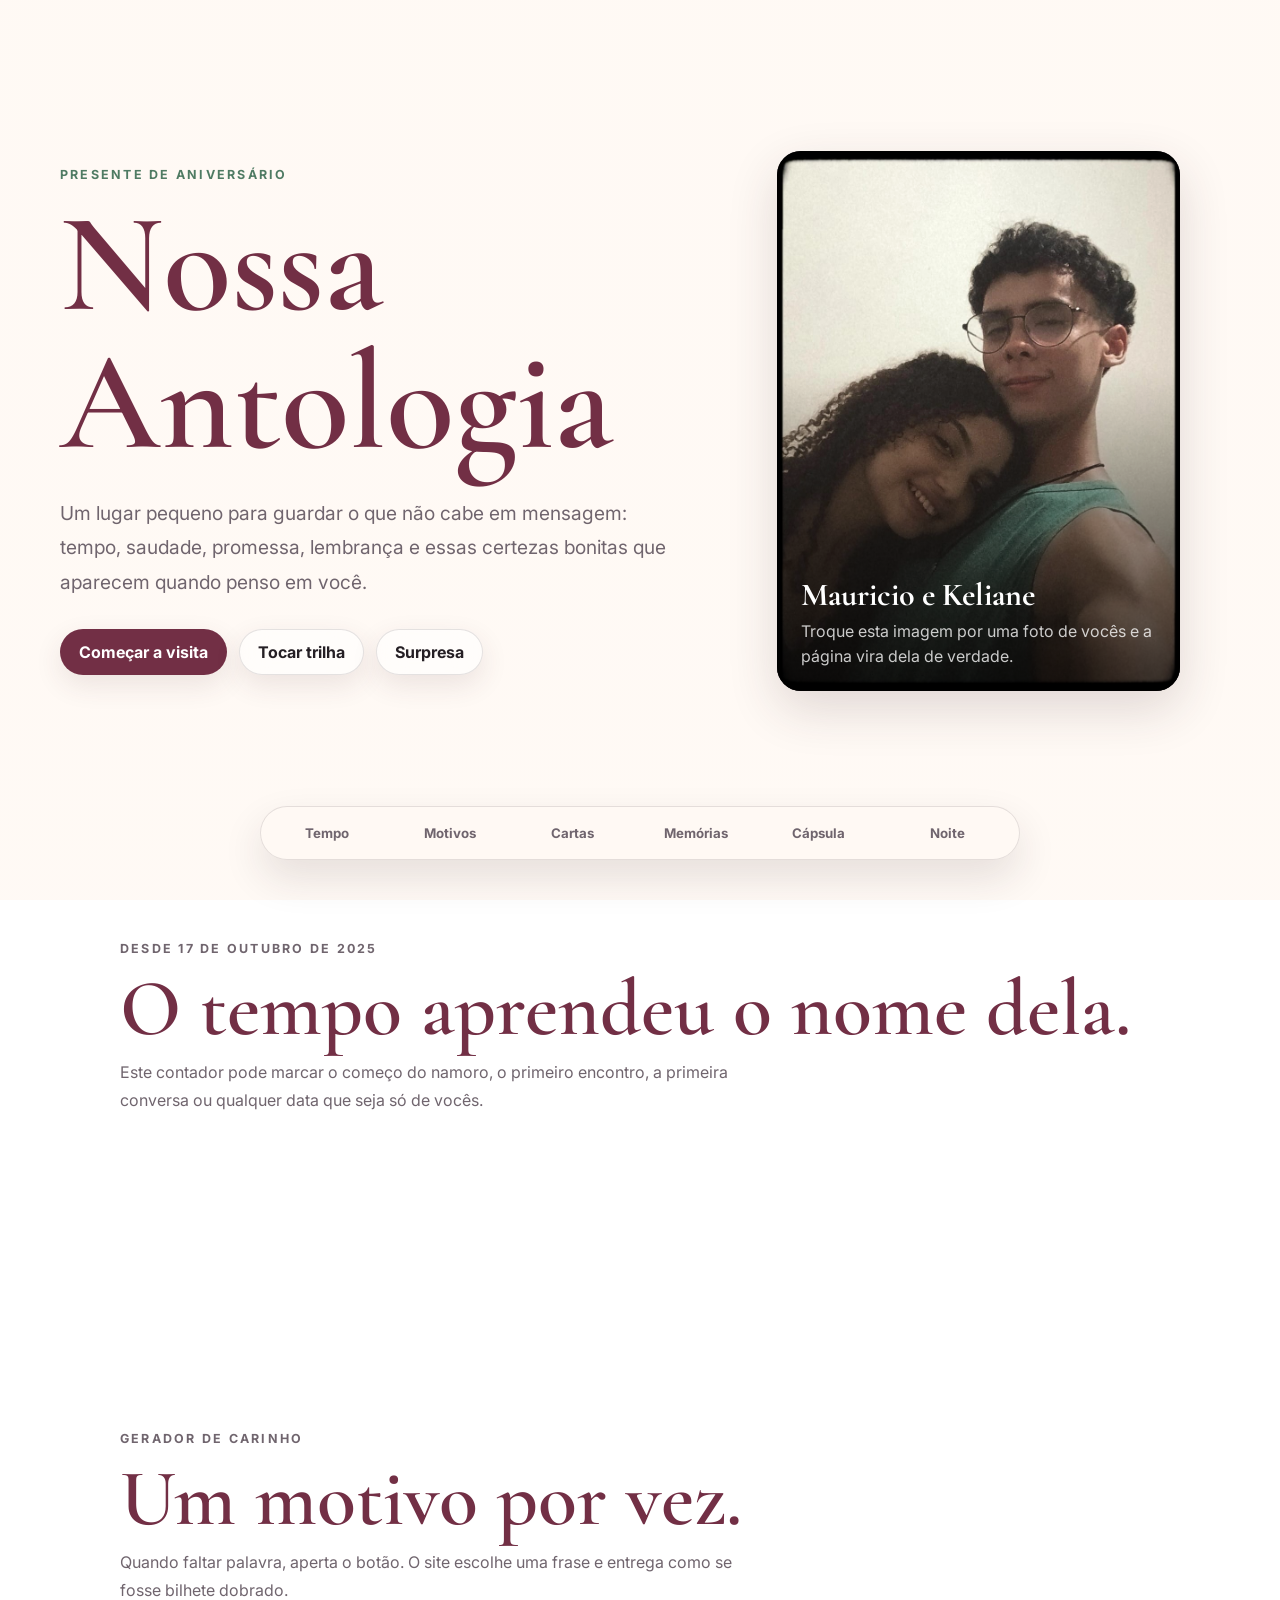
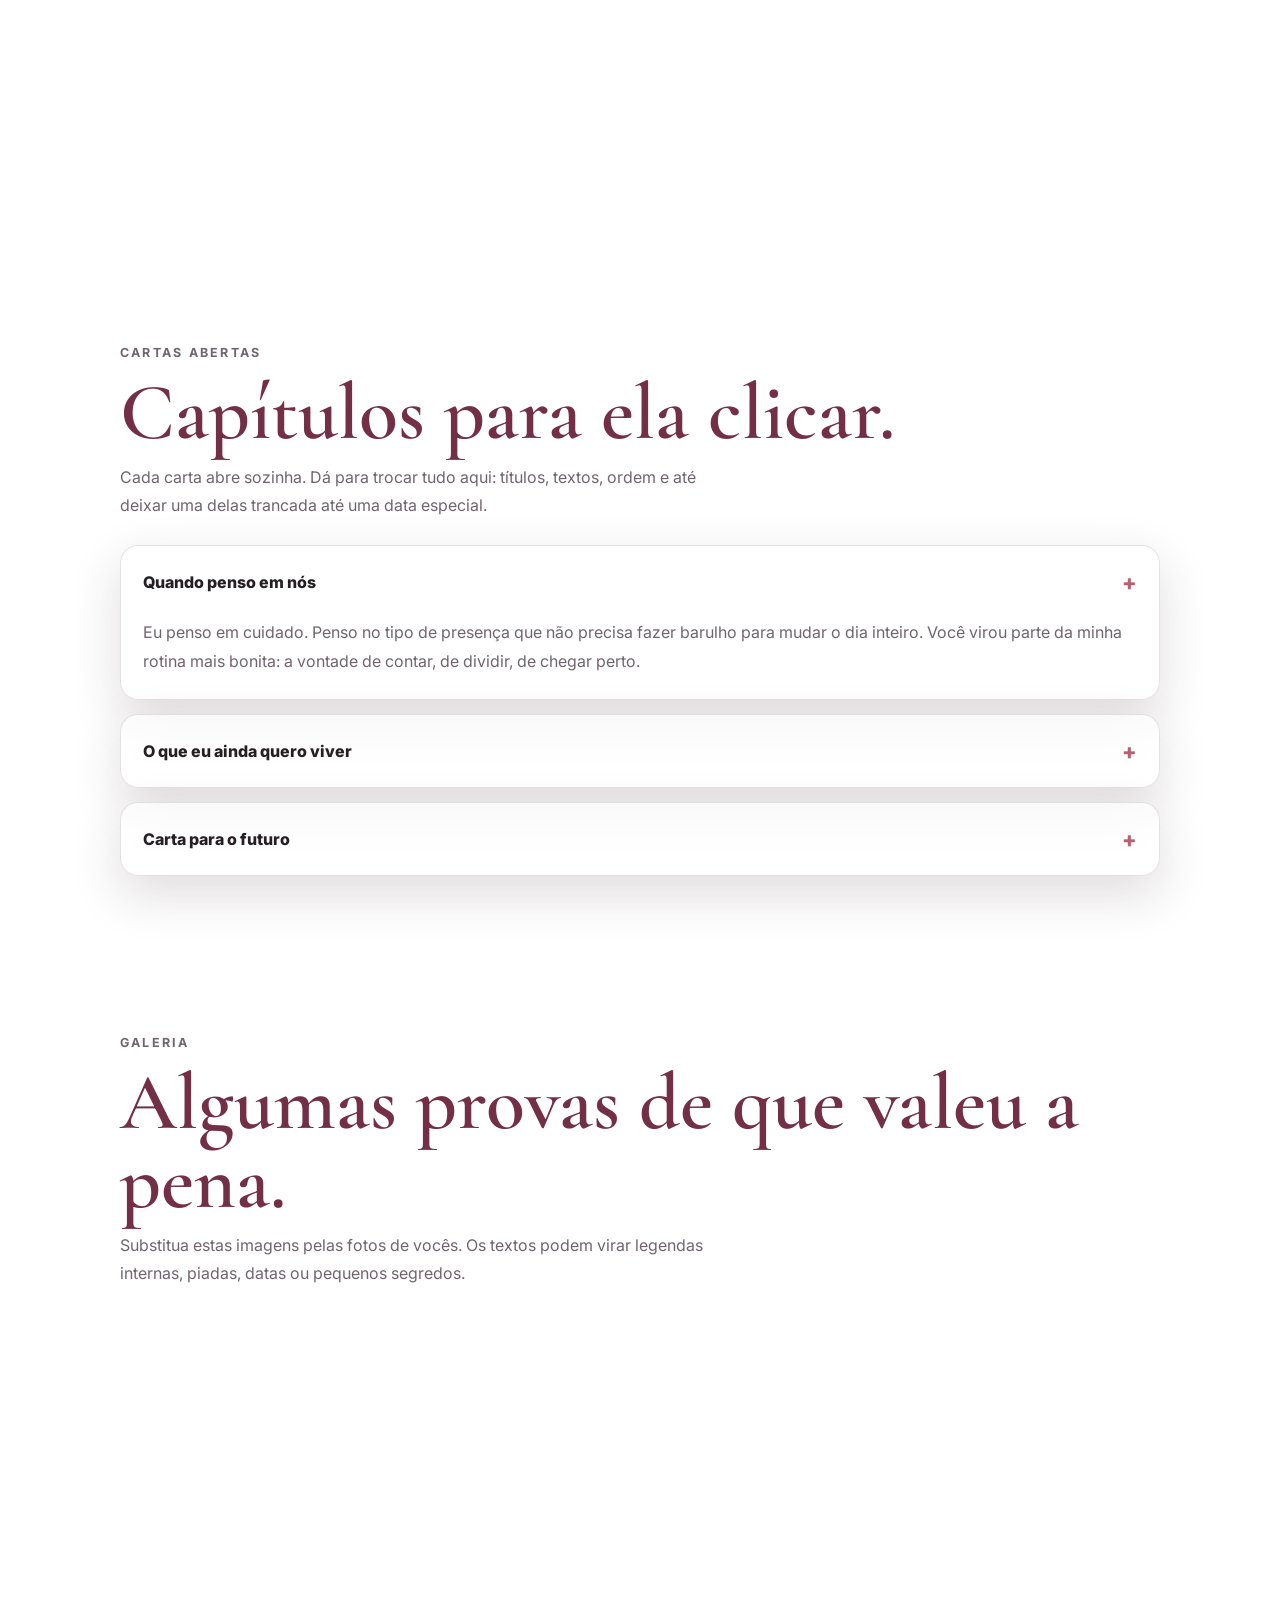
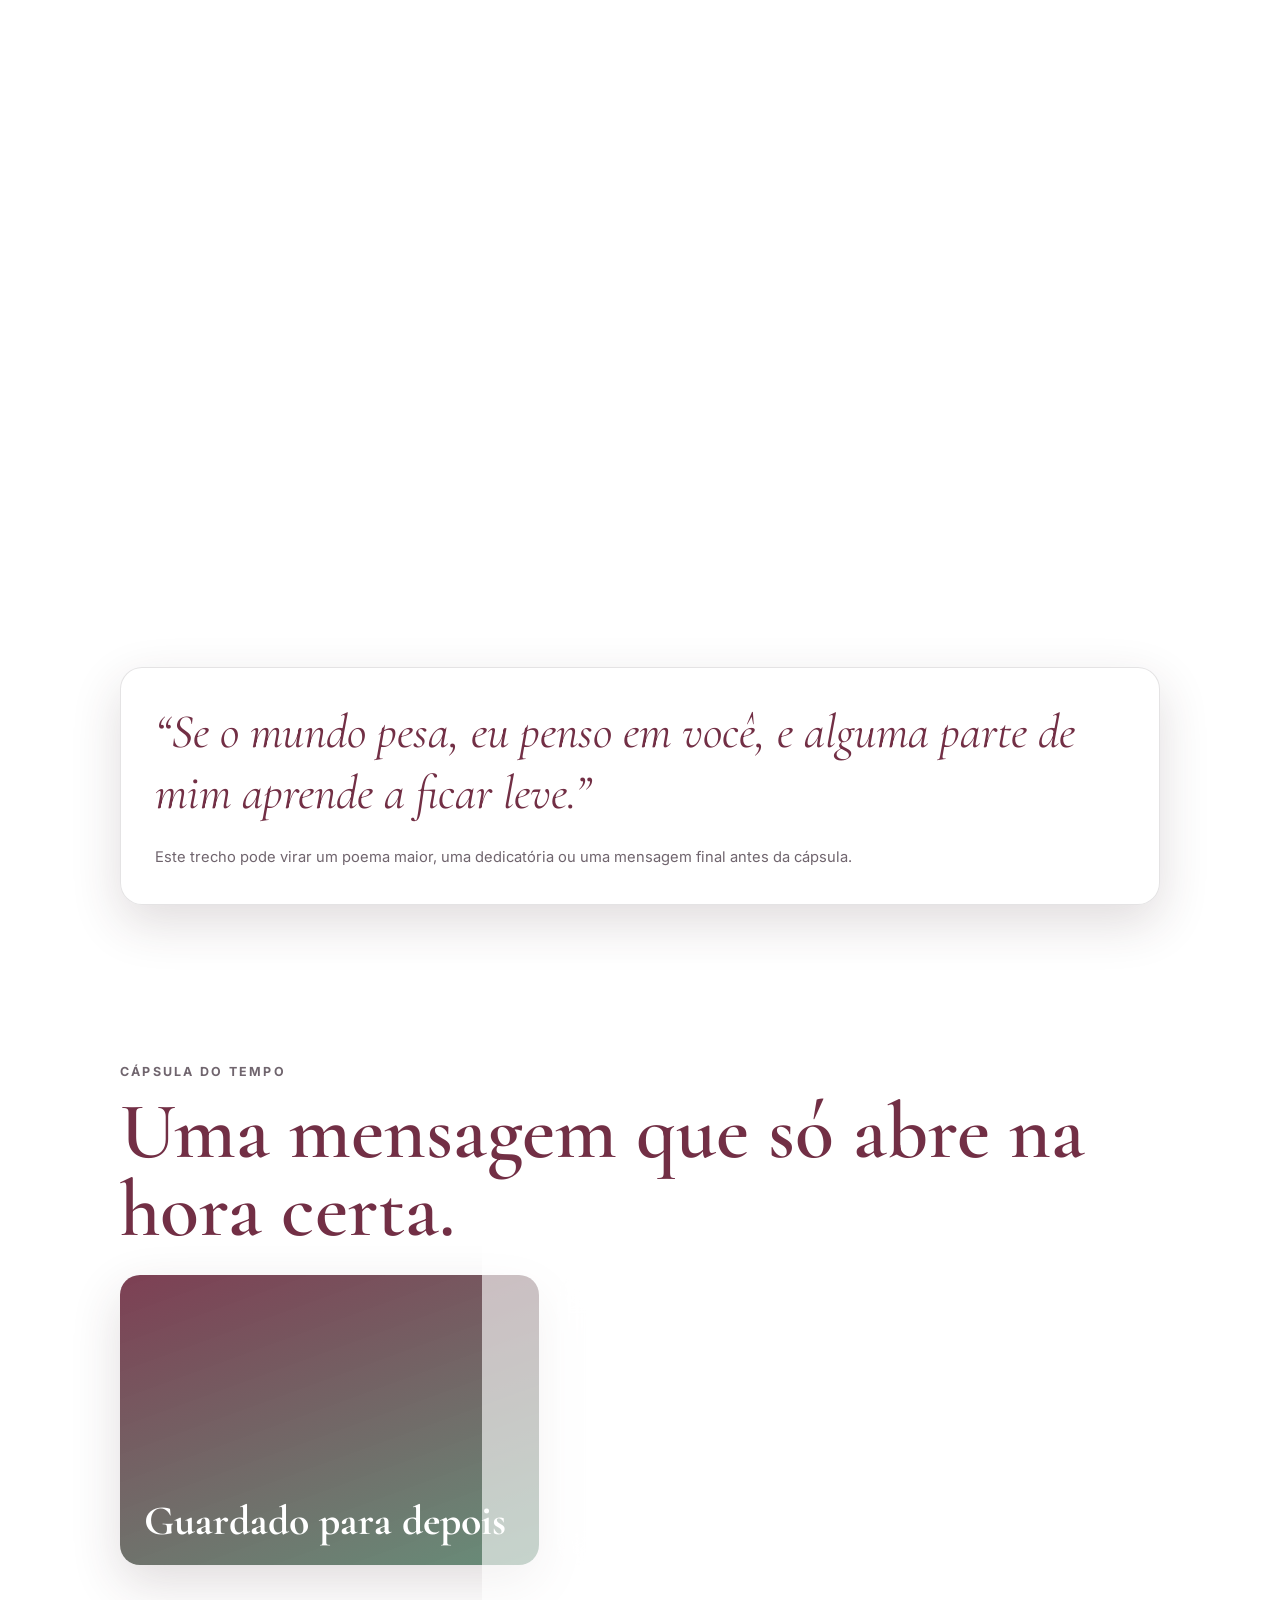
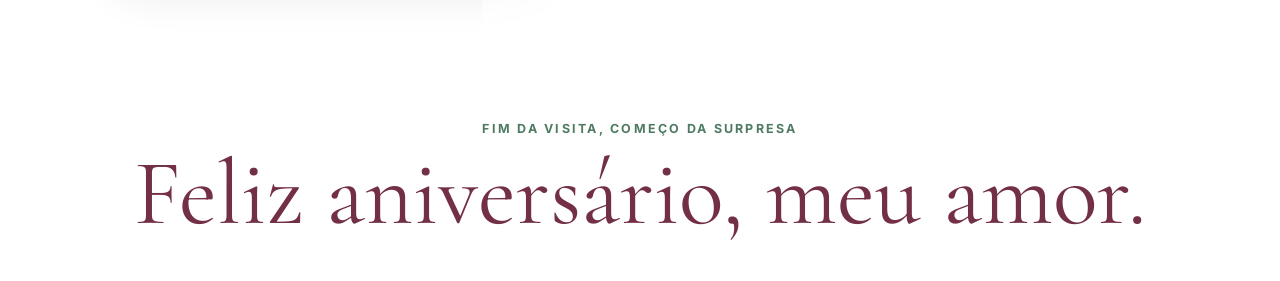
==== index.html @ 71a3f3d7 "feat: presente da minha garota finalizado" ====
<html lang="pt-BR">

<head>
    <meta charset="UTF-8">
    <meta name="viewport" content="width=device-width, initial-scale=1.0">
    <title>Nossa Antologia</title>
    <!-- Ícone da aba do navegador -->
    <link rel="icon"
        href="data:image/svg+xml,<svg xmlns=%22http://www.w3.org/2000/svg%22 viewBox=%220 0 100 100%22><text y=%22.9em%22 font-size=%2290%22>🤍</text></svg>">

    <!-- Meta Tags para ficar lindo quando mandar no WhatsApp -->
    <meta property="og:title" content="Nossa Antologia">
    <meta property="og:description" content="Um lugar pequeno para guardar o que não cabe em mensagem.">
    <!-- Coloque o nome de uma foto bem bonita de vocês que esteja na pasta img -->
    <meta property="og:image" content="https://seusite.github.io/assets/img/foto-preview.jpg">
    <meta property="og:type" content="website">
    <link rel="preconnect" href="https://fonts.googleapis.com">
    <link rel="preconnect" href="https://fonts.gstatic.com" crossorigin="">
    <link
        href="https://fonts.googleapis.com/css2?family=Cormorant+Garamond:ital,wght@0,400;0,600;1,400&amp;family=Inter:wght@400;500;600;700&amp;display=swap"
        rel="stylesheet">
    <style>
        :root {
            --ink: #251f24;
            --muted: #70656e;
            --paper: #fff9f4;
            --soft: #f7eadf;
            --line: rgba(37, 31, 36, 0.12);
            --rose: #b85f72;
            --wine: #722f45;
            --gold: #b88942;
            --green: #4f7b63;
            --night: #161217;
            --shadow: 0 18px 50px rgba(65, 35, 45, 0.16);
            --serif: "Cormorant Garamond", Georgia, serif;
            --sans: "Inter", system-ui, sans-serif;
        }

        * {
            box-sizing: border-box;
        }

        html {
            scroll-behavior: smooth;
        }

        body {
            margin: 0;
            color: var(--ink);
            background:
                linear-gradient(180deg, rgba(255, 249, 244, 0.96), rgba(255, 249, 244, 0.92)),
                url("https://images.unsplash.com/photo-1518895949257-7621c3c786d7?auto=format&fit=crop&w=1800&q=85");
            background-attachment: fixed;
            background-size: cover;
            font-family: var(--sans);
            overflow-x: hidden;
        }

        body.is-night {
            --ink: #f6edf2;
            --muted: #cdbec8;
            --paper: #181318;
            --soft: #241a22;
            --line: rgba(255, 255, 255, 0.14);
            --rose: #e7a0ae;
            --wine: #ffc1cd;
            --gold: #d8ad66;
            --green: #8ab79d;
            --shadow: 0 18px 55px rgba(0, 0, 0, 0.32);
            background:
                linear-gradient(180deg, rgba(22, 18, 23, 0.9), rgba(22, 18, 23, 0.96)),
                url("https://images.unsplash.com/photo-1518895949257-7621c3c786d7?auto=format&fit=crop&w=1800&q=85");
            background-attachment: fixed;
            background-size: cover;
        }

        button,
        input {
            font: inherit;
        }

        button {
            cursor: pointer;
        }

        a {
            color: inherit;
            text-decoration: none;
        }

        .shell {
            min-height: 100vh;
        }

        .hero {
            min-height: 92vh;
            display: grid;
            grid-template-columns: minmax(0, 1.04fr) minmax(300px, 0.82fr);
            gap: clamp(28px, 5vw, 72px);
            align-items: center;
            width: min(1160px, calc(100% - 40px));
            margin: 0 auto;
            padding: 42px 0 28px;
        }

        .eyebrow {
            margin: 0 0 14px;
            color: var(--green);
            font-size: 0.78rem;
            font-weight: 700;
            letter-spacing: 0.18em;
            text-transform: uppercase;
        }

        h1,
        h2,
        h3 {
            font-family: var(--serif);
            font-weight: 600;
            line-height: 0.98;
            margin: 0;
        }

        h1 {
            color: var(--wine);
            font-size: clamp(3.5rem, 12vw, 8.8rem);
            max-width: 780px;
        }

        .lead {
            max-width: 620px;
            margin: 24px 0 0;
            color: var(--muted);
            font-size: clamp(1rem, 2vw, 1.2rem);
            line-height: 1.8;
        }

        .actions {
            display: flex;
            flex-wrap: wrap;
            gap: 12px;
            margin-top: 30px;
        }

        .btn {
            min-height: 46px;
            border: 1px solid var(--line);
            border-radius: 999px;
            padding: 0 18px;
            color: var(--ink);
            background: rgba(255, 255, 255, 0.58);
            backdrop-filter: blur(14px);
            box-shadow: 0 10px 28px rgba(80, 45, 58, 0.11);
            display: inline-flex;
            align-items: center;
            justify-content: center;
            gap: 9px;
            font-weight: 700;
            transition: transform 180ms ease, border-color 180ms ease, background 180ms ease;
        }

        body.is-night .btn {
            background: rgba(255, 255, 255, 0.08);
        }

        .btn:hover {
            transform: translateY(-2px);
            border-color: rgba(184, 95, 114, 0.42);
        }

        .btn.primary {
            background: var(--wine);
            color: white;
            border-color: transparent;
        }

        .hero-photo {
            position: relative;
            min-height: 540px;
            border-radius: 24px;
            overflow: hidden;
            box-shadow: var(--shadow);
            background: #2c2329;
            isolation: isolate;
        }

        .hero-photo img {
            position: absolute;
            inset: 0;
            width: 100%;
            height: 100%;
            object-fit: cover;
            filter: saturate(0.96) contrast(1.02);
        }

        .hero-photo::after {
            content: "";
            position: absolute;
            inset: 0;
            background: linear-gradient(180deg, transparent 40%, rgba(0, 0, 0, 0.72));
            z-index: 1;
        }

        .photo-caption {
            position: absolute;
            left: 24px;
            right: 24px;
            bottom: 22px;
            z-index: 2;
            color: white;
        }

        .photo-caption strong {
            display: block;
            font-family: var(--serif);
            font-size: 2rem;
            line-height: 1;
        }

        .photo-caption span {
            display: block;
            margin-top: 8px;
            color: rgba(255, 255, 255, 0.78);
            line-height: 1.55;
        }

        .nav {
            position: sticky;
            top: 12px;
            z-index: 30;
            display: flex;
            width: min(760px, calc(100% - 30px));
            margin: -22px auto 0;
            padding: 7px;
            gap: 6px;
            border: 1px solid var(--line);
            border-radius: 999px;
            background: rgba(255, 249, 244, 0.76);
            backdrop-filter: blur(18px);
            box-shadow: 0 18px 40px rgba(50, 30, 38, 0.12);
            scrollbar-width: none;
        }

        .nav::-webkit-scrollbar {
            display: none;
        }

        body.is-night .nav {
            background: rgba(22, 18, 23, 0.72);
        }

        .nav a,
        .nav button {
            flex: 1;
            min-width: 0;
            min-height: 38px;
            border: 0;
            border-radius: 999px;
            background: transparent;
            color: var(--muted);
            display: grid;
            place-items: center;
            font-size: 0.83rem;
            font-weight: 700;
            white-space: nowrap;
        }

        .nav a:hover,
        .nav button:hover {
            background: rgba(184, 95, 114, 0.12);
            color: var(--ink);
        }

        section {
            width: min(1040px, calc(100% - 40px));
            margin: 0 auto;
            padding: 78px 0;
        }

        .section-title {
            display: grid;
            gap: 10px;
            margin-bottom: 26px;
        }

        .section-title h2 {
            color: var(--wine);
            font-size: clamp(2.35rem, 7vw, 5rem);
        }

        .section-title p {
            max-width: 620px;
            margin: 0;
            color: var(--muted);
            line-height: 1.75;
        }

        .timer {
            display: grid;
            grid-template-columns: repeat(4, 1fr);
            gap: 12px;
        }

        .time-box,
        .panel,
        .letter,
        .memory {
            border: 1px solid var(--line);
            background: rgba(255, 255, 255, 0.62);
            backdrop-filter: blur(16px);
            box-shadow: var(--shadow);
        }

        body.is-night .time-box,
        body.is-night .panel,
        body.is-night .letter,
        body.is-night .memory {
            background: rgba(255, 255, 255, 0.07);
        }

        .time-box {
            min-height: 132px;
            border-radius: 18px;
            padding: 20px;
            display: grid;
            align-content: center;
            gap: 8px;
        }

        .time-box b {
            color: var(--wine);
            font-family: var(--serif);
            font-size: clamp(2.5rem, 7vw, 4.2rem);
            line-height: 0.9;
            font-weight: 600;
        }

        .time-box span {
            color: var(--muted);
            font-size: 0.72rem;
            font-weight: 800;
            letter-spacing: 0.13em;
            text-transform: uppercase;
        }

        .panel {
            border-radius: 22px;
            padding: clamp(22px, 4vw, 34px);
        }

        .reason-panel {
            display: grid;
            grid-template-columns: 1fr auto;
            gap: 20px;
            align-items: center;
            margin-top: 14px;
        }

        .reason-text {
            min-height: 74px;
            display: flex;
            align-items: center;
            margin: 0;
            color: var(--wine);
            font-family: var(--serif);
            font-size: clamp(1.45rem, 4vw, 2.15rem);
            font-style: italic;
            line-height: 1.25;
        }

        .letters {
            display: grid;
            gap: 14px;
        }

        .letter {
            border-radius: 18px;
            overflow: hidden;
        }

        .letter button {
            width: 100%;
            min-height: 72px;
            display: flex;
            align-items: center;
            justify-content: space-between;
            gap: 18px;
            padding: 0 22px;
            border: 0;
            background: transparent;
            color: var(--ink);
            text-align: left;
            font-weight: 800;
        }

        .letter button span {
            color: var(--rose);
            font-size: 1.35rem;
        }

        .letter-body {
            max-height: 0;
            overflow: hidden;
            color: var(--muted);
            line-height: 1.8;
            transition: max-height 320ms ease, padding 320ms ease;
        }

        .letter.open .letter-body {
            max-height: 420px;
            padding: 0 22px 24px;
        }

        .letter.locked .letter-body {
            color: var(--gold);
        }

        .gallery {
            display: grid;
            grid-template-columns: 1fr 1fr;
            gap: 18px;
        }

        .memory {
            position: relative;
            min-height: 390px;
            border-radius: 20px;
            overflow: hidden;
            background: #20171d;
        }

        .memory.large {
            grid-row: span 2;
            min-height: 798px;
        }

        .memory img {
            position: absolute;
            inset: 0;
            width: 100%;
            height: 100%;
            object-fit: cover;
            transition: transform 500ms ease;
        }

        .memory:hover img {
            transform: scale(1.035);
        }

        .memory::after {
            content: "";
            position: absolute;
            inset: 0;
            background: linear-gradient(180deg, rgba(0, 0, 0, 0.06), rgba(0, 0, 0, 0.76));
        }

        .memory div {
            position: absolute;
            left: 20px;
            right: 20px;
            bottom: 18px;
            z-index: 2;
            color: white;
        }

        .memory strong {
            display: block;
            font-family: var(--serif);
            font-size: 1.85rem;
            line-height: 1;
        }

        .memory span {
            display: block;
            margin-top: 8px;
            color: rgba(255, 255, 255, 0.76);
            line-height: 1.55;
        }

        .poem {
            color: var(--wine);
            font-family: var(--serif);
            font-size: clamp(1.65rem, 5vw, 3rem);
            font-style: italic;
            line-height: 1.28;
            margin: 0;
        }

        .poem small {
            display: block;
            margin-top: 20px;
            color: var(--muted);
            font-family: var(--sans);
            font-size: 0.92rem;
            font-style: normal;
            line-height: 1.7;
        }

        .capsule {
            display: grid;
            grid-template-columns: 0.82fr 1.18fr;
            gap: 18px;
            align-items: stretch;
        }

        .capsule-mark {
            min-height: 290px;
            border-radius: 20px;
            background:
                linear-gradient(160deg, rgba(114, 47, 69, 0.92), rgba(79, 123, 99, 0.86)),
                url("https://images.unsplash.com/photo-1492176273113-2d51f47b23b0?auto=format&fit=crop&w=1200&q=85");
            background-size: cover;
            background-position: center;
            box-shadow: var(--shadow);
            display: grid;
            align-content: end;
            padding: 24px;
            color: white;
        }

        .capsule-mark strong {
            font-family: var(--serif);
            font-size: 2.6rem;
            line-height: 0.96;
        }

        .capsule-state {
            color: var(--muted);
            line-height: 1.8;
        }

        .capsule-count {
            display: flex;
            flex-wrap: wrap;
            gap: 10px;
            margin-top: 18px;
        }

        .pill {
            border: 1px solid var(--line);
            border-radius: 999px;
            padding: 9px 13px;
            color: var(--wine);
            background: rgba(255, 255, 255, 0.45);
            font-weight: 800;
        }

        body.is-night .pill {
            background: rgba(255, 255, 255, 0.08);
        }

        .finale {
            padding-bottom: 42px;
            text-align: center;
        }

        .signature {
            color: var(--wine);
            font-family: var(--serif);
            font-size: clamp(2.4rem, 8vw, 5.8rem);
            line-height: 0.95;
            margin: 0;
        }

        .toast {
            position: fixed;
            left: 50%;
            bottom: 22px;
            z-index: 80;
            transform: translate(-50%, 18px);
            opacity: 0;
            pointer-events: none;
            width: min(420px, calc(100% - 28px));
            border: 1px solid var(--line);
            border-radius: 18px;
            padding: 16px 18px;
            color: var(--ink);
            background: rgba(255, 249, 244, 0.88);
            box-shadow: var(--shadow);
            backdrop-filter: blur(18px);
            transition: opacity 220ms ease, transform 220ms ease;
            text-align: center;
            font-weight: 700;
        }

        body.is-night .toast {
            background: rgba(22, 18, 23, 0.88);
        }

        .toast.show {
            opacity: 1;
            transform: translate(-50%, 0);
        }

        .petal {
            position: fixed;
            z-index: 75;
            top: -30px;
            width: 12px;
            height: 18px;
            border-radius: 60% 40% 60% 40%;
            background: var(--rose);
            opacity: 0.75;
            pointer-events: none;
            animation: fall 3.6s linear forwards;
        }

        @keyframes fall {
            to {
                transform: translate3d(var(--drift), calc(100vh + 60px), 0) rotate(260deg);
                opacity: 0;
            }
        }

        .reveal {
            opacity: 0;
            transform: translateY(22px);
            transition: opacity 520ms ease, transform 520ms ease;
        }

        .reveal.visible {
            opacity: 1;
            transform: translateY(0);
        }

        @media (max-width: 820px) {
            .hero {
                grid-template-columns: 1fr;
                min-height: auto;
                padding: 34px 0 20px;
            }

            .hero-photo {
                min-height: min(118vw, 560px);
            }

            .nav {
                overflow-x: auto;
                justify-content: flex-start;
                border-radius: 18px;
            }

            .nav a,
            .nav button {
                flex: 0 0 auto;
                padding: 0 13px;
            }

            section {
                padding: 58px 0;
            }

            .timer {
                grid-template-columns: repeat(2, 1fr);
            }

            .reason-panel,
            .capsule,
            .gallery {
                grid-template-columns: 1fr;
            }

            .memory,
            .memory.large {
                min-height: 430px;
            }
        }

        @media (max-width: 520px) {

            .hero,
            section {
                width: min(100% - 28px, 1040px);
            }

            h1 {
                font-size: clamp(3.15rem, 18vw, 5.8rem);
            }

            .actions {
                display: grid;
            }

            .btn {
                width: 100%;
            }

            .time-box {
                min-height: 112px;
                padding: 16px;
            }

            .letter button {
                min-height: 66px;
                padding: 0 18px;
            }

            .letter.open .letter-body {
                padding: 0 18px 20px;
            }
        }

        html {
            scroll-behavior: smooth;
            scroll-padding-top: 80px;
            /* Garante que o menu não cubra o título ao rolar */
        }
    </style>
</head>

<body>
    <main class="shell">
        <section class="hero" id="inicio">
            <div>
                <p class="eyebrow">Presente de aniversário</p>
                <h1>Nossa Antologia</h1>
                <p class="lead">
                    Um lugar pequeno para guardar o que não cabe em mensagem: tempo, saudade,
                    promessa, lembrança e essas certezas bonitas que aparecem quando penso em você.
                </p>
                <div class="actions">
                    <a class="btn primary" href="#tempo">Começar a visita</a>
                    <button class="btn" id="musicButton" type="button">Tocar trilha</button>
                    <button class="btn" id="petalButton" type="button">Surpresa</button>
                </div>
            </div>

            <figure class="hero-photo" aria-label="Foto principal do casal">
                <img src="assets/img/última vez.jpeg" alt="Casal em um momento delicado">
                <figcaption class="photo-caption">
                    <strong>Mauricio e Keliane</strong>
                    <span>Troque esta imagem por uma foto de vocês e a página vira dela de verdade.</span>
                </figcaption>
            </figure>
        </section>

        <nav class="nav" aria-label="Navegação principal">
            <a href="#tempo">Tempo</a>
            <a href="#motivos">Motivos</a>
            <a href="#cartas">Cartas</a>
            <a href="#memorias">Memórias</a>
            <a href="#capsula">Cápsula</a>
            <button id="themeButton" type="button">Noite</button>
        </nav>

        <section id="tempo" class="reveal visible">
            <div class="section-title">
                <p class="eyebrow">Desde 17 de outubro de 2025</p>
                <h2>O tempo aprendeu o nome dela.</h2>
                <p>Este contador pode marcar o começo do namoro, o primeiro encontro, a primeira conversa ou qualquer
                    data que seja só de vocês.</p>
            </div>
            <div class="timer" aria-live="polite">
                <div class="time-box"><b id="days">260</b><span>dias</span></div>
                <div class="time-box"><b id="hours">20</b><span>horas</span></div>
                <div class="time-box"><b id="minutes">45</b><span>minutos</span></div>
                <div class="time-box"><b id="seconds">59</b><span>segundos</span></div>
            </div>
        </section>

        <section id="motivos" class="reveal">
            <div class="section-title">
                <p class="eyebrow">Gerador de carinho</p>
                <h2>Um motivo por vez.</h2>
                <p>Quando faltar palavra, aperta o botão. O site escolhe uma frase e entrega como se fosse bilhete
                    dobrado.</p>
            </div>
            <div class="panel reason-panel">
                <p class="reason-text" id="reasonText">Amo o jeito que você transforma dias comuns em lembranças que eu
                    quero guardar.</p>
                <button class="btn primary" id="reasonButton" type="button">Novo motivo</button>
            </div>
        </section>

        <section id="cartas" class="reveal">
            <div class="section-title">
                <p class="eyebrow">Cartas abertas</p>
                <h2>Capítulos para ela clicar.</h2>
                <p>Cada carta abre sozinha. Dá para trocar tudo aqui: títulos, textos, ordem e até deixar uma delas
                    trancada até uma data especial.</p>
            </div>
            <div class="letters">
                <article class="letter open">
                    <button type="button">Quando penso em nós <span>+</span></button>
                    <div class="letter-body">
                        Eu penso em cuidado. Penso no tipo de presença que não precisa fazer barulho para mudar o dia
                        inteiro. Você virou parte da minha rotina mais bonita: a vontade de contar, de dividir, de
                        chegar perto.
                    </div>
                </article>
                <article class="letter">
                    <button type="button">O que eu ainda quero viver <span>+</span></button>
                    <div class="letter-body">
                        Quero muitos domingos sem pressa, muitas fotos tremidas, viagens simples, planos bobos,
                        conversas sérias e a tranquilidade de olhar para o lado e saber que é você.
                    </div>
                </article>
                <article class="letter locked" id="lockedLetter">
                    <button type="button">Carta para o futuro <span>+</span></button>
                    <div class="letter-body" id="lockedBody">Ainda faltam 173 dias para esta carta abrir.</div>
                </article>
            </div>
        </section>

        <section id="memorias" class="reveal">
            <div class="section-title">
                <p class="eyebrow">Galeria</p>
                <h2>Algumas provas de que valeu a pena.</h2>
                <p>Substitua estas imagens pelas fotos de vocês. Os textos podem virar legendas internas, piadas, datas
                    ou pequenos segredos.</p>
            </div>
            <div class="gallery">
                <article class="memory large">
                    <img src="https://images.unsplash.com/photo-1516589178581-6cd7833ae3b2?auto=format&amp;fit=crop&amp;w=1100&amp;q=85"
                        alt="Mãos dadas ao pôr do sol">
                    <div><strong>O primeiro lugar seguro</strong><span>Aquele momento em que estar junto pareceu
                            casa.</span></div>
                </article>
                <article class="memory">
                    <img src="https://images.unsplash.com/photo-1494774157365-9e04c6720e47?auto=format&amp;fit=crop&amp;w=1000&amp;q=85"
                        alt="Casal caminhando junto">
                    <div><strong>Entre caminhos</strong><span>Mesmo quando a distância tentou, a vontade ficou
                            maior.</span></div>
                </article>
                <article class="memory">
                    <img src="https://images.unsplash.com/photo-1515934751635-c81c6bc9a2d8?auto=format&amp;fit=crop&amp;w=1000&amp;q=85"
                        alt="Mesa de celebração romântica">
                    <div><strong>Dia de celebrar</strong><span>Porque hoje é aniversário dela, mas quem ganhou presente
                            fui eu.</span></div>
                </article>
            </div>
        </section>

        <section id="poema" class="reveal">
            <div class="panel">
                <p class="poem" id="poemText">
                    “Se o mundo pesa, eu penso em você,
                    e alguma parte de mim aprende a ficar leve.”
                    <small>Este trecho pode virar um poema maior, uma dedicatória ou uma mensagem final antes da
                        cápsula.</small>
                </p>
            </div>
        </section>

        <section id="capsula" class="reveal">
            <div class="section-title">
                <p class="eyebrow">Cápsula do tempo</p>
                <h2>Uma mensagem que só abre na hora certa.</h2>
            </div>
            <div class="capsule">
                <div class="capsule-mark">
                    <strong>Guardado para depois</strong>
                </div>
                <div class="panel">
                    <p class="capsule-state" id="capsuleText">
                        A carta está esperando a data combinada. Quando chegar o dia, este espaço troca o contador por
                        uma mensagem secreta.
                    </p>
                    <div class="capsule-count" id="capsuleCount">
                        <span class="pill">173 dias</span>
                        <span class="pill">03 horas</span>
                        <span class="pill">14 min</span>
                    </div>
                </div>
            </div>
        </section>

        <section class="finale reveal">
            <p class="eyebrow">Fim da visita, começo da surpresa</p>
            <p class="signature">Feliz aniversário, meu amor.</p>
        </section>
    </main>

    <div class="toast" id="toast" role="status" aria-live="polite"></div>

    <audio id="soundtrack" loop="" preload="none">
        <source src="assets/audio/trilha sonora.mp3" type="audio/mpeg">
    </audio>

    <script>
        const CONFIG = {
            startDate: new Date(2025, 9, 17, 0, 0, 0),
            capsuleDate: new Date(2026, 11, 25, 0, 0, 0),
            capsuleOpenText: "Se você está lendo isso, é porque chegamos até aqui. Eu ainda escolheria você, com calma, com certeza e com o mesmo sorriso bobo de sempre.",
            reasons: [
                "Amo o jeito que seu olho brilha quando você fala do que gosta.",
                "Amo como você me traz paz sem precisar dizer muito.",
                "Amo nossas conversas que começam pequenas e viram mundo.",
                "Amo sua dedicação, seus detalhes e sua forma de cuidar.",
                "Amo saber que, entre tanta gente, foi você que ficou no meu coração.",
                "Amo quando qualquer lugar fica melhor só porque você está nele."
            ]
        };

        const $ = (selector) => document.querySelector(selector);
        const $$ = (selector) => Array.from(document.querySelectorAll(selector));

        function pad(value) {
            return String(value).padStart(2, "0");
        }

        function updateTimer() {
            const diff = Math.max(0, Date.now() - CONFIG.startDate.getTime());
            $("#days").textContent = Math.floor(diff / 86400000);
            $("#hours").textContent = pad(Math.floor(diff / 3600000) % 24);
            $("#minutes").textContent = pad(Math.floor(diff / 60000) % 60);
            $("#seconds").textContent = pad(Math.floor(diff / 1000) % 60);
        }

        function updateCapsule() {
            const now = Date.now();
            const diff = CONFIG.capsuleDate.getTime() - now;
            const count = $("#capsuleCount");

            if (diff <= 0) {
                $("#capsuleText").textContent = CONFIG.capsuleOpenText;
                count.innerHTML = '<span class="pill">Aberta</span>';
                $("#lockedLetter").classList.remove("locked");
                $("#lockedBody").textContent = CONFIG.capsuleOpenText;
                return;
            }

            const days = Math.floor(diff / 86400000);
            const hours = Math.floor(diff / 3600000) % 24;
            const minutes = Math.floor(diff / 60000) % 60;
            count.innerHTML = `
        <span class="pill">${days} dias</span>
        <span class="pill">${pad(hours)} horas</span>
        <span class="pill">${pad(minutes)} min</span>
      `;
            $("#lockedBody").textContent = `Ainda faltam ${days} dias para esta carta abrir.`;
        }

        function showToast(message) {
            const toast = $("#toast");
            toast.textContent = message;
            toast.classList.add("show");
            clearTimeout(showToast.timer);
            showToast.timer = setTimeout(() => toast.classList.remove("show"), 2800);
        }

        function petals() {
            for (let i = 0; i < 28; i += 1) {
                const petal = document.createElement("span");
                petal.className = "petal";
                petal.style.left = `${Math.random() * 100}vw`;
                petal.style.animationDelay = `${Math.random() * 0.9}s`;
                petal.style.setProperty("--drift", `${Math.random() * 160 - 80}px`);
                document.body.appendChild(petal);
                setTimeout(() => petal.remove(), 4700);
            }
        }

        function setupLetters() {
            $$(".letter button").forEach((button) => {
                button.addEventListener("click", () => {
                    const letter = button.closest(".letter");
                    const isLocked = letter.classList.contains("locked");

                    $$(".letter").forEach((item) => {
                        if (item !== letter) item.classList.remove("open");
                    });

                    letter.classList.toggle("open");
                    if (isLocked) showToast("Ela ainda está guardada para o futuro.");
                });
            });
        }

        function setupReason() {
            let previous = -1;
            $("#reasonButton").addEventListener("click", () => {
                let next = previous;
                while (next === previous) {
                    next = Math.floor(Math.random() * CONFIG.reasons.length);
                }
                previous = next;
                $("#reasonText").textContent = CONFIG.reasons[next];
            });
        }

        function setupTheme() {
            $("#themeButton").addEventListener("click", () => {
                const night = document.body.classList.toggle("is-night");
                $("#themeButton").textContent = night ? "Dia" : "Noite";
            });
        }

        function setupMusic() {
            const audio = $("#soundtrack");
            const button = $("#musicButton");
            let playing = false;

            button.addEventListener("click", async () => {
                if (playing) {
                    audio.pause();
                    button.textContent = "Tocar trilha";
                    playing = false;
                    return;
                }

                try {
                    await audio.play();
                    button.textContent = "Pausar trilha";
                    playing = true;
                } catch (error) {
                    showToast("Coloque sua música em arquivos/trilha.mp3 para ativar a trilha.");
                }
            });
        }

        function setupReveal() {
            const observer = new IntersectionObserver((entries) => {
                entries.forEach((entry) => {
                    if (entry.isIntersecting) {
                        entry.target.classList.add("visible");
                        observer.unobserve(entry.target);
                    }
                });
            }, { threshold: 0.16 });

            $$(".reveal").forEach((item) => observer.observe(item));
        }

        $("#petalButton").addEventListener("click", () => {
            petals();
            showToast("Um abraço virtual, daqueles demorados.");
        });

        setupLetters();
        setupReason();
        setupTheme();
        setupMusic();
        setupReveal();
        updateTimer();
        updateCapsule();
        setInterval(updateTimer, 1000);
        setInterval(updateCapsule, 60000);

        // Easter Egg
        let secretCode = "";
        const targetCode = "teamo"; // Troque para o que quiser

        window.addEventListener("keydown", (e) => {
            secretCode += e.key.toLowerCase();
            if (secretCode.length > targetCode.length) {
                secretCode = secretCode.slice(1); // Mantém só os últimos caracteres
            }
            if (secretCode === targetCode) {
                petals(); // Dispara as pétalas
                showToast("Você achou o segredo. Eu te amo muito!");
                secretCode = ""; // Reseta
            }
        });
    </script>


</body>
<div id="codex-browser-sidebar-comments-root"
    style="position: fixed; inset: 0px; pointer-events: none; z-index: 2147483647;"></div>

</html>
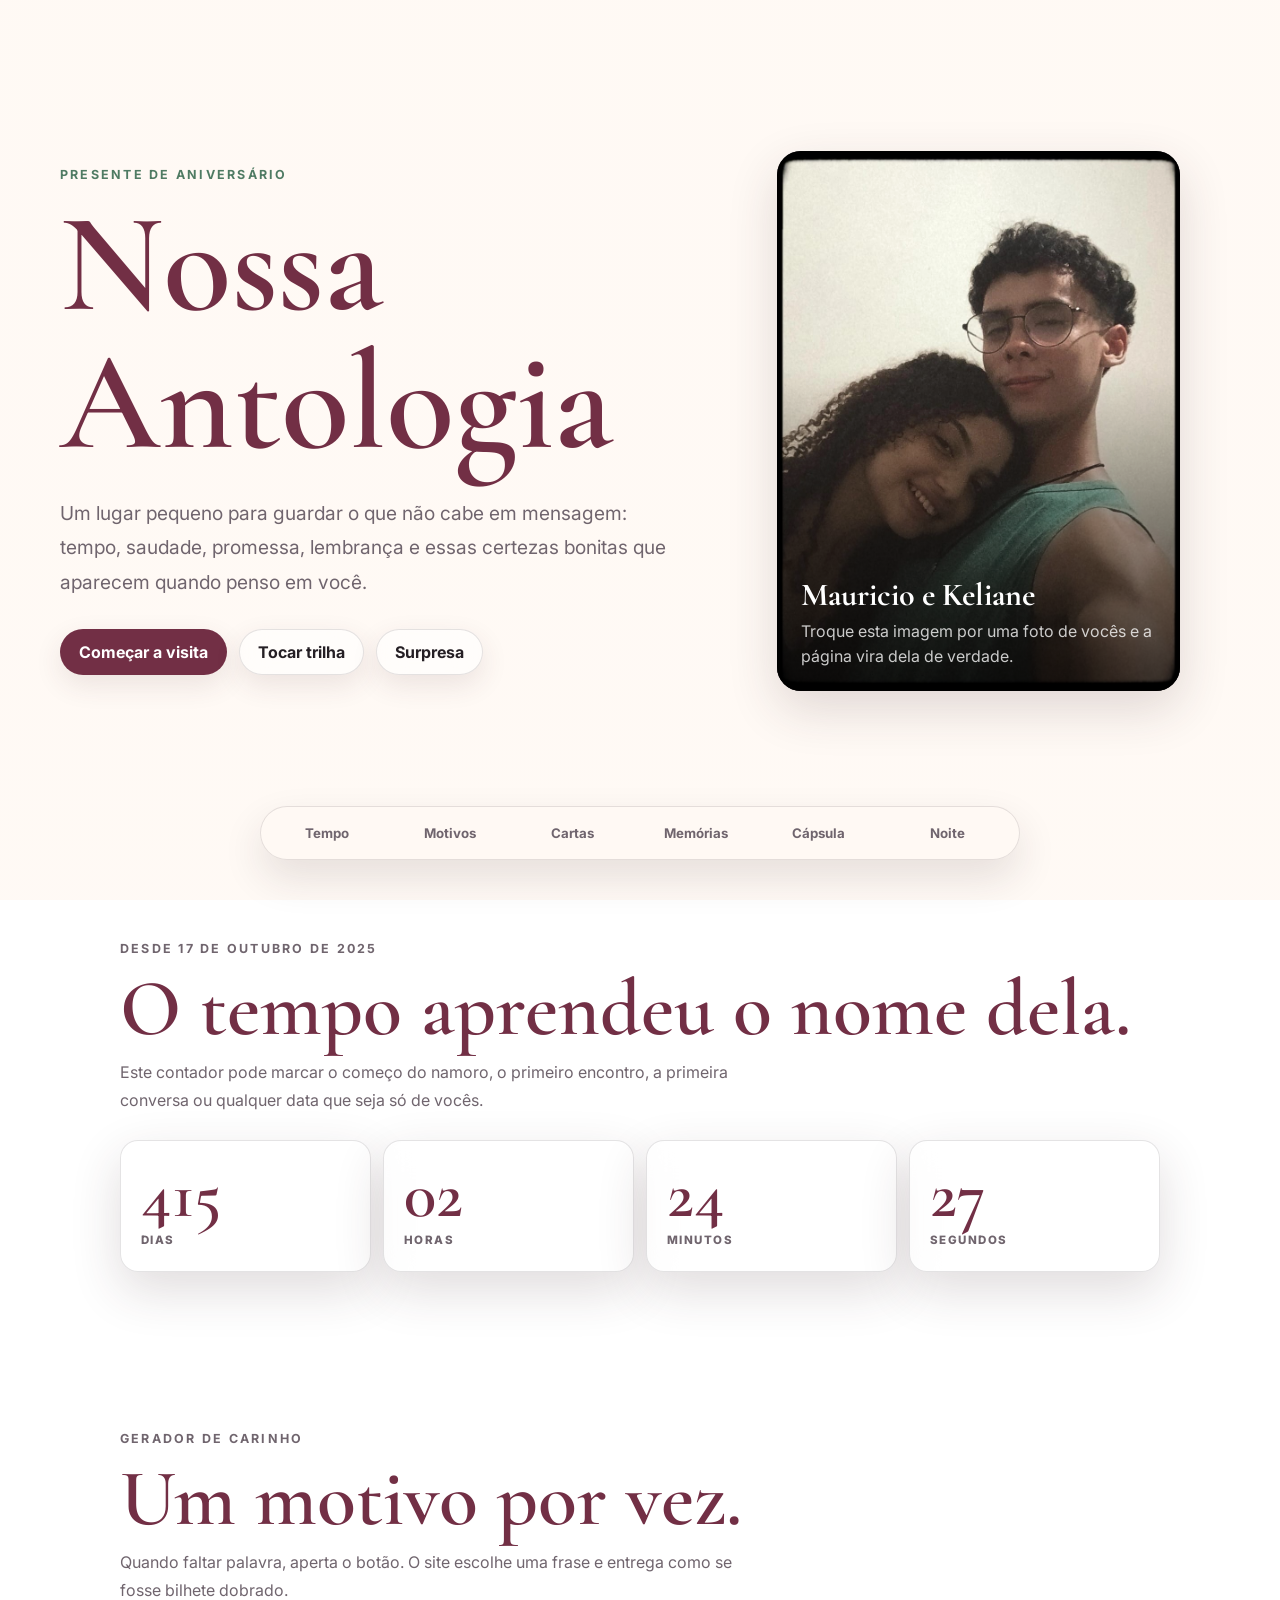
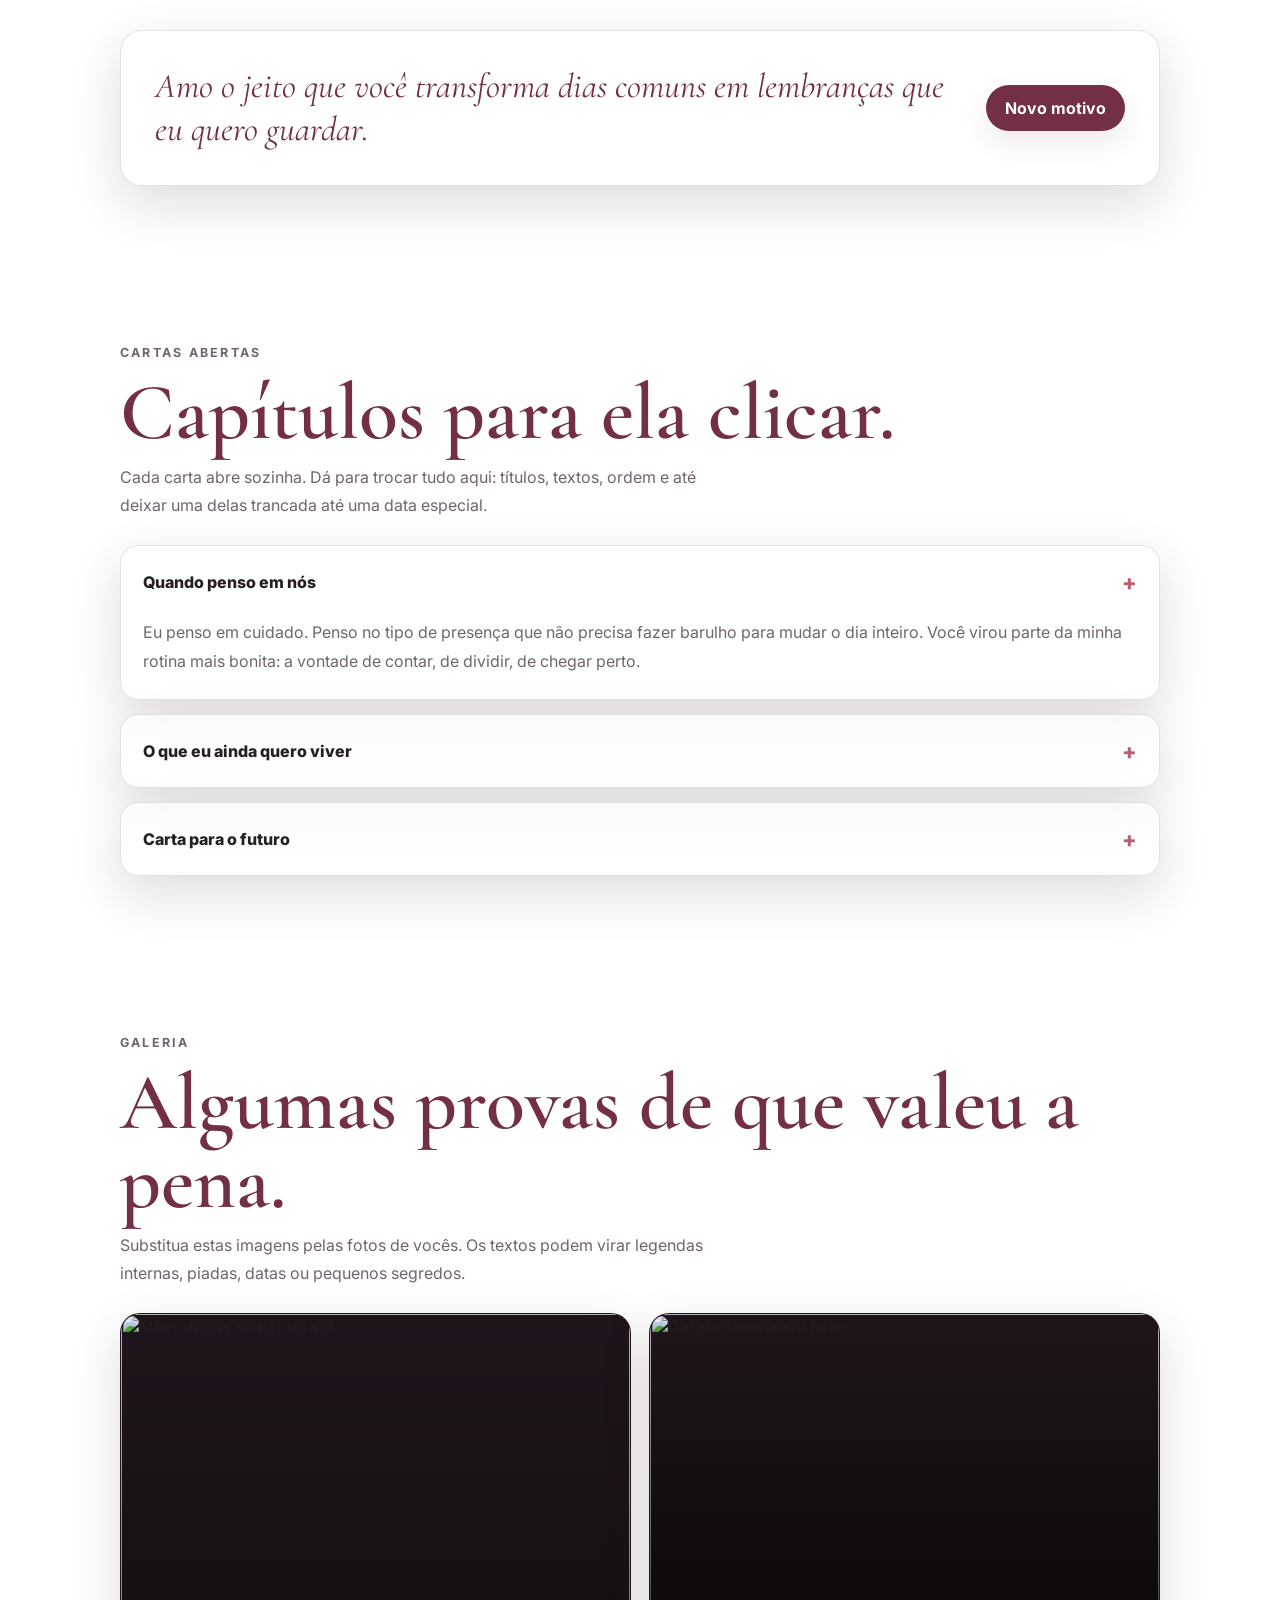
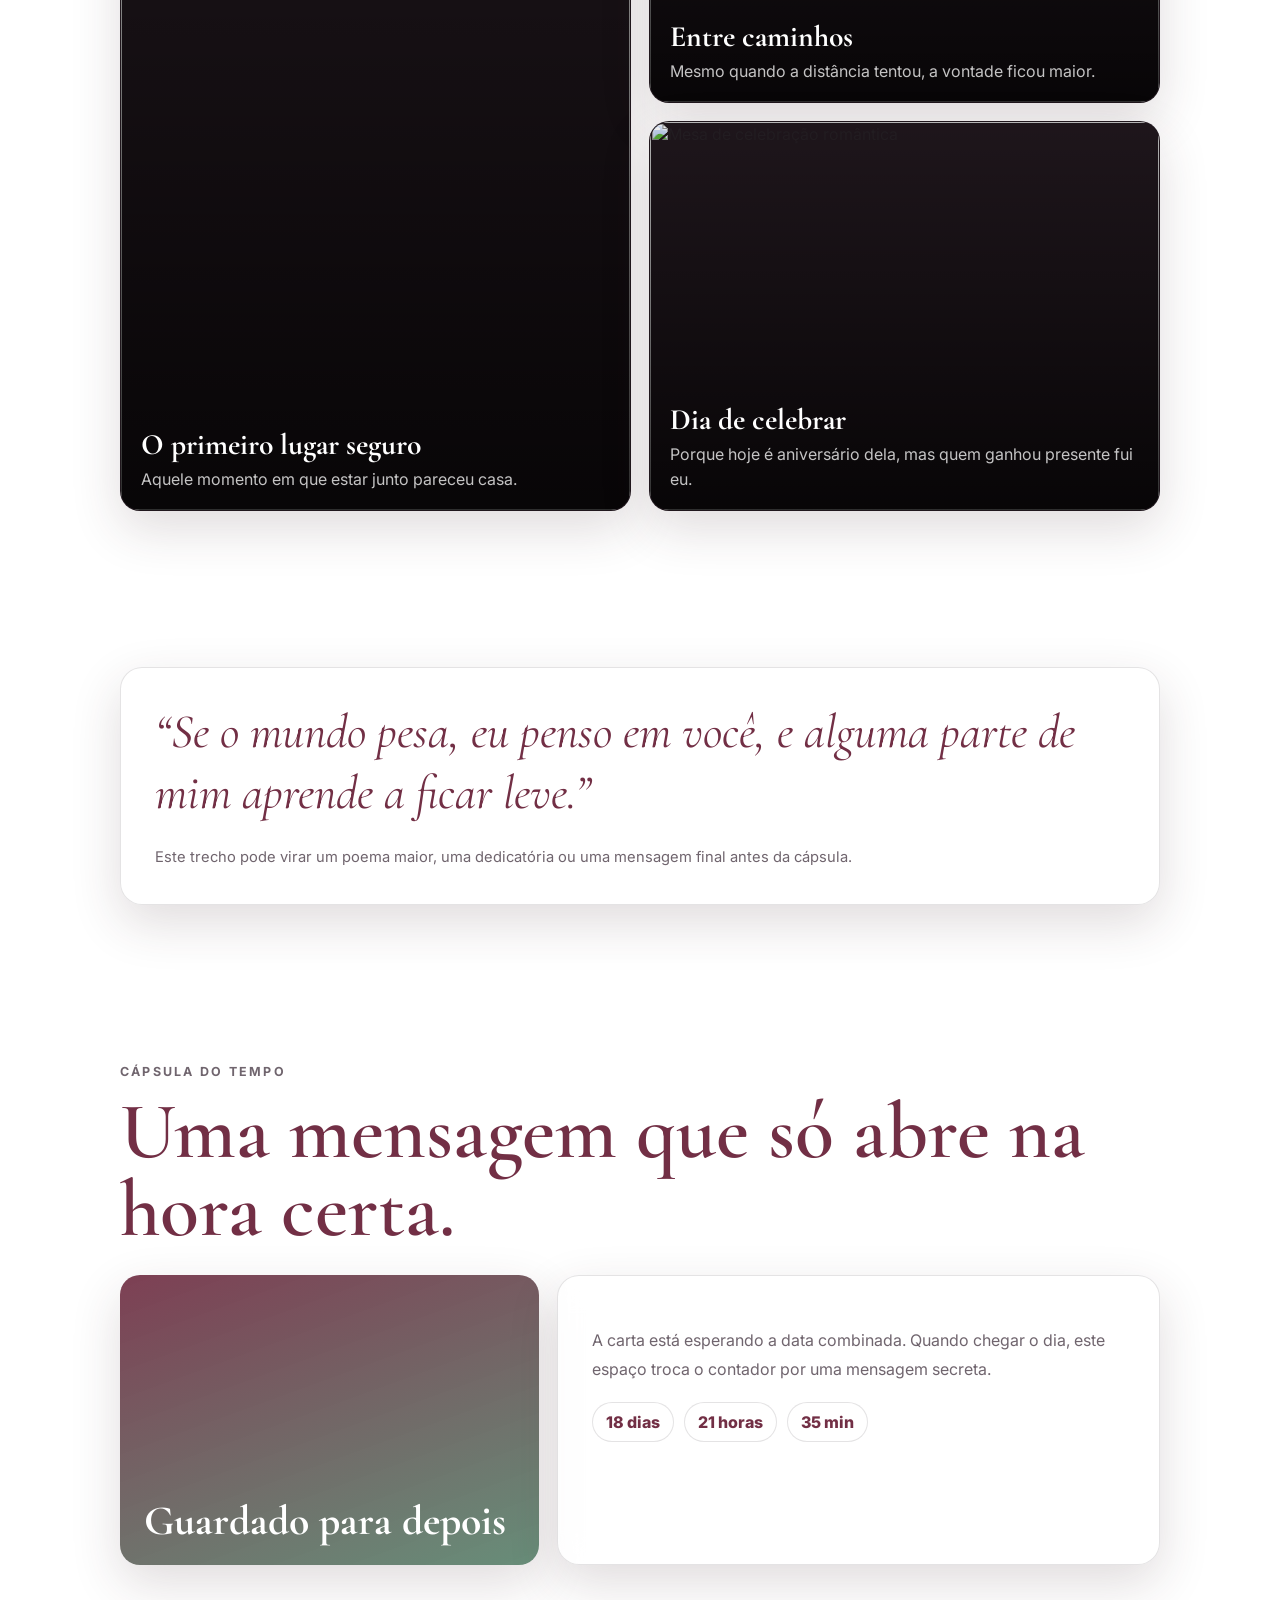
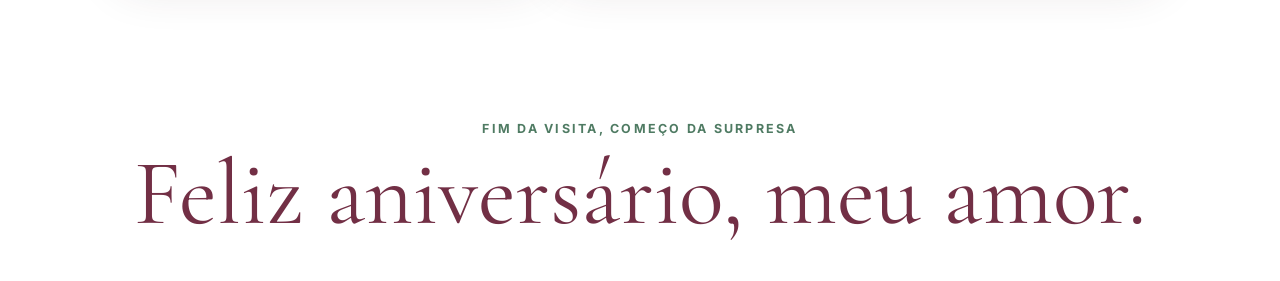
==== commit 19caa4a3: "fix: forcando novo deploy no github pages" ====
--- a/index.html
+++ b/index.html
@@ -1059,4 +1059,5 @@
 <div id="codex-browser-sidebar-comments-root"
     style="position: fixed; inset: 0px; pointer-events: none; z-index: 2147483647;"></div>
 
-</html>+</html>
+
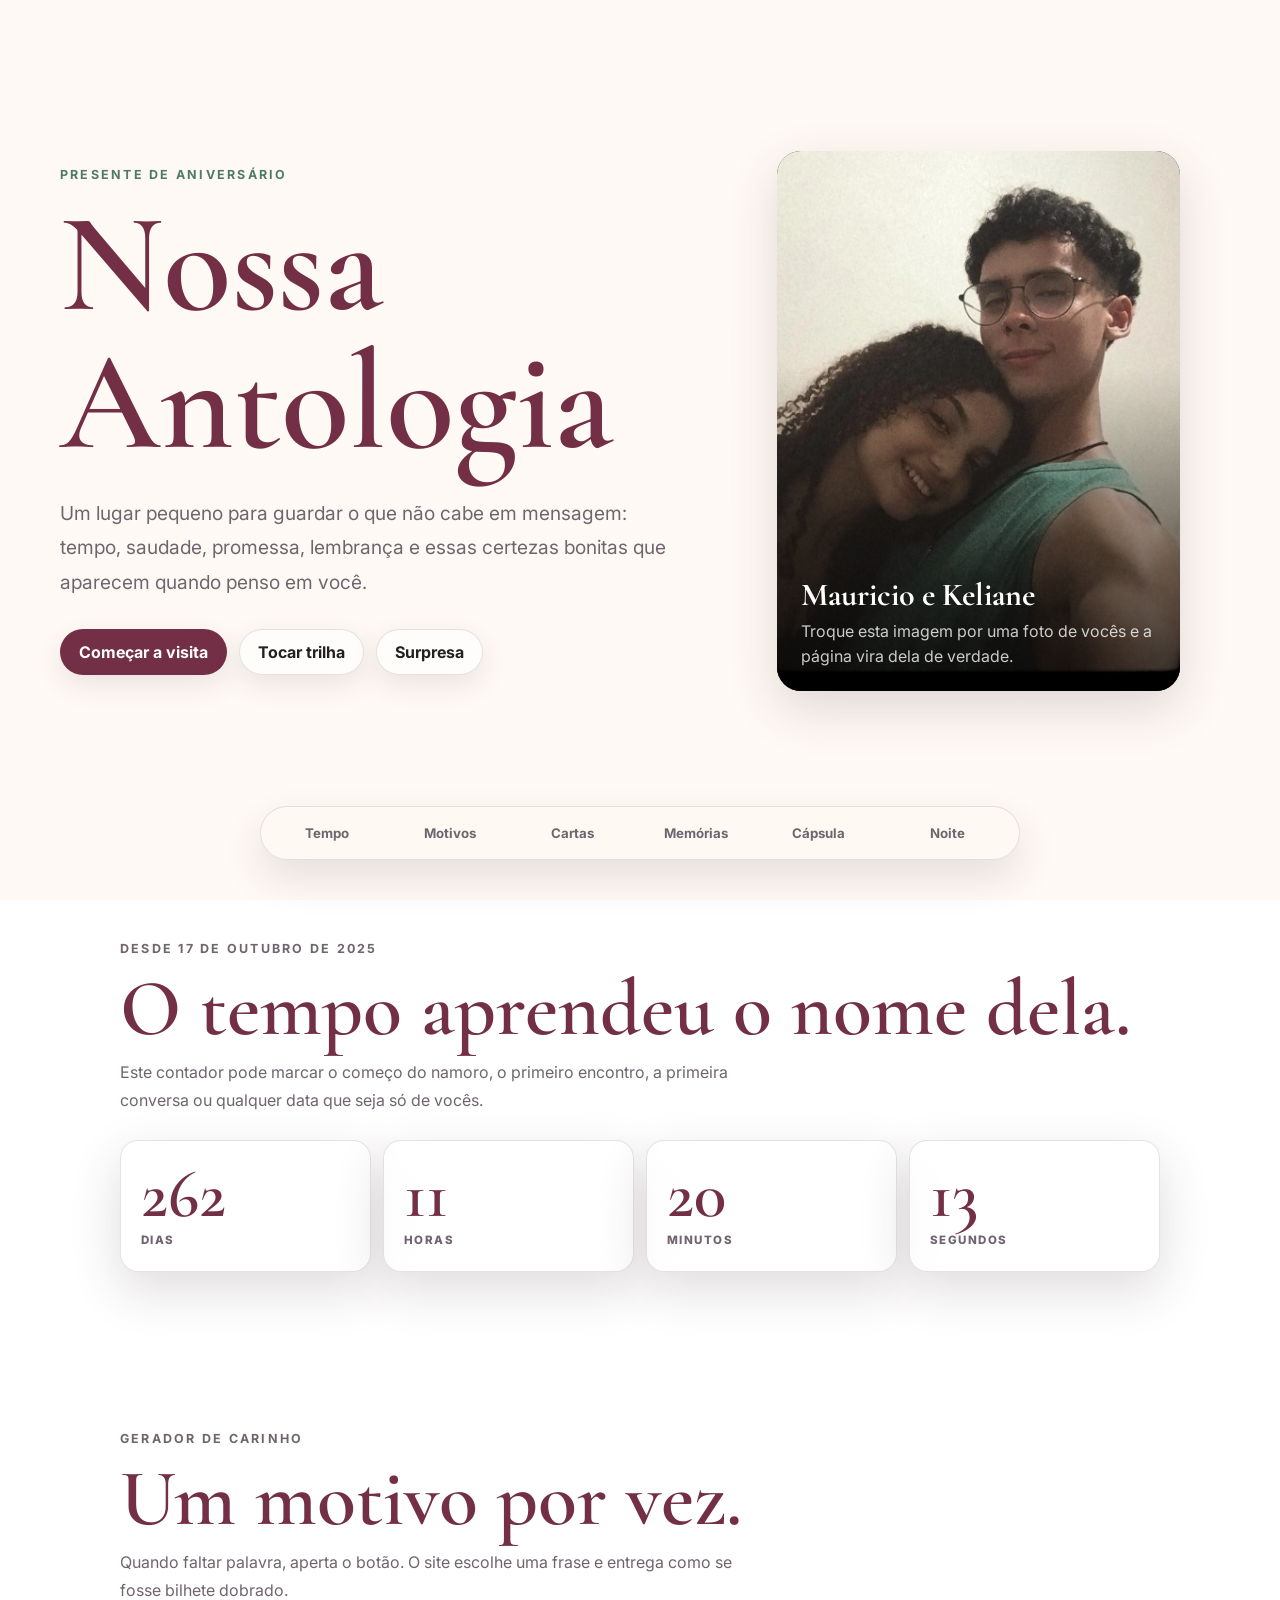
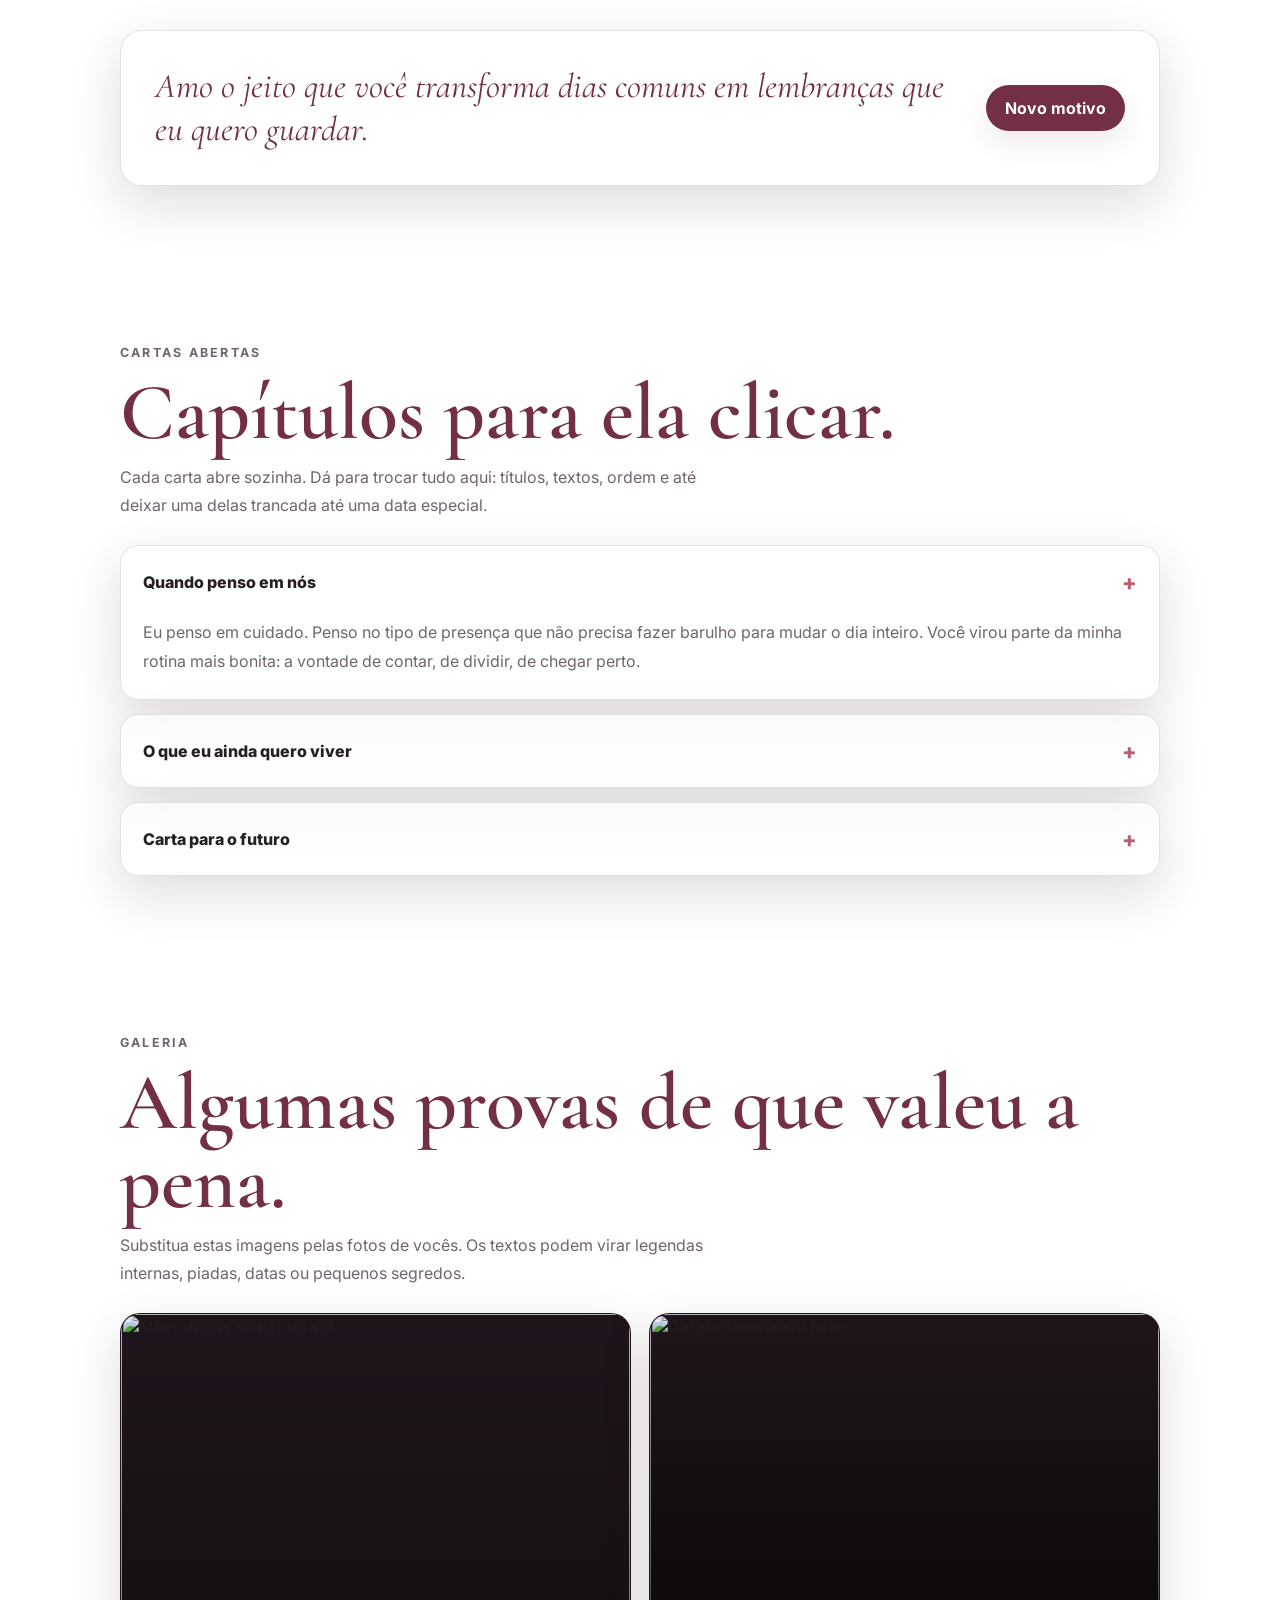
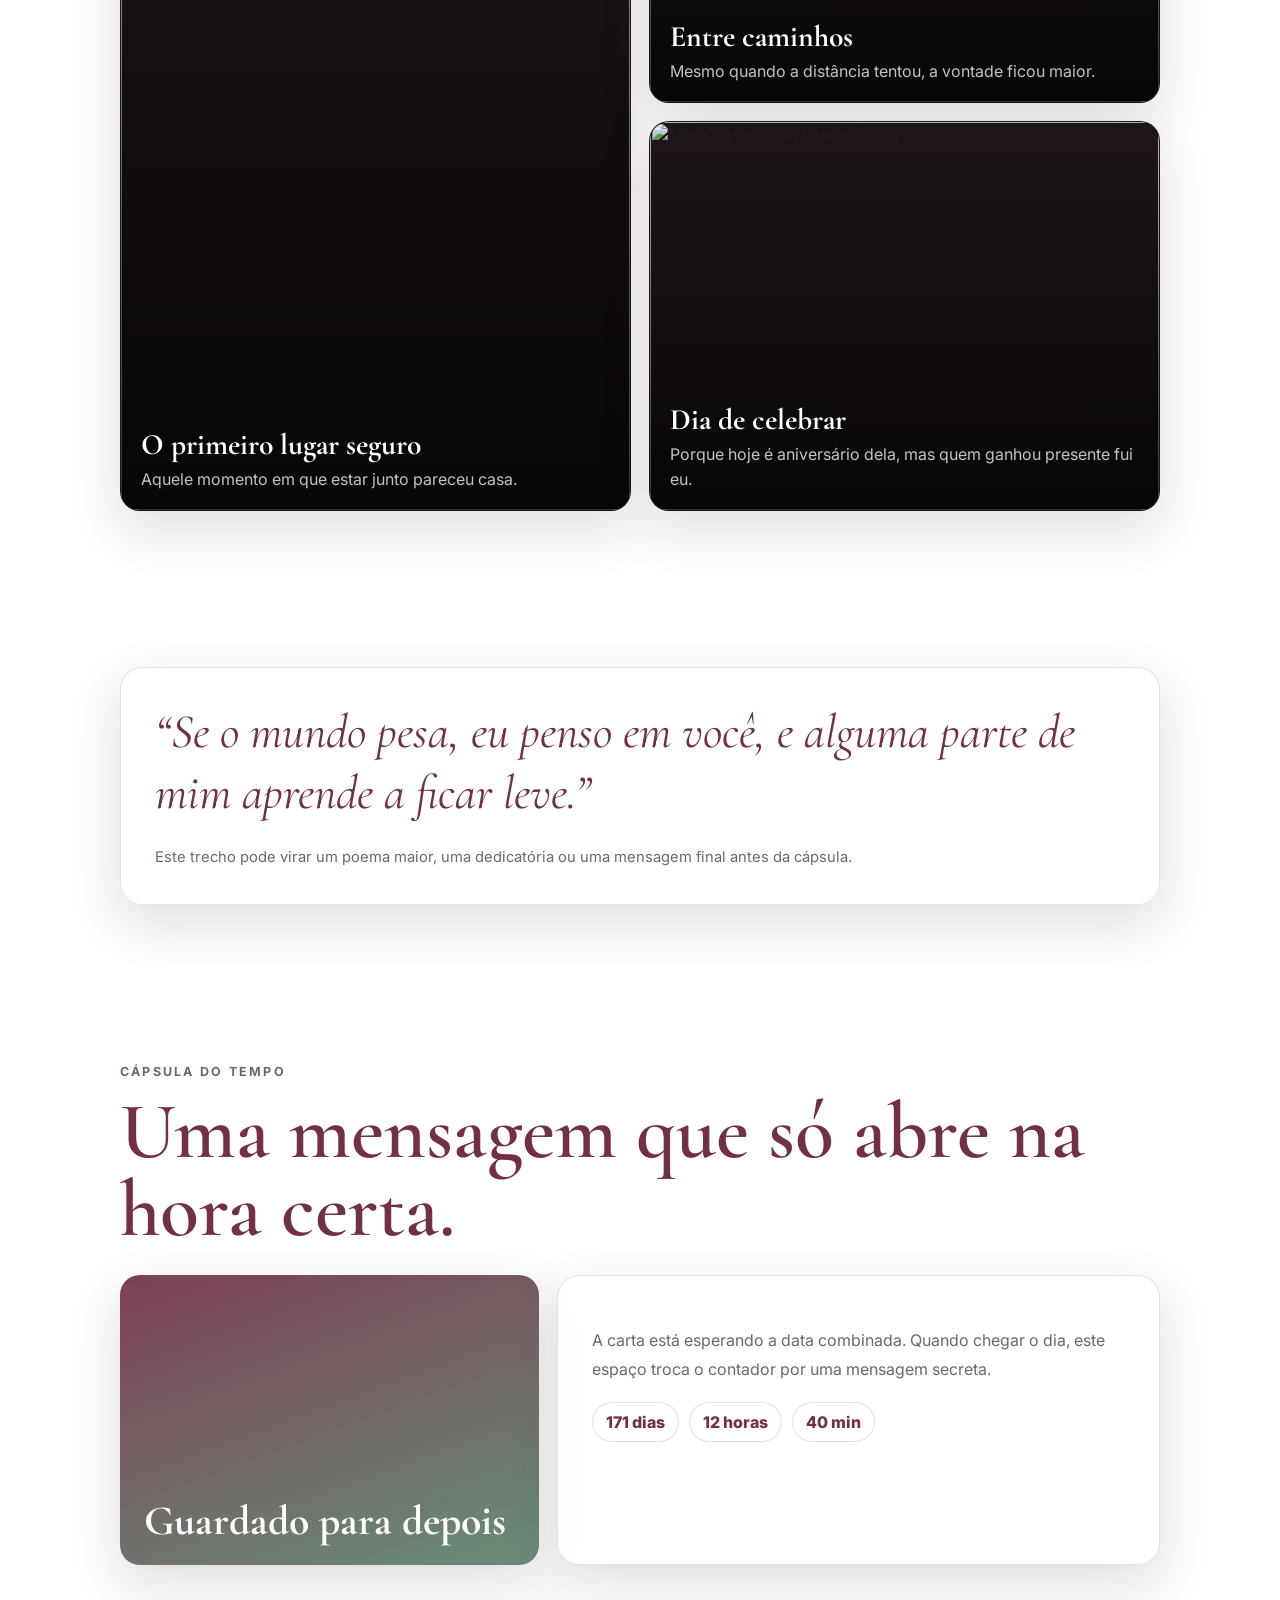
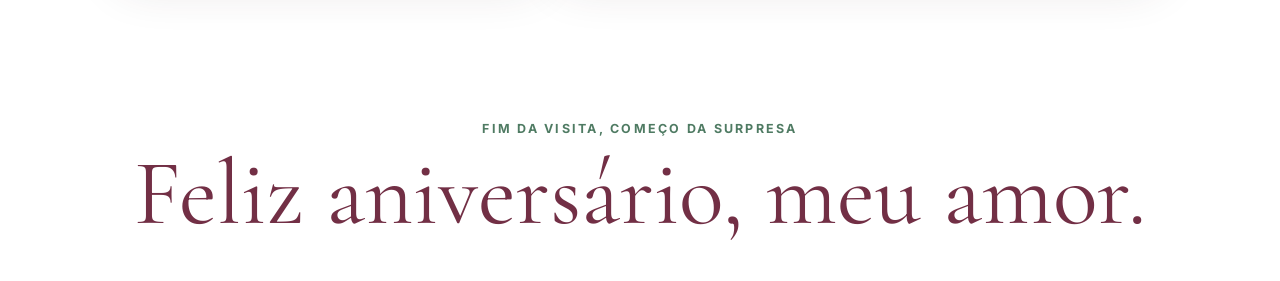
==== commit 342a3f90: "presente" ====
--- a/index.html
+++ b/index.html
@@ -4,708 +4,12 @@
     <meta charset="UTF-8">
     <meta name="viewport" content="width=device-width, initial-scale=1.0">
     <title>Nossa Antologia</title>
-    <!-- Ícone da aba do navegador -->
-    <link rel="icon"
-        href="data:image/svg+xml,<svg xmlns=%22http://www.w3.org/2000/svg%22 viewBox=%220 0 100 100%22><text y=%22.9em%22 font-size=%2290%22>🤍</text></svg>">
-
-    <!-- Meta Tags para ficar lindo quando mandar no WhatsApp -->
-    <meta property="og:title" content="Nossa Antologia">
-    <meta property="og:description" content="Um lugar pequeno para guardar o que não cabe em mensagem.">
-    <!-- Coloque o nome de uma foto bem bonita de vocês que esteja na pasta img -->
-    <meta property="og:image" content="https://seusite.github.io/assets/img/foto-preview.jpg">
-    <meta property="og:type" content="website">
     <link rel="preconnect" href="https://fonts.googleapis.com">
     <link rel="preconnect" href="https://fonts.gstatic.com" crossorigin="">
     <link
         href="https://fonts.googleapis.com/css2?family=Cormorant+Garamond:ital,wght@0,400;0,600;1,400&amp;family=Inter:wght@400;500;600;700&amp;display=swap"
         rel="stylesheet">
-    <style>
-        :root {
-            --ink: #251f24;
-            --muted: #70656e;
-            --paper: #fff9f4;
-            --soft: #f7eadf;
-            --line: rgba(37, 31, 36, 0.12);
-            --rose: #b85f72;
-            --wine: #722f45;
-            --gold: #b88942;
-            --green: #4f7b63;
-            --night: #161217;
-            --shadow: 0 18px 50px rgba(65, 35, 45, 0.16);
-            --serif: "Cormorant Garamond", Georgia, serif;
-            --sans: "Inter", system-ui, sans-serif;
-        }
-
-        * {
-            box-sizing: border-box;
-        }
-
-        html {
-            scroll-behavior: smooth;
-        }
-
-        body {
-            margin: 0;
-            color: var(--ink);
-            background:
-                linear-gradient(180deg, rgba(255, 249, 244, 0.96), rgba(255, 249, 244, 0.92)),
-                url("https://images.unsplash.com/photo-1518895949257-7621c3c786d7?auto=format&fit=crop&w=1800&q=85");
-            background-attachment: fixed;
-            background-size: cover;
-            font-family: var(--sans);
-            overflow-x: hidden;
-        }
-
-        body.is-night {
-            --ink: #f6edf2;
-            --muted: #cdbec8;
-            --paper: #181318;
-            --soft: #241a22;
-            --line: rgba(255, 255, 255, 0.14);
-            --rose: #e7a0ae;
-            --wine: #ffc1cd;
-            --gold: #d8ad66;
-            --green: #8ab79d;
-            --shadow: 0 18px 55px rgba(0, 0, 0, 0.32);
-            background:
-                linear-gradient(180deg, rgba(22, 18, 23, 0.9), rgba(22, 18, 23, 0.96)),
-                url("https://images.unsplash.com/photo-1518895949257-7621c3c786d7?auto=format&fit=crop&w=1800&q=85");
-            background-attachment: fixed;
-            background-size: cover;
-        }
-
-        button,
-        input {
-            font: inherit;
-        }
-
-        button {
-            cursor: pointer;
-        }
-
-        a {
-            color: inherit;
-            text-decoration: none;
-        }
-
-        .shell {
-            min-height: 100vh;
-        }
-
-        .hero {
-            min-height: 92vh;
-            display: grid;
-            grid-template-columns: minmax(0, 1.04fr) minmax(300px, 0.82fr);
-            gap: clamp(28px, 5vw, 72px);
-            align-items: center;
-            width: min(1160px, calc(100% - 40px));
-            margin: 0 auto;
-            padding: 42px 0 28px;
-        }
-
-        .eyebrow {
-            margin: 0 0 14px;
-            color: var(--green);
-            font-size: 0.78rem;
-            font-weight: 700;
-            letter-spacing: 0.18em;
-            text-transform: uppercase;
-        }
-
-        h1,
-        h2,
-        h3 {
-            font-family: var(--serif);
-            font-weight: 600;
-            line-height: 0.98;
-            margin: 0;
-        }
-
-        h1 {
-            color: var(--wine);
-            font-size: clamp(3.5rem, 12vw, 8.8rem);
-            max-width: 780px;
-        }
-
-        .lead {
-            max-width: 620px;
-            margin: 24px 0 0;
-            color: var(--muted);
-            font-size: clamp(1rem, 2vw, 1.2rem);
-            line-height: 1.8;
-        }
-
-        .actions {
-            display: flex;
-            flex-wrap: wrap;
-            gap: 12px;
-            margin-top: 30px;
-        }
-
-        .btn {
-            min-height: 46px;
-            border: 1px solid var(--line);
-            border-radius: 999px;
-            padding: 0 18px;
-            color: var(--ink);
-            background: rgba(255, 255, 255, 0.58);
-            backdrop-filter: blur(14px);
-            box-shadow: 0 10px 28px rgba(80, 45, 58, 0.11);
-            display: inline-flex;
-            align-items: center;
-            justify-content: center;
-            gap: 9px;
-            font-weight: 700;
-            transition: transform 180ms ease, border-color 180ms ease, background 180ms ease;
-        }
-
-        body.is-night .btn {
-            background: rgba(255, 255, 255, 0.08);
-        }
-
-        .btn:hover {
-            transform: translateY(-2px);
-            border-color: rgba(184, 95, 114, 0.42);
-        }
-
-        .btn.primary {
-            background: var(--wine);
-            color: white;
-            border-color: transparent;
-        }
-
-        .hero-photo {
-            position: relative;
-            min-height: 540px;
-            border-radius: 24px;
-            overflow: hidden;
-            box-shadow: var(--shadow);
-            background: #2c2329;
-            isolation: isolate;
-        }
-
-        .hero-photo img {
-            position: absolute;
-            inset: 0;
-            width: 100%;
-            height: 100%;
-            object-fit: cover;
-            filter: saturate(0.96) contrast(1.02);
-        }
-
-        .hero-photo::after {
-            content: "";
-            position: absolute;
-            inset: 0;
-            background: linear-gradient(180deg, transparent 40%, rgba(0, 0, 0, 0.72));
-            z-index: 1;
-        }
-
-        .photo-caption {
-            position: absolute;
-            left: 24px;
-            right: 24px;
-            bottom: 22px;
-            z-index: 2;
-            color: white;
-        }
-
-        .photo-caption strong {
-            display: block;
-            font-family: var(--serif);
-            font-size: 2rem;
-            line-height: 1;
-        }
-
-        .photo-caption span {
-            display: block;
-            margin-top: 8px;
-            color: rgba(255, 255, 255, 0.78);
-            line-height: 1.55;
-        }
-
-        .nav {
-            position: sticky;
-            top: 12px;
-            z-index: 30;
-            display: flex;
-            width: min(760px, calc(100% - 30px));
-            margin: -22px auto 0;
-            padding: 7px;
-            gap: 6px;
-            border: 1px solid var(--line);
-            border-radius: 999px;
-            background: rgba(255, 249, 244, 0.76);
-            backdrop-filter: blur(18px);
-            box-shadow: 0 18px 40px rgba(50, 30, 38, 0.12);
-            scrollbar-width: none;
-        }
-
-        .nav::-webkit-scrollbar {
-            display: none;
-        }
-
-        body.is-night .nav {
-            background: rgba(22, 18, 23, 0.72);
-        }
-
-        .nav a,
-        .nav button {
-            flex: 1;
-            min-width: 0;
-            min-height: 38px;
-            border: 0;
-            border-radius: 999px;
-            background: transparent;
-            color: var(--muted);
-            display: grid;
-            place-items: center;
-            font-size: 0.83rem;
-            font-weight: 700;
-            white-space: nowrap;
-        }
-
-        .nav a:hover,
-        .nav button:hover {
-            background: rgba(184, 95, 114, 0.12);
-            color: var(--ink);
-        }
-
-        section {
-            width: min(1040px, calc(100% - 40px));
-            margin: 0 auto;
-            padding: 78px 0;
-        }
-
-        .section-title {
-            display: grid;
-            gap: 10px;
-            margin-bottom: 26px;
-        }
-
-        .section-title h2 {
-            color: var(--wine);
-            font-size: clamp(2.35rem, 7vw, 5rem);
-        }
-
-        .section-title p {
-            max-width: 620px;
-            margin: 0;
-            color: var(--muted);
-            line-height: 1.75;
-        }
-
-        .timer {
-            display: grid;
-            grid-template-columns: repeat(4, 1fr);
-            gap: 12px;
-        }
-
-        .time-box,
-        .panel,
-        .letter,
-        .memory {
-            border: 1px solid var(--line);
-            background: rgba(255, 255, 255, 0.62);
-            backdrop-filter: blur(16px);
-            box-shadow: var(--shadow);
-        }
-
-        body.is-night .time-box,
-        body.is-night .panel,
-        body.is-night .letter,
-        body.is-night .memory {
-            background: rgba(255, 255, 255, 0.07);
-        }
-
-        .time-box {
-            min-height: 132px;
-            border-radius: 18px;
-            padding: 20px;
-            display: grid;
-            align-content: center;
-            gap: 8px;
-        }
-
-        .time-box b {
-            color: var(--wine);
-            font-family: var(--serif);
-            font-size: clamp(2.5rem, 7vw, 4.2rem);
-            line-height: 0.9;
-            font-weight: 600;
-        }
-
-        .time-box span {
-            color: var(--muted);
-            font-size: 0.72rem;
-            font-weight: 800;
-            letter-spacing: 0.13em;
-            text-transform: uppercase;
-        }
-
-        .panel {
-            border-radius: 22px;
-            padding: clamp(22px, 4vw, 34px);
-        }
-
-        .reason-panel {
-            display: grid;
-            grid-template-columns: 1fr auto;
-            gap: 20px;
-            align-items: center;
-            margin-top: 14px;
-        }
-
-        .reason-text {
-            min-height: 74px;
-            display: flex;
-            align-items: center;
-            margin: 0;
-            color: var(--wine);
-            font-family: var(--serif);
-            font-size: clamp(1.45rem, 4vw, 2.15rem);
-            font-style: italic;
-            line-height: 1.25;
-        }
-
-        .letters {
-            display: grid;
-            gap: 14px;
-        }
-
-        .letter {
-            border-radius: 18px;
-            overflow: hidden;
-        }
-
-        .letter button {
-            width: 100%;
-            min-height: 72px;
-            display: flex;
-            align-items: center;
-            justify-content: space-between;
-            gap: 18px;
-            padding: 0 22px;
-            border: 0;
-            background: transparent;
-            color: var(--ink);
-            text-align: left;
-            font-weight: 800;
-        }
-
-        .letter button span {
-            color: var(--rose);
-            font-size: 1.35rem;
-        }
-
-        .letter-body {
-            max-height: 0;
-            overflow: hidden;
-            color: var(--muted);
-            line-height: 1.8;
-            transition: max-height 320ms ease, padding 320ms ease;
-        }
-
-        .letter.open .letter-body {
-            max-height: 420px;
-            padding: 0 22px 24px;
-        }
-
-        .letter.locked .letter-body {
-            color: var(--gold);
-        }
-
-        .gallery {
-            display: grid;
-            grid-template-columns: 1fr 1fr;
-            gap: 18px;
-        }
-
-        .memory {
-            position: relative;
-            min-height: 390px;
-            border-radius: 20px;
-            overflow: hidden;
-            background: #20171d;
-        }
-
-        .memory.large {
-            grid-row: span 2;
-            min-height: 798px;
-        }
-
-        .memory img {
-            position: absolute;
-            inset: 0;
-            width: 100%;
-            height: 100%;
-            object-fit: cover;
-            transition: transform 500ms ease;
-        }
-
-        .memory:hover img {
-            transform: scale(1.035);
-        }
-
-        .memory::after {
-            content: "";
-            position: absolute;
-            inset: 0;
-            background: linear-gradient(180deg, rgba(0, 0, 0, 0.06), rgba(0, 0, 0, 0.76));
-        }
-
-        .memory div {
-            position: absolute;
-            left: 20px;
-            right: 20px;
-            bottom: 18px;
-            z-index: 2;
-            color: white;
-        }
-
-        .memory strong {
-            display: block;
-            font-family: var(--serif);
-            font-size: 1.85rem;
-            line-height: 1;
-        }
-
-        .memory span {
-            display: block;
-            margin-top: 8px;
-            color: rgba(255, 255, 255, 0.76);
-            line-height: 1.55;
-        }
-
-        .poem {
-            color: var(--wine);
-            font-family: var(--serif);
-            font-size: clamp(1.65rem, 5vw, 3rem);
-            font-style: italic;
-            line-height: 1.28;
-            margin: 0;
-        }
-
-        .poem small {
-            display: block;
-            margin-top: 20px;
-            color: var(--muted);
-            font-family: var(--sans);
-            font-size: 0.92rem;
-            font-style: normal;
-            line-height: 1.7;
-        }
-
-        .capsule {
-            display: grid;
-            grid-template-columns: 0.82fr 1.18fr;
-            gap: 18px;
-            align-items: stretch;
-        }
-
-        .capsule-mark {
-            min-height: 290px;
-            border-radius: 20px;
-            background:
-                linear-gradient(160deg, rgba(114, 47, 69, 0.92), rgba(79, 123, 99, 0.86)),
-                url("https://images.unsplash.com/photo-1492176273113-2d51f47b23b0?auto=format&fit=crop&w=1200&q=85");
-            background-size: cover;
-            background-position: center;
-            box-shadow: var(--shadow);
-            display: grid;
-            align-content: end;
-            padding: 24px;
-            color: white;
-        }
-
-        .capsule-mark strong {
-            font-family: var(--serif);
-            font-size: 2.6rem;
-            line-height: 0.96;
-        }
-
-        .capsule-state {
-            color: var(--muted);
-            line-height: 1.8;
-        }
-
-        .capsule-count {
-            display: flex;
-            flex-wrap: wrap;
-            gap: 10px;
-            margin-top: 18px;
-        }
-
-        .pill {
-            border: 1px solid var(--line);
-            border-radius: 999px;
-            padding: 9px 13px;
-            color: var(--wine);
-            background: rgba(255, 255, 255, 0.45);
-            font-weight: 800;
-        }
-
-        body.is-night .pill {
-            background: rgba(255, 255, 255, 0.08);
-        }
-
-        .finale {
-            padding-bottom: 42px;
-            text-align: center;
-        }
-
-        .signature {
-            color: var(--wine);
-            font-family: var(--serif);
-            font-size: clamp(2.4rem, 8vw, 5.8rem);
-            line-height: 0.95;
-            margin: 0;
-        }
-
-        .toast {
-            position: fixed;
-            left: 50%;
-            bottom: 22px;
-            z-index: 80;
-            transform: translate(-50%, 18px);
-            opacity: 0;
-            pointer-events: none;
-            width: min(420px, calc(100% - 28px));
-            border: 1px solid var(--line);
-            border-radius: 18px;
-            padding: 16px 18px;
-            color: var(--ink);
-            background: rgba(255, 249, 244, 0.88);
-            box-shadow: var(--shadow);
-            backdrop-filter: blur(18px);
-            transition: opacity 220ms ease, transform 220ms ease;
-            text-align: center;
-            font-weight: 700;
-        }
-
-        body.is-night .toast {
-            background: rgba(22, 18, 23, 0.88);
-        }
-
-        .toast.show {
-            opacity: 1;
-            transform: translate(-50%, 0);
-        }
-
-        .petal {
-            position: fixed;
-            z-index: 75;
-            top: -30px;
-            width: 12px;
-            height: 18px;
-            border-radius: 60% 40% 60% 40%;
-            background: var(--rose);
-            opacity: 0.75;
-            pointer-events: none;
-            animation: fall 3.6s linear forwards;
-        }
-
-        @keyframes fall {
-            to {
-                transform: translate3d(var(--drift), calc(100vh + 60px), 0) rotate(260deg);
-                opacity: 0;
-            }
-        }
-
-        .reveal {
-            opacity: 0;
-            transform: translateY(22px);
-            transition: opacity 520ms ease, transform 520ms ease;
-        }
-
-        .reveal.visible {
-            opacity: 1;
-            transform: translateY(0);
-        }
-
-        @media (max-width: 820px) {
-            .hero {
-                grid-template-columns: 1fr;
-                min-height: auto;
-                padding: 34px 0 20px;
-            }
-
-            .hero-photo {
-                min-height: min(118vw, 560px);
-            }
-
-            .nav {
-                overflow-x: auto;
-                justify-content: flex-start;
-                border-radius: 18px;
-            }
-
-            .nav a,
-            .nav button {
-                flex: 0 0 auto;
-                padding: 0 13px;
-            }
-
-            section {
-                padding: 58px 0;
-            }
-
-            .timer {
-                grid-template-columns: repeat(2, 1fr);
-            }
-
-            .reason-panel,
-            .capsule,
-            .gallery {
-                grid-template-columns: 1fr;
-            }
-
-            .memory,
-            .memory.large {
-                min-height: 430px;
-            }
-        }
-
-        @media (max-width: 520px) {
-
-            .hero,
-            section {
-                width: min(100% - 28px, 1040px);
-            }
-
-            h1 {
-                font-size: clamp(3.15rem, 18vw, 5.8rem);
-            }
-
-            .actions {
-                display: grid;
-            }
-
-            .btn {
-                width: 100%;
-            }
-
-            .time-box {
-                min-height: 112px;
-                padding: 16px;
-            }
-
-            .letter button {
-                min-height: 66px;
-                padding: 0 18px;
-            }
-
-            .letter.open .letter-body {
-                padding: 0 18px 20px;
-            }
-        }
-
-        html {
-            scroll-behavior: smooth;
-            scroll-padding-top: 80px;
-            /* Garante que o menu não cubra o título ao rolar */
-        }
-    </style>
+    <link rel="stylesheet" href="assets/css/style.css">
 </head>
 
 <body>
@@ -726,7 +30,8 @@
             </div>
 
             <figure class="hero-photo" aria-label="Foto principal do casal">
-                <img src="assets/img/última vez.jpeg" alt="Casal em um momento delicado">
+                <img src="assets/img/imagem 8.jpeg"
+                    alt="Casal em um momento delicado">
                 <figcaption class="photo-caption">
                     <strong>Mauricio e Keliane</strong>
                     <span>Troque esta imagem por uma foto de vocês e a página vira dela de verdade.</span>
@@ -751,14 +56,14 @@
                     data que seja só de vocês.</p>
             </div>
             <div class="timer" aria-live="polite">
-                <div class="time-box"><b id="days">260</b><span>dias</span></div>
-                <div class="time-box"><b id="hours">20</b><span>horas</span></div>
-                <div class="time-box"><b id="minutes">45</b><span>minutos</span></div>
-                <div class="time-box"><b id="seconds">59</b><span>segundos</span></div>
+                <div class="time-box"><b id="days">262</b><span>dias</span></div>
+                <div class="time-box"><b id="hours">11</b><span>horas</span></div>
+                <div class="time-box"><b id="minutes">20</b><span>minutos</span></div>
+                <div class="time-box"><b id="seconds">13</b><span>segundos</span></div>
             </div>
         </section>
 
-        <section id="motivos" class="reveal">
+        <section id="motivos" class="reveal visible">
             <div class="section-title">
                 <p class="eyebrow">Gerador de carinho</p>
                 <h2>Um motivo por vez.</h2>
@@ -772,7 +77,7 @@
             </div>
         </section>
 
-        <section id="cartas" class="reveal">
+        <section id="cartas" class="reveal visible">
             <div class="section-title">
                 <p class="eyebrow">Cartas abertas</p>
                 <h2>Capítulos para ela clicar.</h2>
@@ -797,12 +102,12 @@
                 </article>
                 <article class="letter locked" id="lockedLetter">
                     <button type="button">Carta para o futuro <span>+</span></button>
-                    <div class="letter-body" id="lockedBody">Ainda faltam 173 dias para esta carta abrir.</div>
+                    <div class="letter-body" id="lockedBody">Ainda faltam 171 dias para esta carta abrir.</div>
                 </article>
             </div>
         </section>
 
-        <section id="memorias" class="reveal">
+        <section id="memorias" class="reveal visible">
             <div class="section-title">
                 <p class="eyebrow">Galeria</p>
                 <h2>Algumas provas de que valeu a pena.</h2>
@@ -831,7 +136,7 @@
             </div>
         </section>
 
-        <section id="poema" class="reveal">
+        <section id="poema" class="reveal visible">
             <div class="panel">
                 <p class="poem" id="poemText">
                     “Se o mundo pesa, eu penso em você,
@@ -842,7 +147,7 @@
             </div>
         </section>
 
-        <section id="capsula" class="reveal">
+        <section id="capsula" class="reveal visible">
             <div class="section-title">
                 <p class="eyebrow">Cápsula do tempo</p>
                 <h2>Uma mensagem que só abre na hora certa.</h2>
@@ -857,15 +162,15 @@
                         uma mensagem secreta.
                     </p>
                     <div class="capsule-count" id="capsuleCount">
-                        <span class="pill">173 dias</span>
-                        <span class="pill">03 horas</span>
-                        <span class="pill">14 min</span>
+                        <span class="pill">171 dias</span>
+                        <span class="pill">12 horas</span>
+                        <span class="pill">40 min</span>
                     </div>
                 </div>
             </div>
         </section>
 
-        <section class="finale reveal">
+        <section class="finale reveal visible">
             <p class="eyebrow">Fim da visita, começo da surpresa</p>
             <p class="signature">Feliz aniversário, meu amor.</p>
         </section>
@@ -877,187 +182,9 @@
         <source src="assets/audio/trilha sonora.mp3" type="audio/mpeg">
     </audio>
 
-    <script>
-        const CONFIG = {
-            startDate: new Date(2025, 9, 17, 0, 0, 0),
-            capsuleDate: new Date(2026, 11, 25, 0, 0, 0),
-            capsuleOpenText: "Se você está lendo isso, é porque chegamos até aqui. Eu ainda escolheria você, com calma, com certeza e com o mesmo sorriso bobo de sempre.",
-            reasons: [
-                "Amo o jeito que seu olho brilha quando você fala do que gosta.",
-                "Amo como você me traz paz sem precisar dizer muito.",
-                "Amo nossas conversas que começam pequenas e viram mundo.",
-                "Amo sua dedicação, seus detalhes e sua forma de cuidar.",
-                "Amo saber que, entre tanta gente, foi você que ficou no meu coração.",
-                "Amo quando qualquer lugar fica melhor só porque você está nele."
-            ]
-        };
-
-        const $ = (selector) => document.querySelector(selector);
-        const $$ = (selector) => Array.from(document.querySelectorAll(selector));
-
-        function pad(value) {
-            return String(value).padStart(2, "0");
-        }
-
-        function updateTimer() {
-            const diff = Math.max(0, Date.now() - CONFIG.startDate.getTime());
-            $("#days").textContent = Math.floor(diff / 86400000);
-            $("#hours").textContent = pad(Math.floor(diff / 3600000) % 24);
-            $("#minutes").textContent = pad(Math.floor(diff / 60000) % 60);
-            $("#seconds").textContent = pad(Math.floor(diff / 1000) % 60);
-        }
-
-        function updateCapsule() {
-            const now = Date.now();
-            const diff = CONFIG.capsuleDate.getTime() - now;
-            const count = $("#capsuleCount");
-
-            if (diff <= 0) {
-                $("#capsuleText").textContent = CONFIG.capsuleOpenText;
-                count.innerHTML = '<span class="pill">Aberta</span>';
-                $("#lockedLetter").classList.remove("locked");
-                $("#lockedBody").textContent = CONFIG.capsuleOpenText;
-                return;
-            }
-
-            const days = Math.floor(diff / 86400000);
-            const hours = Math.floor(diff / 3600000) % 24;
-            const minutes = Math.floor(diff / 60000) % 60;
-            count.innerHTML = `
-        <span class="pill">${days} dias</span>
-        <span class="pill">${pad(hours)} horas</span>
-        <span class="pill">${pad(minutes)} min</span>
-      `;
-            $("#lockedBody").textContent = `Ainda faltam ${days} dias para esta carta abrir.`;
-        }
-
-        function showToast(message) {
-            const toast = $("#toast");
-            toast.textContent = message;
-            toast.classList.add("show");
-            clearTimeout(showToast.timer);
-            showToast.timer = setTimeout(() => toast.classList.remove("show"), 2800);
-        }
-
-        function petals() {
-            for (let i = 0; i < 28; i += 1) {
-                const petal = document.createElement("span");
-                petal.className = "petal";
-                petal.style.left = `${Math.random() * 100}vw`;
-                petal.style.animationDelay = `${Math.random() * 0.9}s`;
-                petal.style.setProperty("--drift", `${Math.random() * 160 - 80}px`);
-                document.body.appendChild(petal);
-                setTimeout(() => petal.remove(), 4700);
-            }
-        }
-
-        function setupLetters() {
-            $$(".letter button").forEach((button) => {
-                button.addEventListener("click", () => {
-                    const letter = button.closest(".letter");
-                    const isLocked = letter.classList.contains("locked");
-
-                    $$(".letter").forEach((item) => {
-                        if (item !== letter) item.classList.remove("open");
-                    });
-
-                    letter.classList.toggle("open");
-                    if (isLocked) showToast("Ela ainda está guardada para o futuro.");
-                });
-            });
-        }
-
-        function setupReason() {
-            let previous = -1;
-            $("#reasonButton").addEventListener("click", () => {
-                let next = previous;
-                while (next === previous) {
-                    next = Math.floor(Math.random() * CONFIG.reasons.length);
-                }
-                previous = next;
-                $("#reasonText").textContent = CONFIG.reasons[next];
-            });
-        }
-
-        function setupTheme() {
-            $("#themeButton").addEventListener("click", () => {
-                const night = document.body.classList.toggle("is-night");
-                $("#themeButton").textContent = night ? "Dia" : "Noite";
-            });
-        }
-
-        function setupMusic() {
-            const audio = $("#soundtrack");
-            const button = $("#musicButton");
-            let playing = false;
-
-            button.addEventListener("click", async () => {
-                if (playing) {
-                    audio.pause();
-                    button.textContent = "Tocar trilha";
-                    playing = false;
-                    return;
-                }
-
-                try {
-                    await audio.play();
-                    button.textContent = "Pausar trilha";
-                    playing = true;
-                } catch (error) {
-                    showToast("Coloque sua música em arquivos/trilha.mp3 para ativar a trilha.");
-                }
-            });
-        }
-
-        function setupReveal() {
-            const observer = new IntersectionObserver((entries) => {
-                entries.forEach((entry) => {
-                    if (entry.isIntersecting) {
-                        entry.target.classList.add("visible");
-                        observer.unobserve(entry.target);
-                    }
-                });
-            }, { threshold: 0.16 });
-
-            $$(".reveal").forEach((item) => observer.observe(item));
-        }
-
-        $("#petalButton").addEventListener("click", () => {
-            petals();
-            showToast("Um abraço virtual, daqueles demorados.");
-        });
-
-        setupLetters();
-        setupReason();
-        setupTheme();
-        setupMusic();
-        setupReveal();
-        updateTimer();
-        updateCapsule();
-        setInterval(updateTimer, 1000);
-        setInterval(updateCapsule, 60000);
-
-        // Easter Egg
-        let secretCode = "";
-        const targetCode = "teamo"; // Troque para o que quiser
-
-        window.addEventListener("keydown", (e) => {
-            secretCode += e.key.toLowerCase();
-            if (secretCode.length > targetCode.length) {
-                secretCode = secretCode.slice(1); // Mantém só os últimos caracteres
-            }
-            if (secretCode === targetCode) {
-                petals(); // Dispara as pétalas
-                showToast("Você achou o segredo. Eu te amo muito!");
-                secretCode = ""; // Reseta
-            }
-        });
-    </script>
+    <script src="assets/js/app.js" defer></script>
 
 
 </body>
-<div id="codex-browser-sidebar-comments-root"
-    style="position: fixed; inset: 0px; pointer-events: none; z-index: 2147483647;"></div>
 
-</html>
-
+</html>
--- a/assets/css/style.css
+++ b/assets/css/style.css
@@ -0,0 +1,679 @@
+  :root {
+      --ink: #251f24;
+      --muted: #70656e;
+      --paper: #fff9f4;
+      --soft: #f7eadf;
+      --line: rgba(37, 31, 36, 0.12);
+      --rose: #b85f72;
+      --wine: #722f45;
+      --gold: #b88942;
+      --green: #4f7b63;
+      --night: #161217;
+      --shadow: 0 18px 50px rgba(65, 35, 45, 0.16);
+      --serif: "Cormorant Garamond", Georgia, serif;
+      --sans: "Inter", system-ui, sans-serif;
+  }
+
+  * {
+      box-sizing: border-box;
+  }
+
+  html {
+      scroll-behavior: smooth;
+  }
+
+  body {
+      margin: 0;
+      color: var(--ink);
+      background:
+          linear-gradient(180deg, rgba(255, 249, 244, 0.96), rgba(255, 249, 244, 0.92)),
+          url("https://images.unsplash.com/photo-1518895949257-7621c3c786d7?auto=format&fit=crop&w=1800&q=85");
+      background-attachment: fixed;
+      background-size: cover;
+      font-family: var(--sans);
+      overflow-x: hidden;
+  }
+
+  body.is-night {
+      --ink: #f6edf2;
+      --muted: #cdbec8;
+      --paper: #181318;
+      --soft: #241a22;
+      --line: rgba(255, 255, 255, 0.14);
+      --rose: #e7a0ae;
+      --wine: #ffc1cd;
+      --gold: #d8ad66;
+      --green: #8ab79d;
+      --shadow: 0 18px 55px rgba(0, 0, 0, 0.32);
+      background:
+          linear-gradient(180deg, rgba(22, 18, 23, 0.9), rgba(22, 18, 23, 0.96)),
+          url("https://images.unsplash.com/photo-1518895949257-7621c3c786d7?auto=format&fit=crop&w=1800&q=85");
+      background-attachment: fixed;
+      background-size: cover;
+  }
+
+  button,
+  input {
+      font: inherit;
+  }
+
+  button {
+      cursor: pointer;
+  }
+
+  a {
+      color: inherit;
+      text-decoration: none;
+  }
+
+  .shell {
+      min-height: 100vh;
+  }
+
+  .hero {
+      min-height: 92vh;
+      display: grid;
+      grid-template-columns: minmax(0, 1.04fr) minmax(300px, 0.82fr);
+      gap: clamp(28px, 5vw, 72px);
+      align-items: center;
+      width: min(1160px, calc(100% - 40px));
+      margin: 0 auto;
+      padding: 42px 0 28px;
+  }
+
+  .eyebrow {
+      margin: 0 0 14px;
+      color: var(--green);
+      font-size: 0.78rem;
+      font-weight: 700;
+      letter-spacing: 0.18em;
+      text-transform: uppercase;
+  }
+
+  h1,
+  h2,
+  h3 {
+      font-family: var(--serif);
+      font-weight: 600;
+      line-height: 0.98;
+      margin: 0;
+  }
+
+  h1 {
+      color: var(--wine);
+      font-size: clamp(3.5rem, 12vw, 8.8rem);
+      max-width: 780px;
+  }
+
+  .lead {
+      max-width: 620px;
+      margin: 24px 0 0;
+      color: var(--muted);
+      font-size: clamp(1rem, 2vw, 1.2rem);
+      line-height: 1.8;
+  }
+
+  .actions {
+      display: flex;
+      flex-wrap: wrap;
+      gap: 12px;
+      margin-top: 30px;
+  }
+
+  .btn {
+      min-height: 46px;
+      border: 1px solid var(--line);
+      border-radius: 999px;
+      padding: 0 18px;
+      color: var(--ink);
+      background: rgba(255, 255, 255, 0.58);
+      backdrop-filter: blur(14px);
+      box-shadow: 0 10px 28px rgba(80, 45, 58, 0.11);
+      display: inline-flex;
+      align-items: center;
+      justify-content: center;
+      gap: 9px;
+      font-weight: 700;
+      transition: transform 180ms ease, border-color 180ms ease, background 180ms ease;
+  }
+
+  body.is-night .btn {
+      background: rgba(255, 255, 255, 0.08);
+  }
+
+  .btn:hover {
+      transform: translateY(-2px);
+      border-color: rgba(184, 95, 114, 0.42);
+  }
+
+  .btn.primary {
+      background: var(--wine);
+      color: white;
+      border-color: transparent;
+  }
+
+  .hero-photo {
+      position: relative;
+      min-height: 540px;
+      border-radius: 24px;
+      overflow: hidden;
+      box-shadow: var(--shadow);
+      background: #2c2329;
+      isolation: isolate;
+  }
+
+  .hero-photo img {
+      position: absolute;
+      inset: 0;
+      width: 100%;
+      height: 100%;
+      object-fit: cover;
+      filter: saturate(0.96) contrast(1.02);
+  }
+
+  .hero-photo::after {
+      content: "";
+      position: absolute;
+      inset: 0;
+      background: linear-gradient(180deg, transparent 40%, rgba(0, 0, 0, 0.72));
+      z-index: 1;
+  }
+
+  .photo-caption {
+      position: absolute;
+      left: 24px;
+      right: 24px;
+      bottom: 22px;
+      z-index: 2;
+      color: white;
+  }
+
+  .photo-caption strong {
+      display: block;
+      font-family: var(--serif);
+      font-size: 2rem;
+      line-height: 1;
+  }
+
+  .photo-caption span {
+      display: block;
+      margin-top: 8px;
+      color: rgba(255, 255, 255, 0.78);
+      line-height: 1.55;
+  }
+
+  .nav {
+      position: sticky;
+      top: 12px;
+      z-index: 30;
+      display: flex;
+      width: min(760px, calc(100% - 30px));
+      margin: -22px auto 0;
+      padding: 7px;
+      gap: 6px;
+      border: 1px solid var(--line);
+      border-radius: 999px;
+      background: rgba(255, 249, 244, 0.76);
+      backdrop-filter: blur(18px);
+      box-shadow: 0 18px 40px rgba(50, 30, 38, 0.12);
+      scrollbar-width: none;
+  }
+
+  .nav::-webkit-scrollbar {
+      display: none;
+  }
+
+  body.is-night .nav {
+      background: rgba(22, 18, 23, 0.72);
+  }
+
+  .nav a,
+  .nav button {
+      flex: 1;
+      min-width: 0;
+      min-height: 38px;
+      border: 0;
+      border-radius: 999px;
+      background: transparent;
+      color: var(--muted);
+      display: grid;
+      place-items: center;
+      font-size: 0.83rem;
+      font-weight: 700;
+      white-space: nowrap;
+  }
+
+  .nav a:hover,
+  .nav button:hover {
+      background: rgba(184, 95, 114, 0.12);
+      color: var(--ink);
+  }
+
+  section {
+      width: min(1040px, calc(100% - 40px));
+      margin: 0 auto;
+      padding: 78px 0;
+  }
+
+  .section-title {
+      display: grid;
+      gap: 10px;
+      margin-bottom: 26px;
+  }
+
+  .section-title h2 {
+      color: var(--wine);
+      font-size: clamp(2.35rem, 7vw, 5rem);
+  }
+
+  .section-title p {
+      max-width: 620px;
+      margin: 0;
+      color: var(--muted);
+      line-height: 1.75;
+  }
+
+  .timer {
+      display: grid;
+      grid-template-columns: repeat(4, 1fr);
+      gap: 12px;
+  }
+
+  .time-box,
+  .panel,
+  .letter,
+  .memory {
+      border: 1px solid var(--line);
+      background: rgba(255, 255, 255, 0.62);
+      backdrop-filter: blur(16px);
+      box-shadow: var(--shadow);
+  }
+
+  body.is-night .time-box,
+  body.is-night .panel,
+  body.is-night .letter,
+  body.is-night .memory {
+      background: rgba(255, 255, 255, 0.07);
+  }
+
+  .time-box {
+      min-height: 132px;
+      border-radius: 18px;
+      padding: 20px;
+      display: grid;
+      align-content: center;
+      gap: 8px;
+  }
+
+  .time-box b {
+      color: var(--wine);
+      font-family: var(--serif);
+      font-size: clamp(2.5rem, 7vw, 4.2rem);
+      line-height: 0.9;
+      font-weight: 600;
+  }
+
+  .time-box span {
+      color: var(--muted);
+      font-size: 0.72rem;
+      font-weight: 800;
+      letter-spacing: 0.13em;
+      text-transform: uppercase;
+  }
+
+  .panel {
+      border-radius: 22px;
+      padding: clamp(22px, 4vw, 34px);
+  }
+
+  .reason-panel {
+      display: grid;
+      grid-template-columns: 1fr auto;
+      gap: 20px;
+      align-items: center;
+      margin-top: 14px;
+  }
+
+  .reason-text {
+      min-height: 74px;
+      display: flex;
+      align-items: center;
+      margin: 0;
+      color: var(--wine);
+      font-family: var(--serif);
+      font-size: clamp(1.45rem, 4vw, 2.15rem);
+      font-style: italic;
+      line-height: 1.25;
+  }
+
+  .letters {
+      display: grid;
+      gap: 14px;
+  }
+
+  .letter {
+      border-radius: 18px;
+      overflow: hidden;
+  }
+
+  .letter button {
+      width: 100%;
+      min-height: 72px;
+      display: flex;
+      align-items: center;
+      justify-content: space-between;
+      gap: 18px;
+      padding: 0 22px;
+      border: 0;
+      background: transparent;
+      color: var(--ink);
+      text-align: left;
+      font-weight: 800;
+  }
+
+  .letter button span {
+      color: var(--rose);
+      font-size: 1.35rem;
+  }
+
+  .letter-body {
+      max-height: 0;
+      overflow: hidden;
+      color: var(--muted);
+      line-height: 1.8;
+      transition: max-height 320ms ease, padding 320ms ease;
+  }
+
+  .letter.open .letter-body {
+      max-height: 420px;
+      padding: 0 22px 24px;
+  }
+
+  .letter.locked .letter-body {
+      color: var(--gold);
+  }
+
+  .gallery {
+      display: grid;
+      grid-template-columns: 1fr 1fr;
+      gap: 18px;
+  }
+
+  .memory {
+      position: relative;
+      min-height: 390px;
+      border-radius: 20px;
+      overflow: hidden;
+      background: #20171d;
+  }
+
+  .memory.large {
+      grid-row: span 2;
+      min-height: 798px;
+  }
+
+  .memory img {
+      position: absolute;
+      inset: 0;
+      width: 100%;
+      height: 100%;
+      object-fit: cover;
+      transition: transform 500ms ease;
+  }
+
+  .memory:hover img {
+      transform: scale(1.035);
+  }
+
+  .memory::after {
+      content: "";
+      position: absolute;
+      inset: 0;
+      background: linear-gradient(180deg, rgba(0, 0, 0, 0.06), rgba(0, 0, 0, 0.76));
+  }
+
+  .memory div {
+      position: absolute;
+      left: 20px;
+      right: 20px;
+      bottom: 18px;
+      z-index: 2;
+      color: white;
+  }
+
+  .memory strong {
+      display: block;
+      font-family: var(--serif);
+      font-size: 1.85rem;
+      line-height: 1;
+  }
+
+  .memory span {
+      display: block;
+      margin-top: 8px;
+      color: rgba(255, 255, 255, 0.76);
+      line-height: 1.55;
+  }
+
+  .poem {
+      color: var(--wine);
+      font-family: var(--serif);
+      font-size: clamp(1.65rem, 5vw, 3rem);
+      font-style: italic;
+      line-height: 1.28;
+      margin: 0;
+  }
+
+  .poem small {
+      display: block;
+      margin-top: 20px;
+      color: var(--muted);
+      font-family: var(--sans);
+      font-size: 0.92rem;
+      font-style: normal;
+      line-height: 1.7;
+  }
+
+  .capsule {
+      display: grid;
+      grid-template-columns: 0.82fr 1.18fr;
+      gap: 18px;
+      align-items: stretch;
+  }
+
+  .capsule-mark {
+      min-height: 290px;
+      border-radius: 20px;
+      background:
+          linear-gradient(160deg, rgba(114, 47, 69, 0.92), rgba(79, 123, 99, 0.86)),
+          url("https://images.unsplash.com/photo-1492176273113-2d51f47b23b0?auto=format&fit=crop&w=1200&q=85");
+      background-size: cover;
+      background-position: center;
+      box-shadow: var(--shadow);
+      display: grid;
+      align-content: end;
+      padding: 24px;
+      color: white;
+  }
+
+  .capsule-mark strong {
+      font-family: var(--serif);
+      font-size: 2.6rem;
+      line-height: 0.96;
+  }
+
+  .capsule-state {
+      color: var(--muted);
+      line-height: 1.8;
+  }
+
+  .capsule-count {
+      display: flex;
+      flex-wrap: wrap;
+      gap: 10px;
+      margin-top: 18px;
+  }
+
+  .pill {
+      border: 1px solid var(--line);
+      border-radius: 999px;
+      padding: 9px 13px;
+      color: var(--wine);
+      background: rgba(255, 255, 255, 0.45);
+      font-weight: 800;
+  }
+
+  body.is-night .pill {
+      background: rgba(255, 255, 255, 0.08);
+  }
+
+  .finale {
+      padding-bottom: 42px;
+      text-align: center;
+  }
+
+  .signature {
+      color: var(--wine);
+      font-family: var(--serif);
+      font-size: clamp(2.4rem, 8vw, 5.8rem);
+      line-height: 0.95;
+      margin: 0;
+  }
+
+  .toast {
+      position: fixed;
+      left: 50%;
+      bottom: 22px;
+      z-index: 80;
+      transform: translate(-50%, 18px);
+      opacity: 0;
+      pointer-events: none;
+      width: min(420px, calc(100% - 28px));
+      border: 1px solid var(--line);
+      border-radius: 18px;
+      padding: 16px 18px;
+      color: var(--ink);
+      background: rgba(255, 249, 244, 0.88);
+      box-shadow: var(--shadow);
+      backdrop-filter: blur(18px);
+      transition: opacity 220ms ease, transform 220ms ease;
+      text-align: center;
+      font-weight: 700;
+  }
+
+  body.is-night .toast {
+      background: rgba(22, 18, 23, 0.88);
+  }
+
+  .toast.show {
+      opacity: 1;
+      transform: translate(-50%, 0);
+  }
+
+  .petal {
+      position: fixed;
+      z-index: 75;
+      top: -30px;
+      width: 12px;
+      height: 18px;
+      border-radius: 60% 40% 60% 40%;
+      background: var(--rose);
+      opacity: 0.75;
+      pointer-events: none;
+      animation: fall 3.6s linear forwards;
+  }
+
+  @keyframes fall {
+      to {
+          transform: translate3d(var(--drift), calc(100vh + 60px), 0) rotate(260deg);
+          opacity: 0;
+      }
+  }
+
+  .reveal {
+      opacity: 0;
+      transform: translateY(22px);
+      transition: opacity 520ms ease, transform 520ms ease;
+  }
+
+  .reveal.visible {
+      opacity: 1;
+      transform: translateY(0);
+  }
+
+  @media (max-width: 820px) {
+      .hero {
+          grid-template-columns: 1fr;
+          min-height: auto;
+          padding: 34px 0 20px;
+      }
+
+      .hero-photo {
+          min-height: min(118vw, 560px);
+      }
+
+      .nav {
+          overflow-x: auto;
+          justify-content: flex-start;
+          border-radius: 18px;
+      }
+
+      .nav a,
+      .nav button {
+          flex: 0 0 auto;
+          padding: 0 13px;
+      }
+
+      section {
+          padding: 58px 0;
+      }
+
+      .timer {
+          grid-template-columns: repeat(2, 1fr);
+      }
+
+      .reason-panel,
+      .capsule,
+      .gallery {
+          grid-template-columns: 1fr;
+      }
+
+      .memory,
+      .memory.large {
+          min-height: 430px;
+      }
+  }
+
+  @media (max-width: 520px) {
+
+      .hero,
+      section {
+          width: min(100% - 28px, 1040px);
+      }
+
+      h1 {
+          font-size: clamp(3.15rem, 18vw, 5.8rem);
+      }
+
+      .actions {
+          display: grid;
+      }
+
+      .btn {
+          width: 100%;
+      }
+
+      .time-box {
+          min-height: 112px;
+          padding: 16px;
+      }
+
+      .letter button {
+          min-height: 66px;
+          padding: 0 18px;
+      }
+
+      .letter.open .letter-body {
+          padding: 0 18px 20px;
+      }
+  }
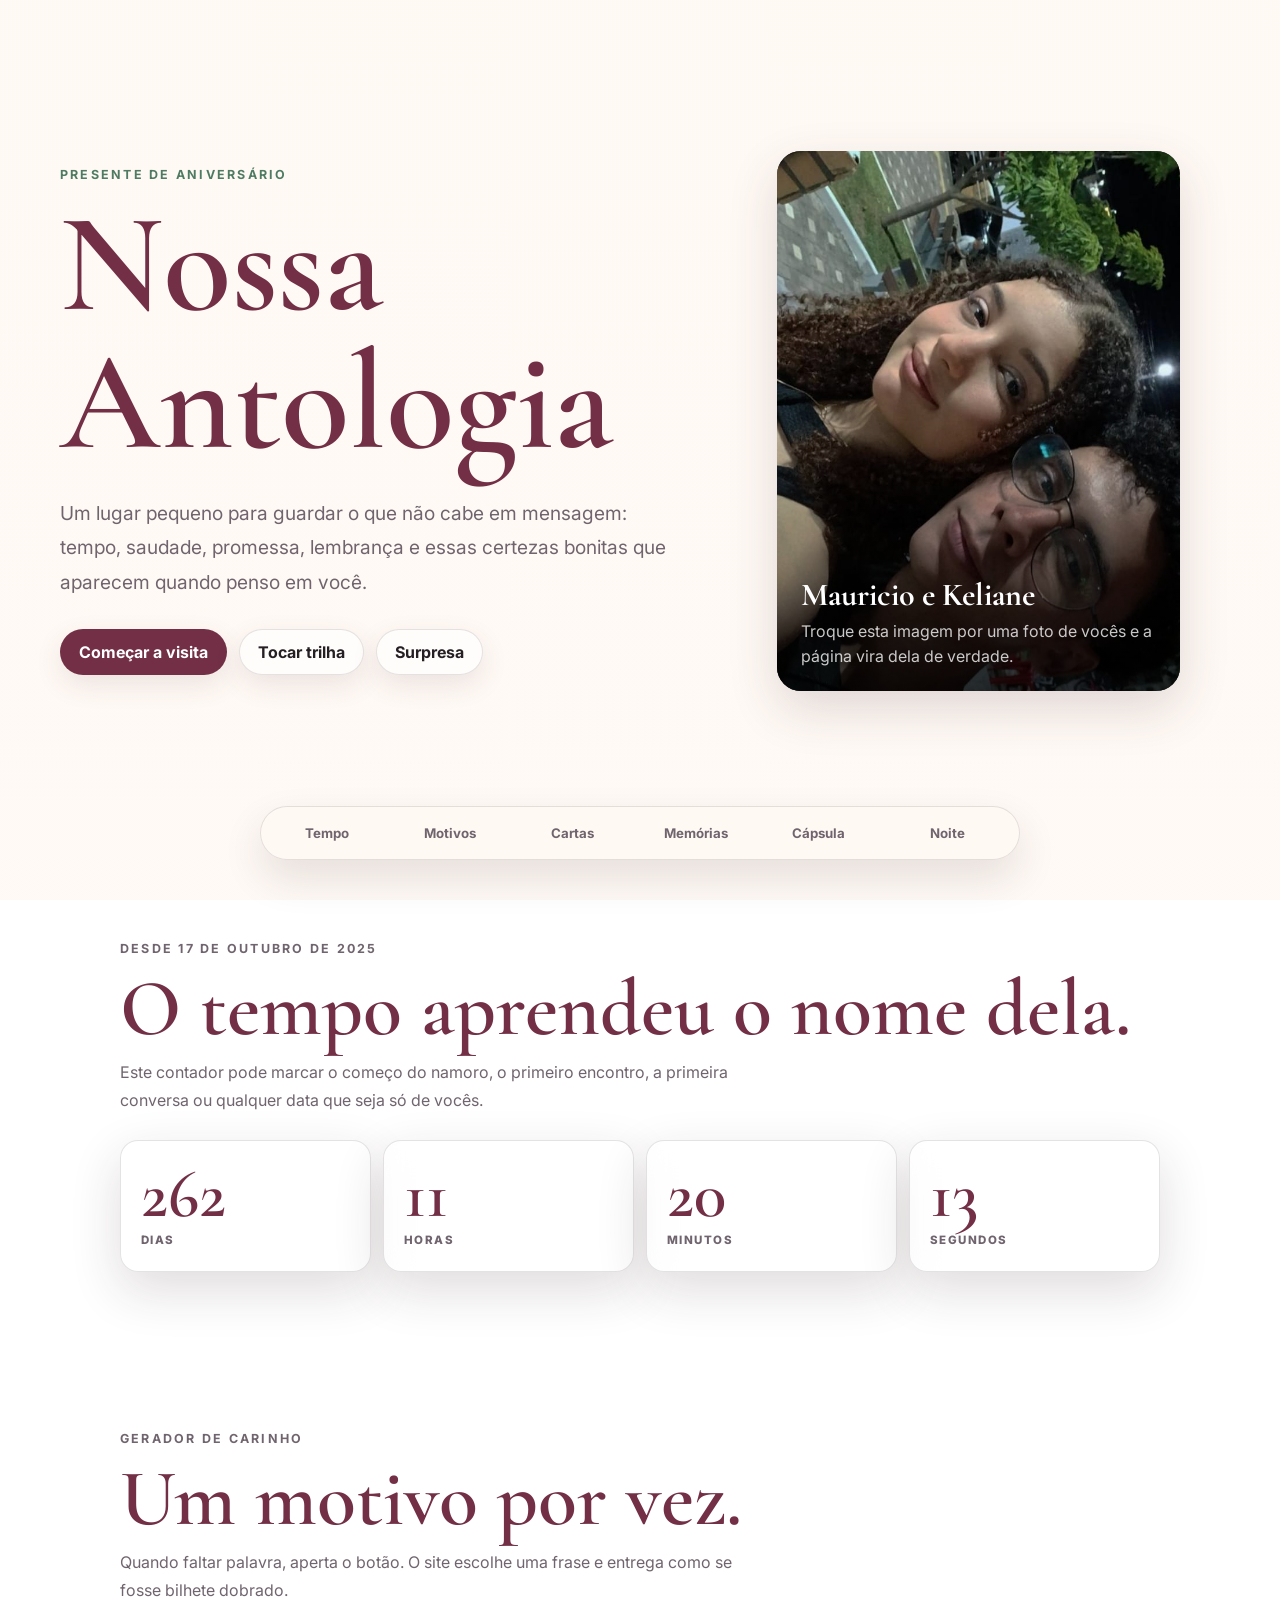
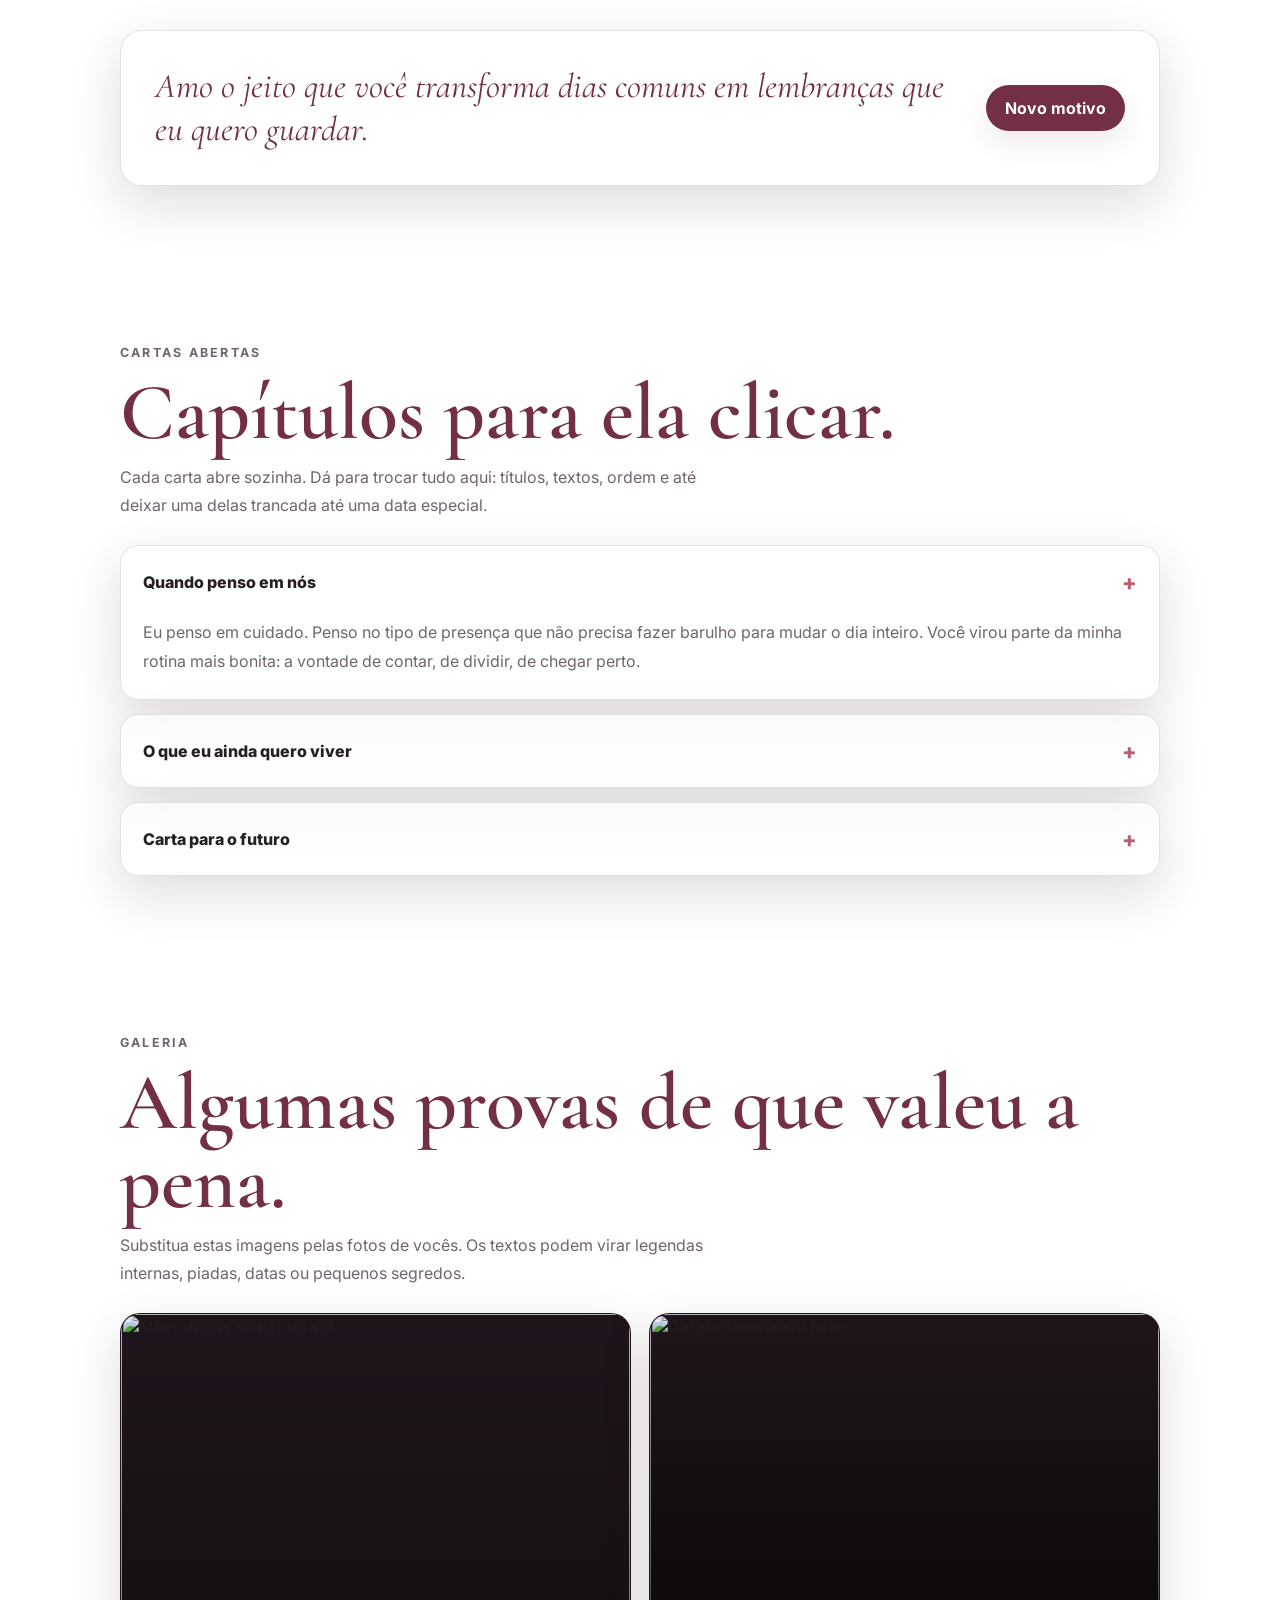
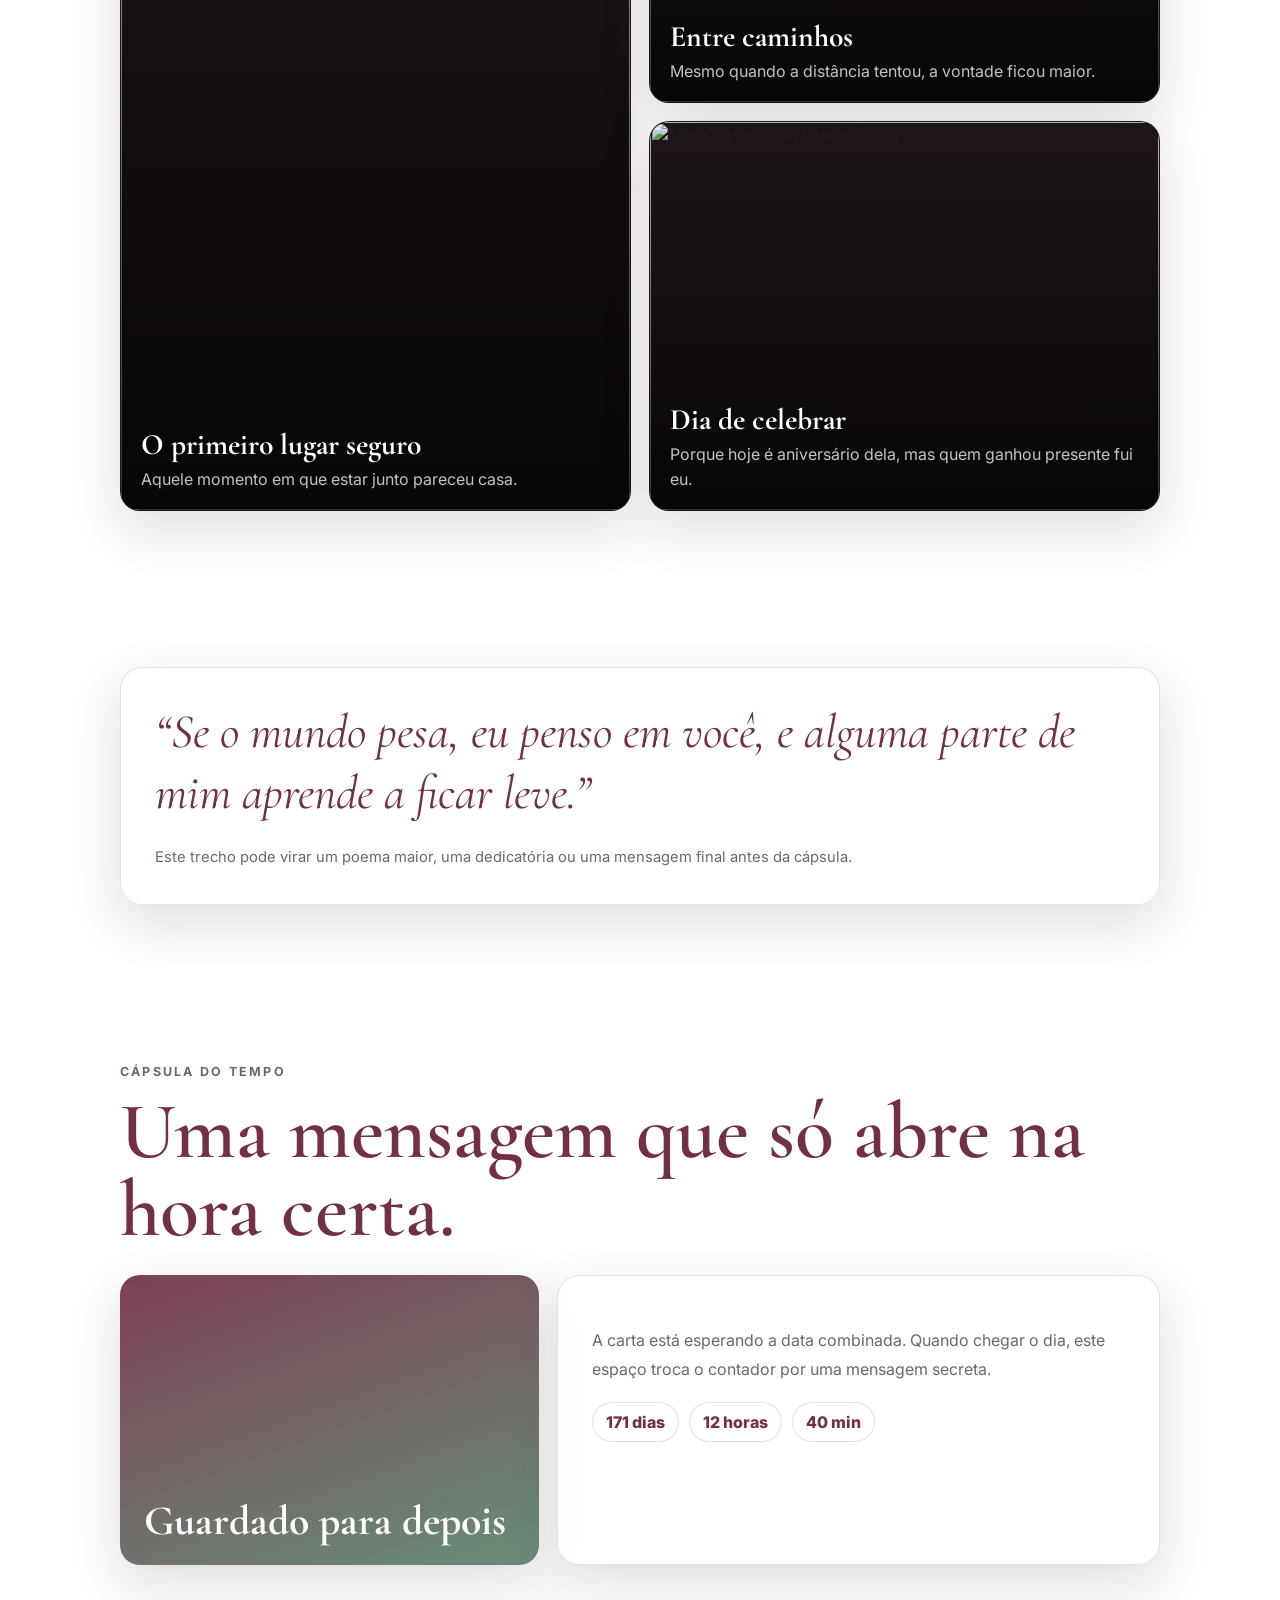
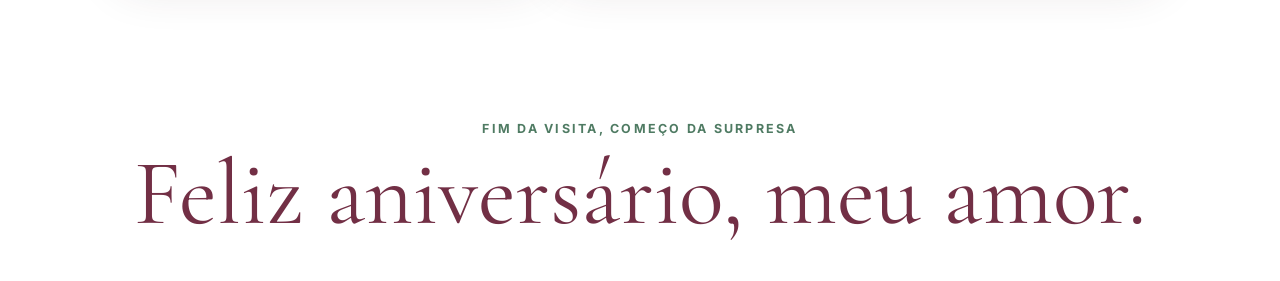
==== commit a3db191f: "presente" ====
--- a/index.html
+++ b/index.html
@@ -30,7 +30,7 @@
             </div>
 
             <figure class="hero-photo" aria-label="Foto principal do casal">
-                <img src="assets/img/imagem 8.jpeg"
+                <img src="assets/img/imagem 7.jpeg"
                     alt="Casal em um momento delicado">
                 <figcaption class="photo-caption">
                     <strong>Mauricio e Keliane</strong>
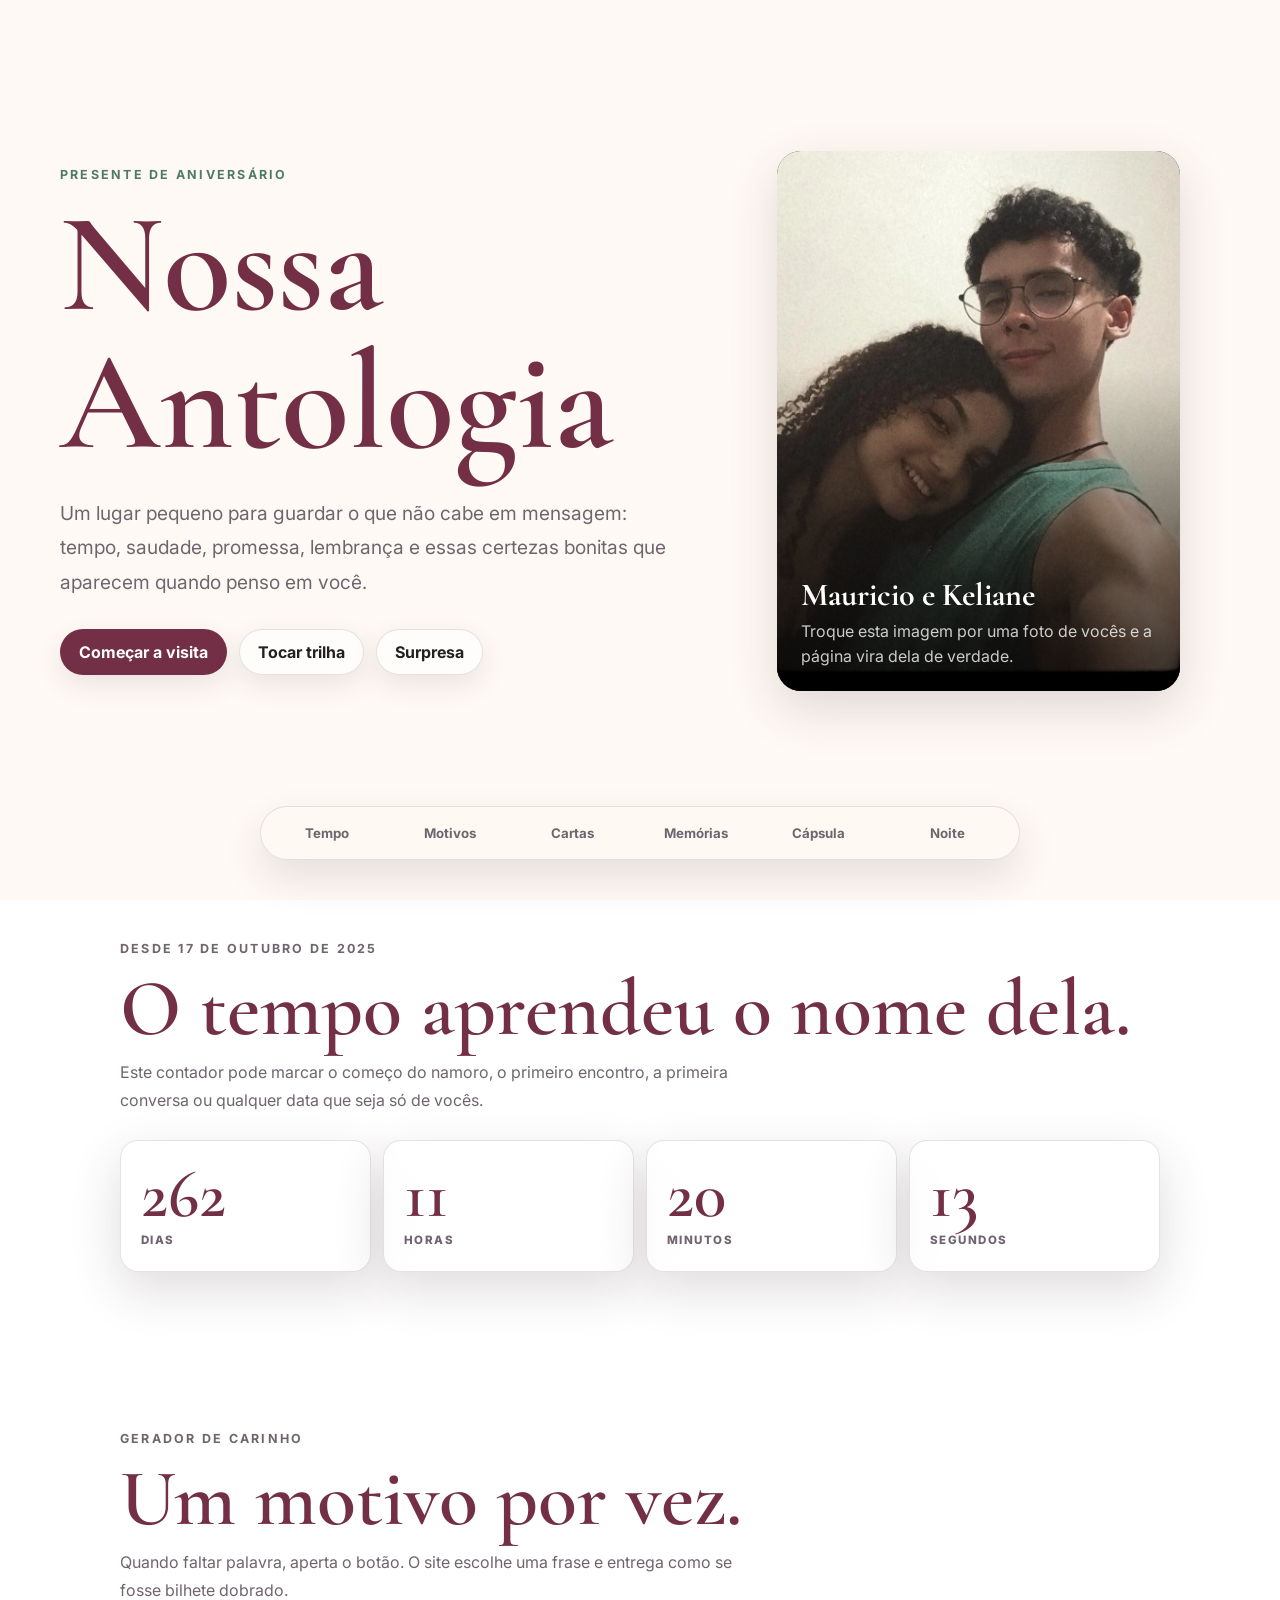
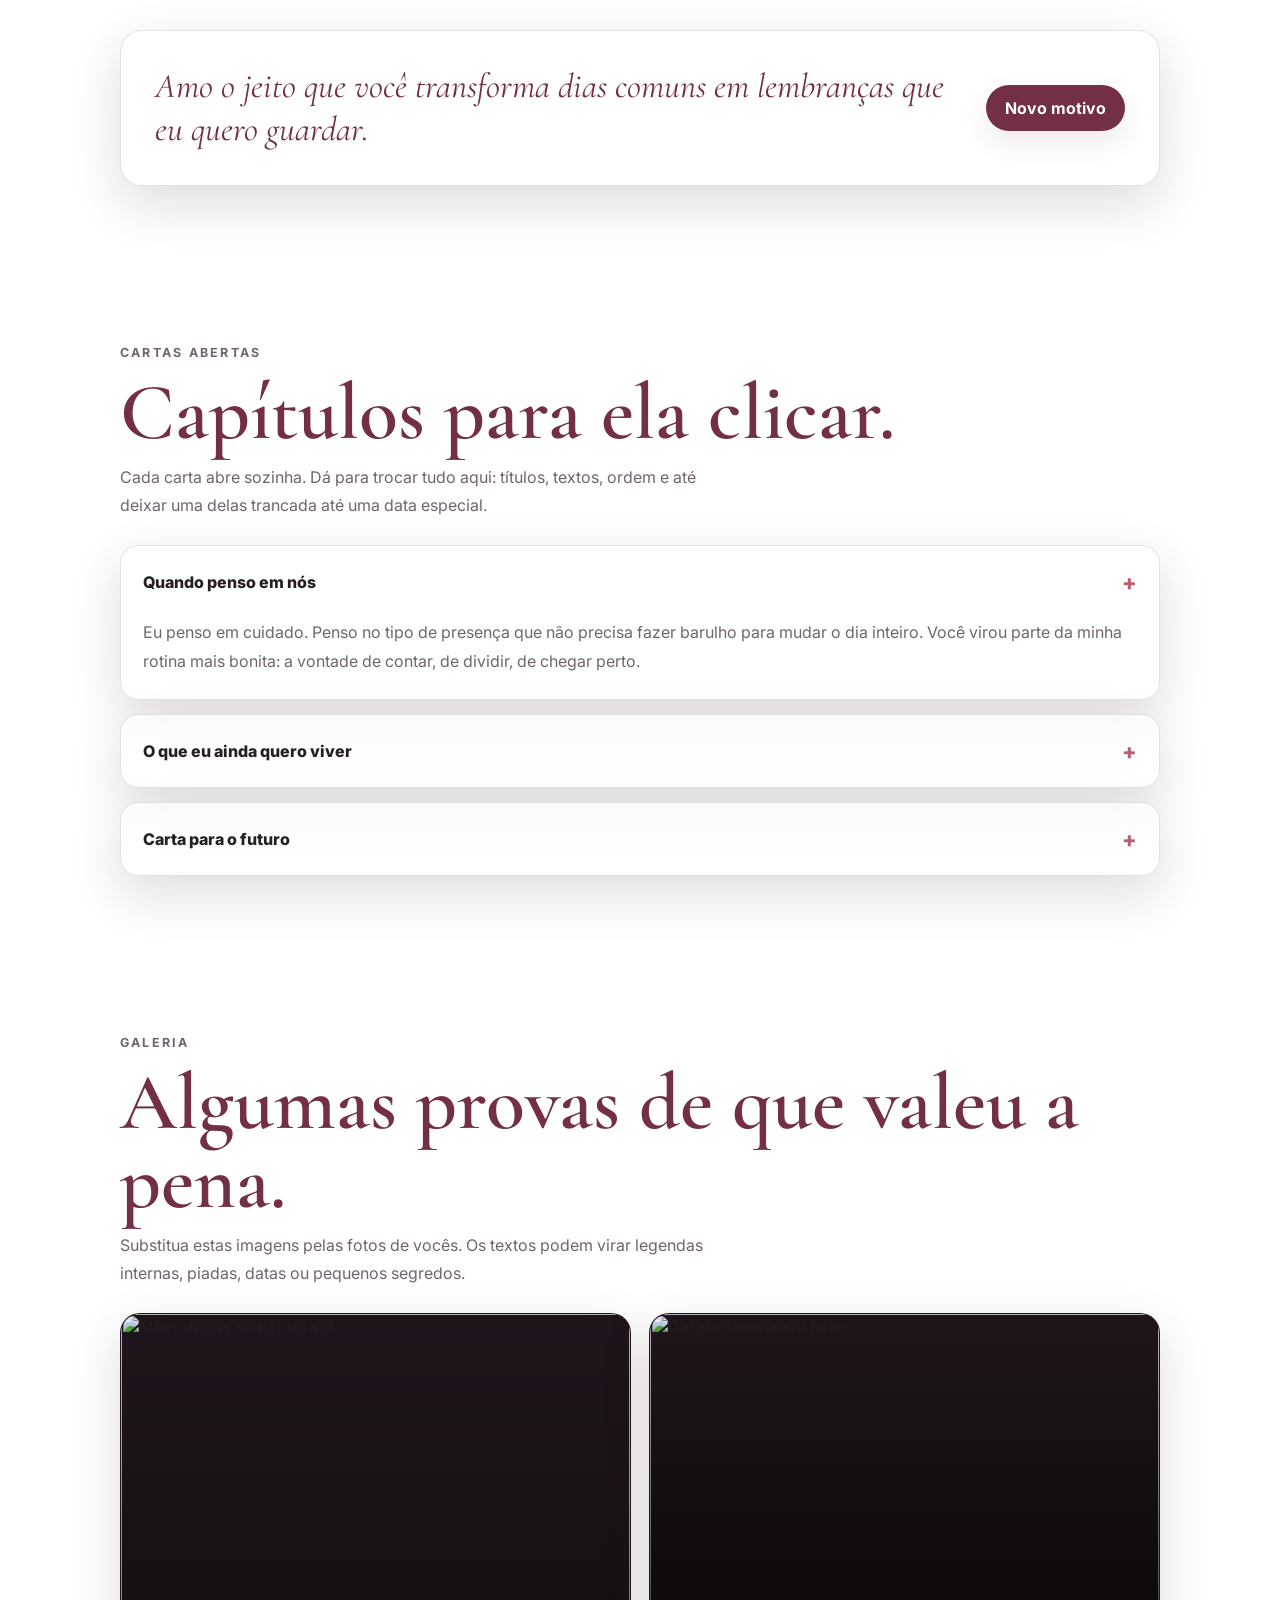
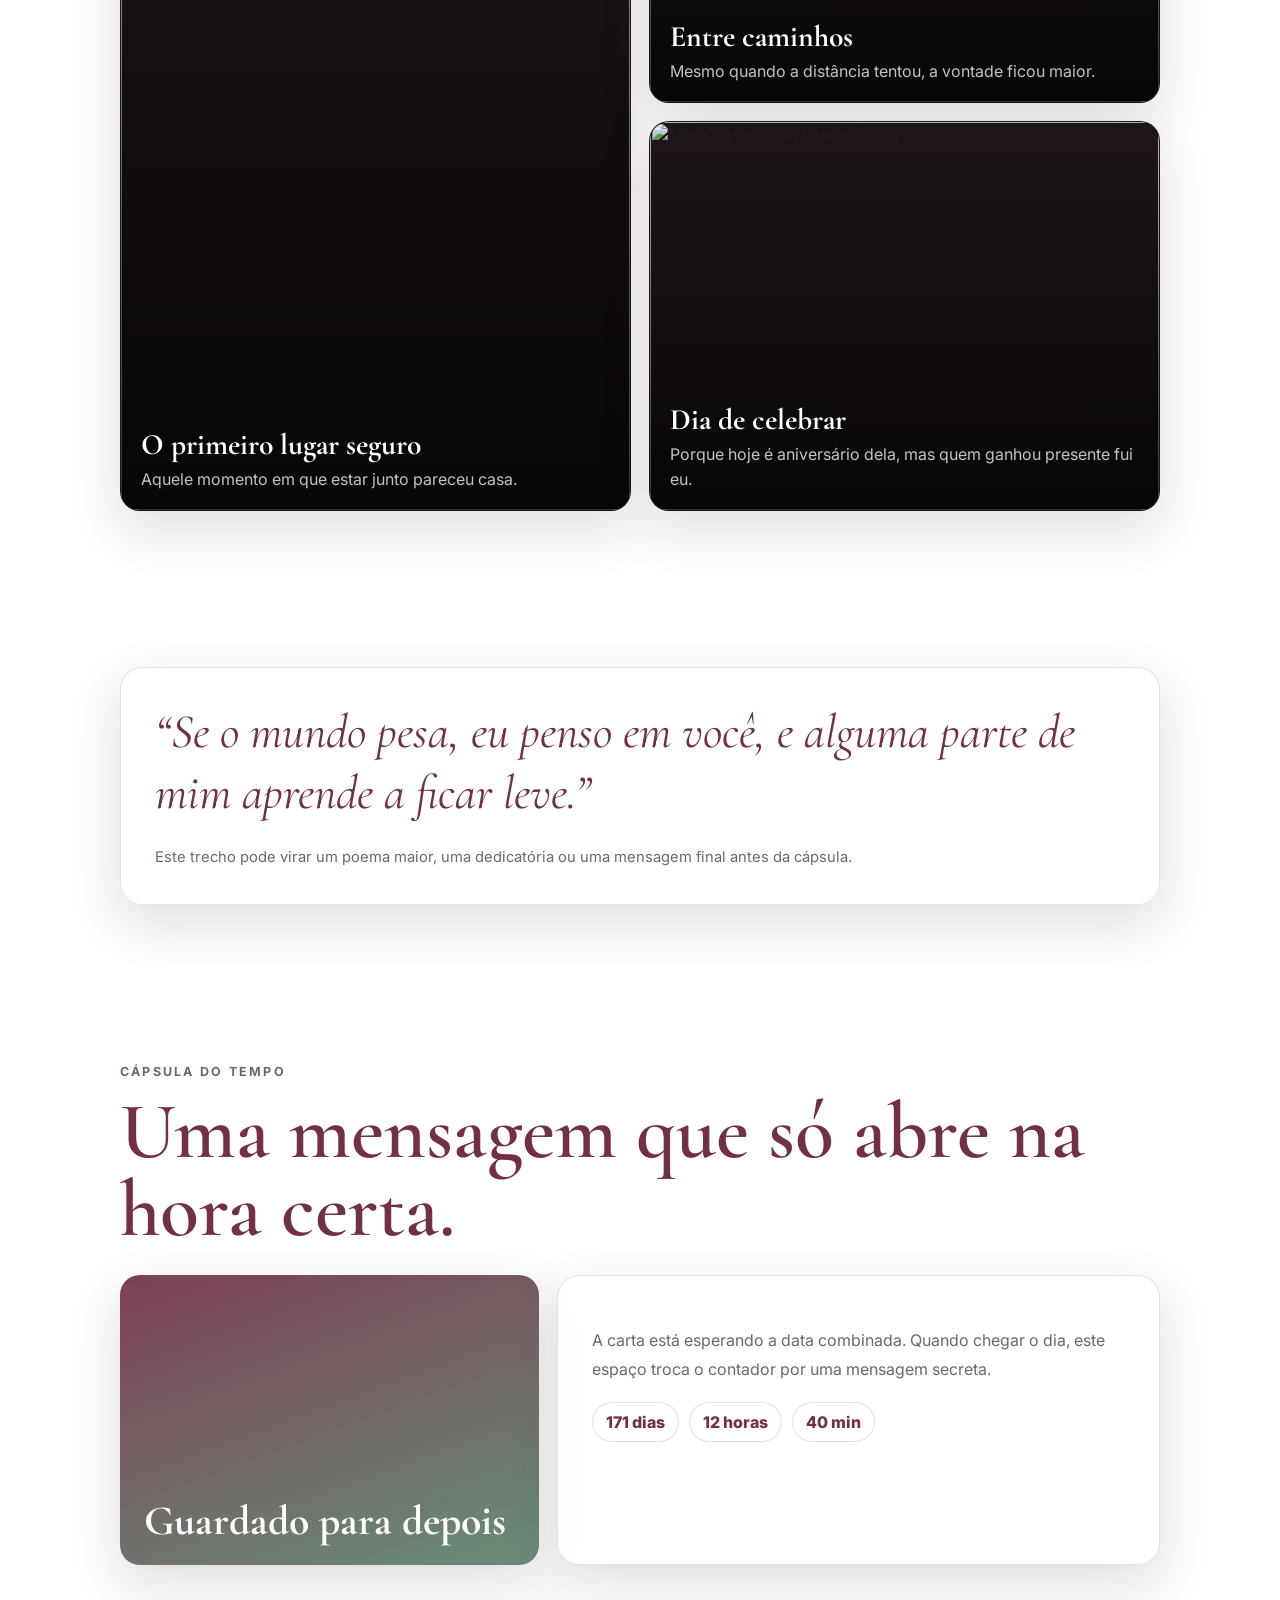
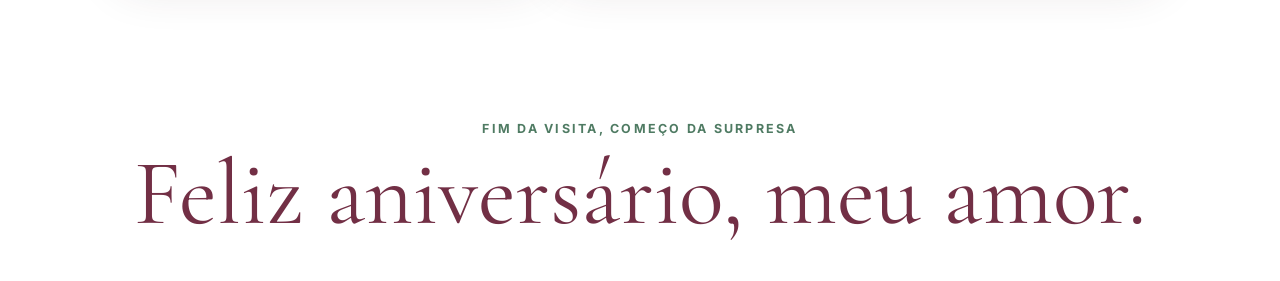
==== commit 9d8f77c7: "presente" ====
--- a/index.html
+++ b/index.html
@@ -30,7 +30,7 @@
             </div>
 
             <figure class="hero-photo" aria-label="Foto principal do casal">
-                <img src="assets/img/imagem 7.jpeg"
+                <img src="assets/img/imagem 8.jpeg"
                     alt="Casal em um momento delicado">
                 <figcaption class="photo-caption">
                     <strong>Mauricio e Keliane</strong>
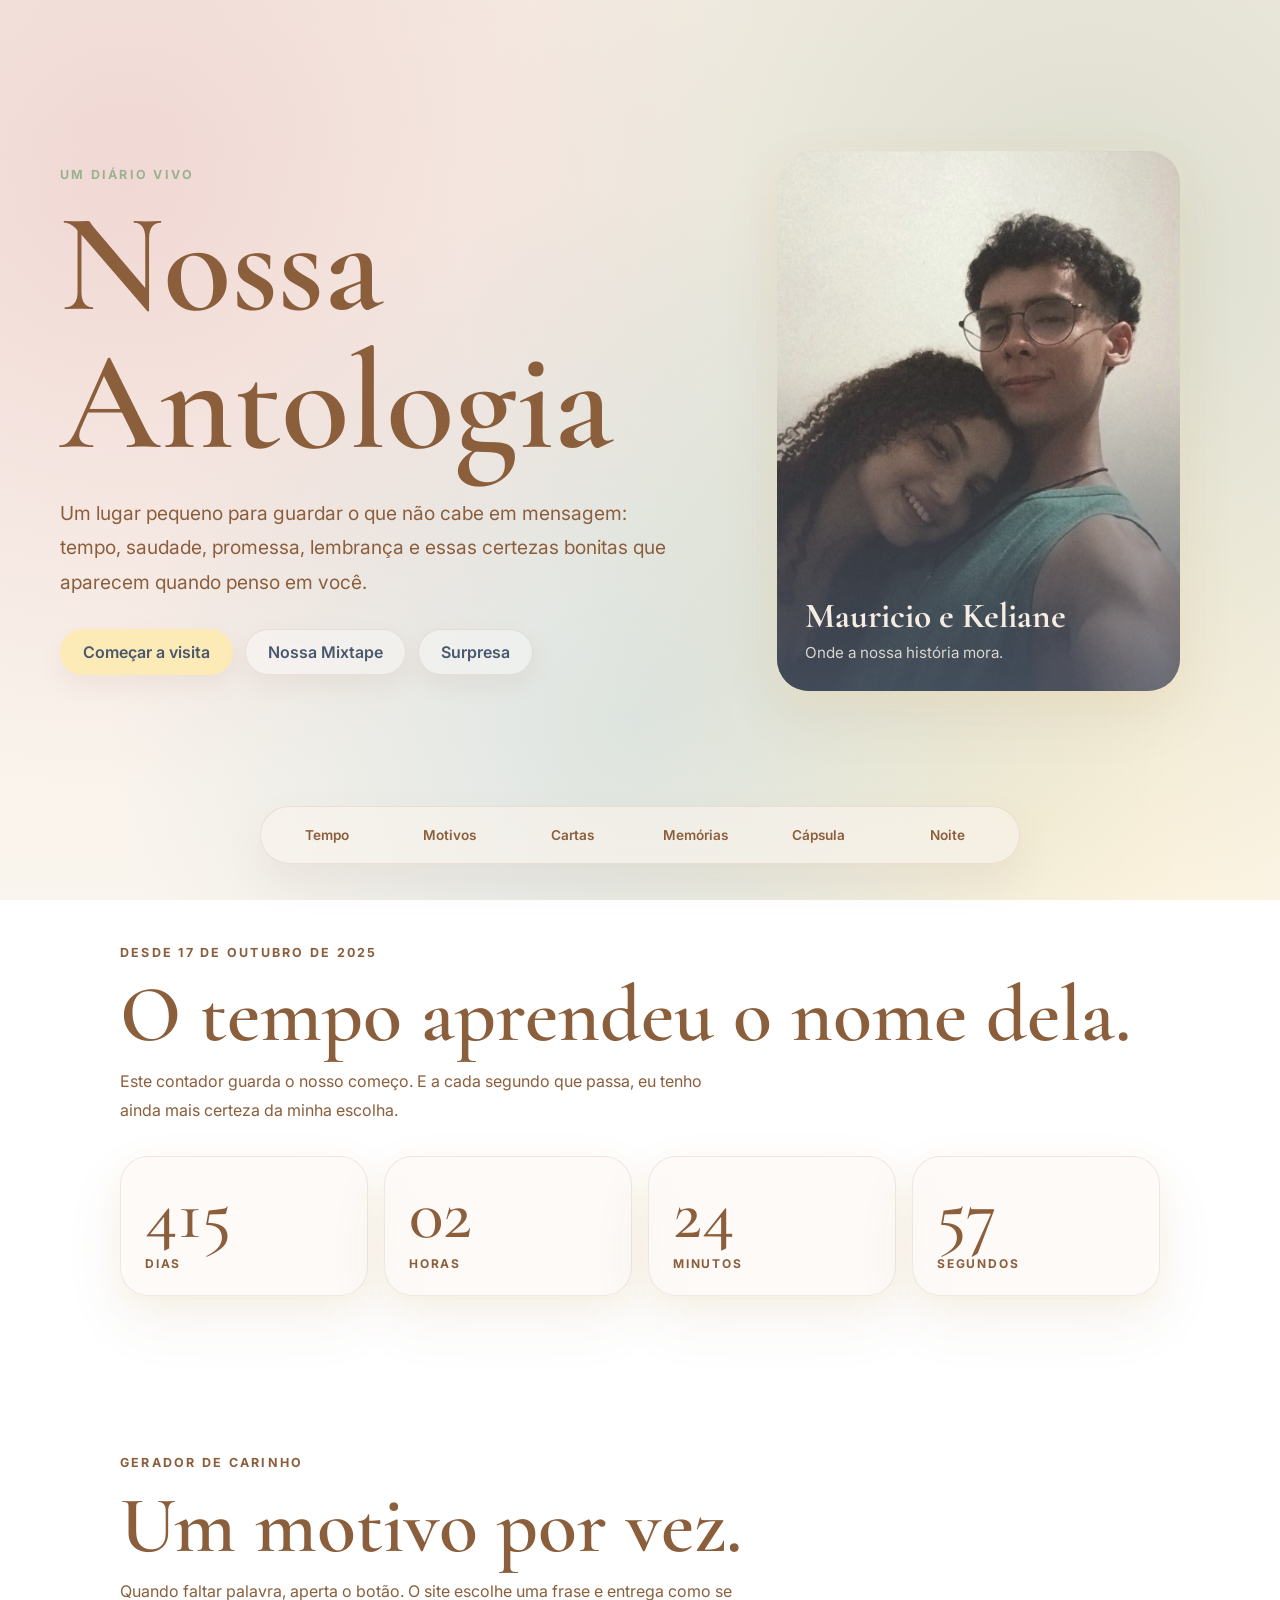
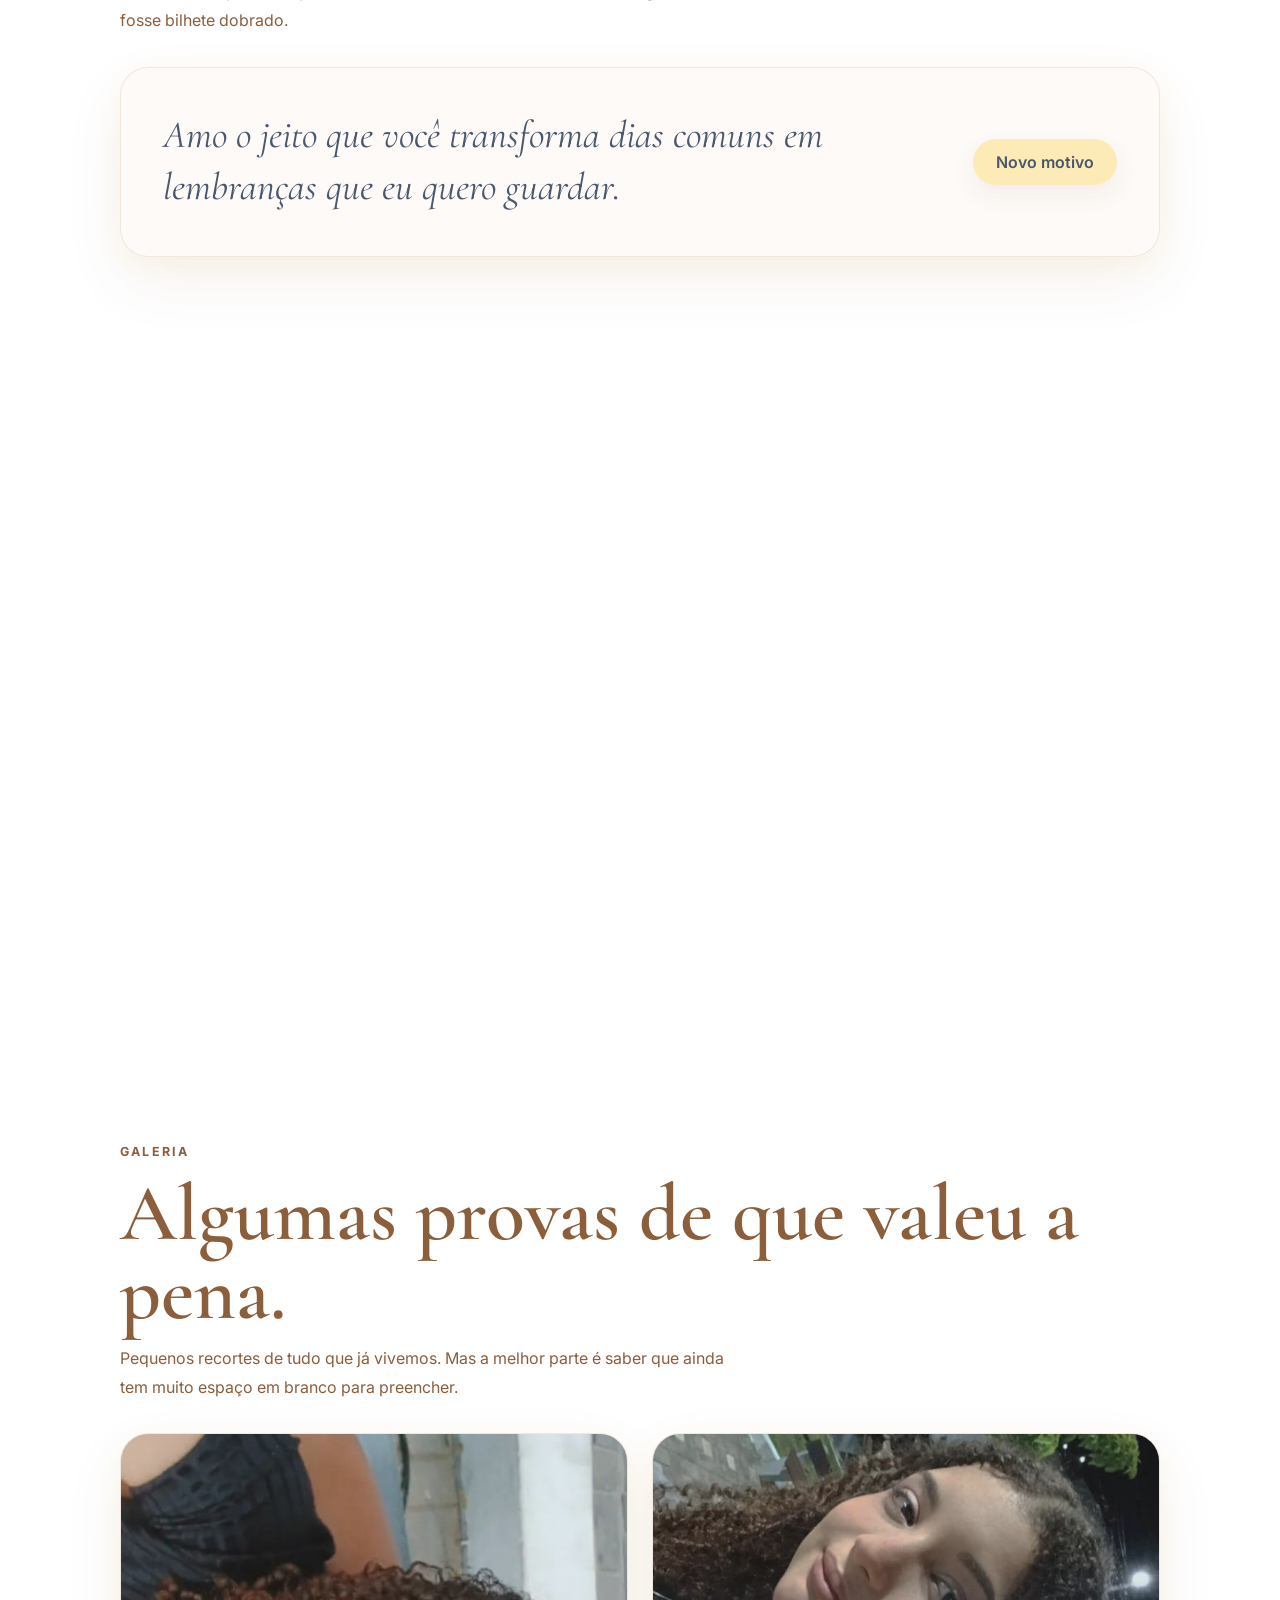
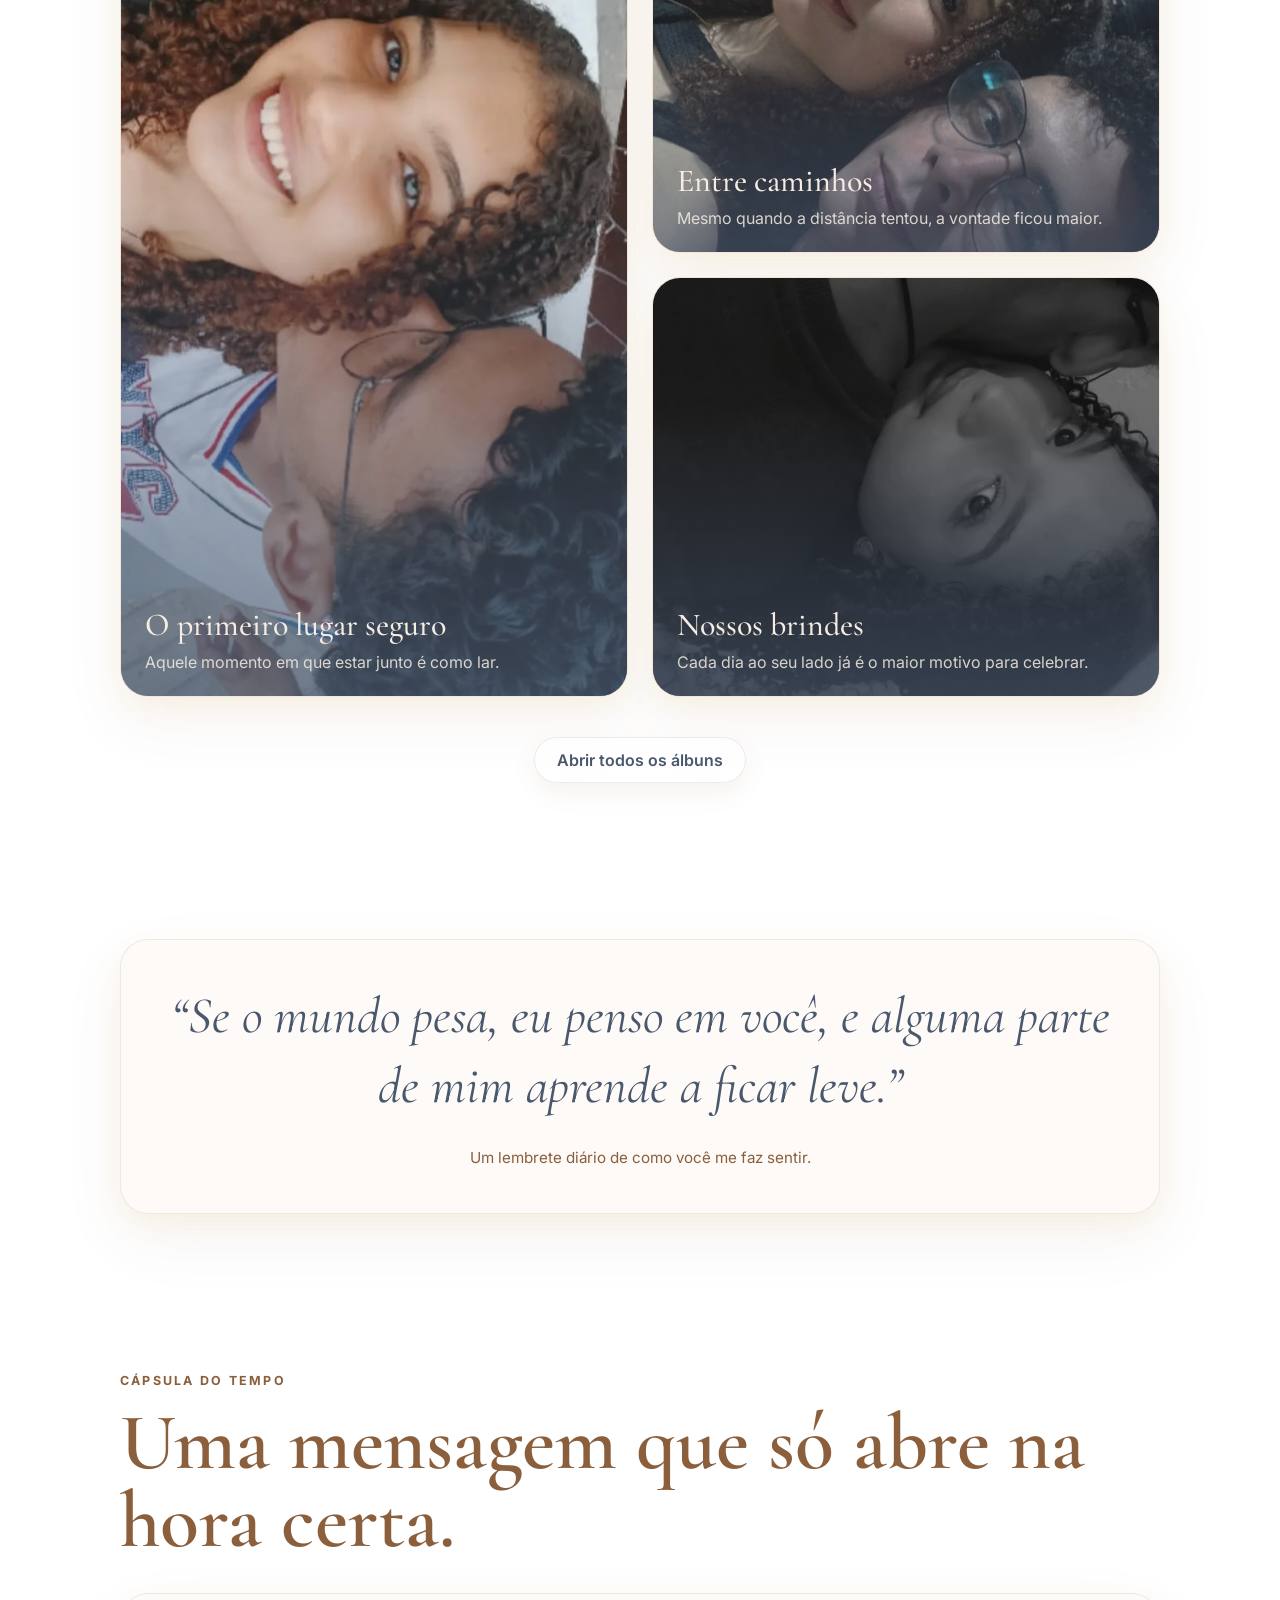
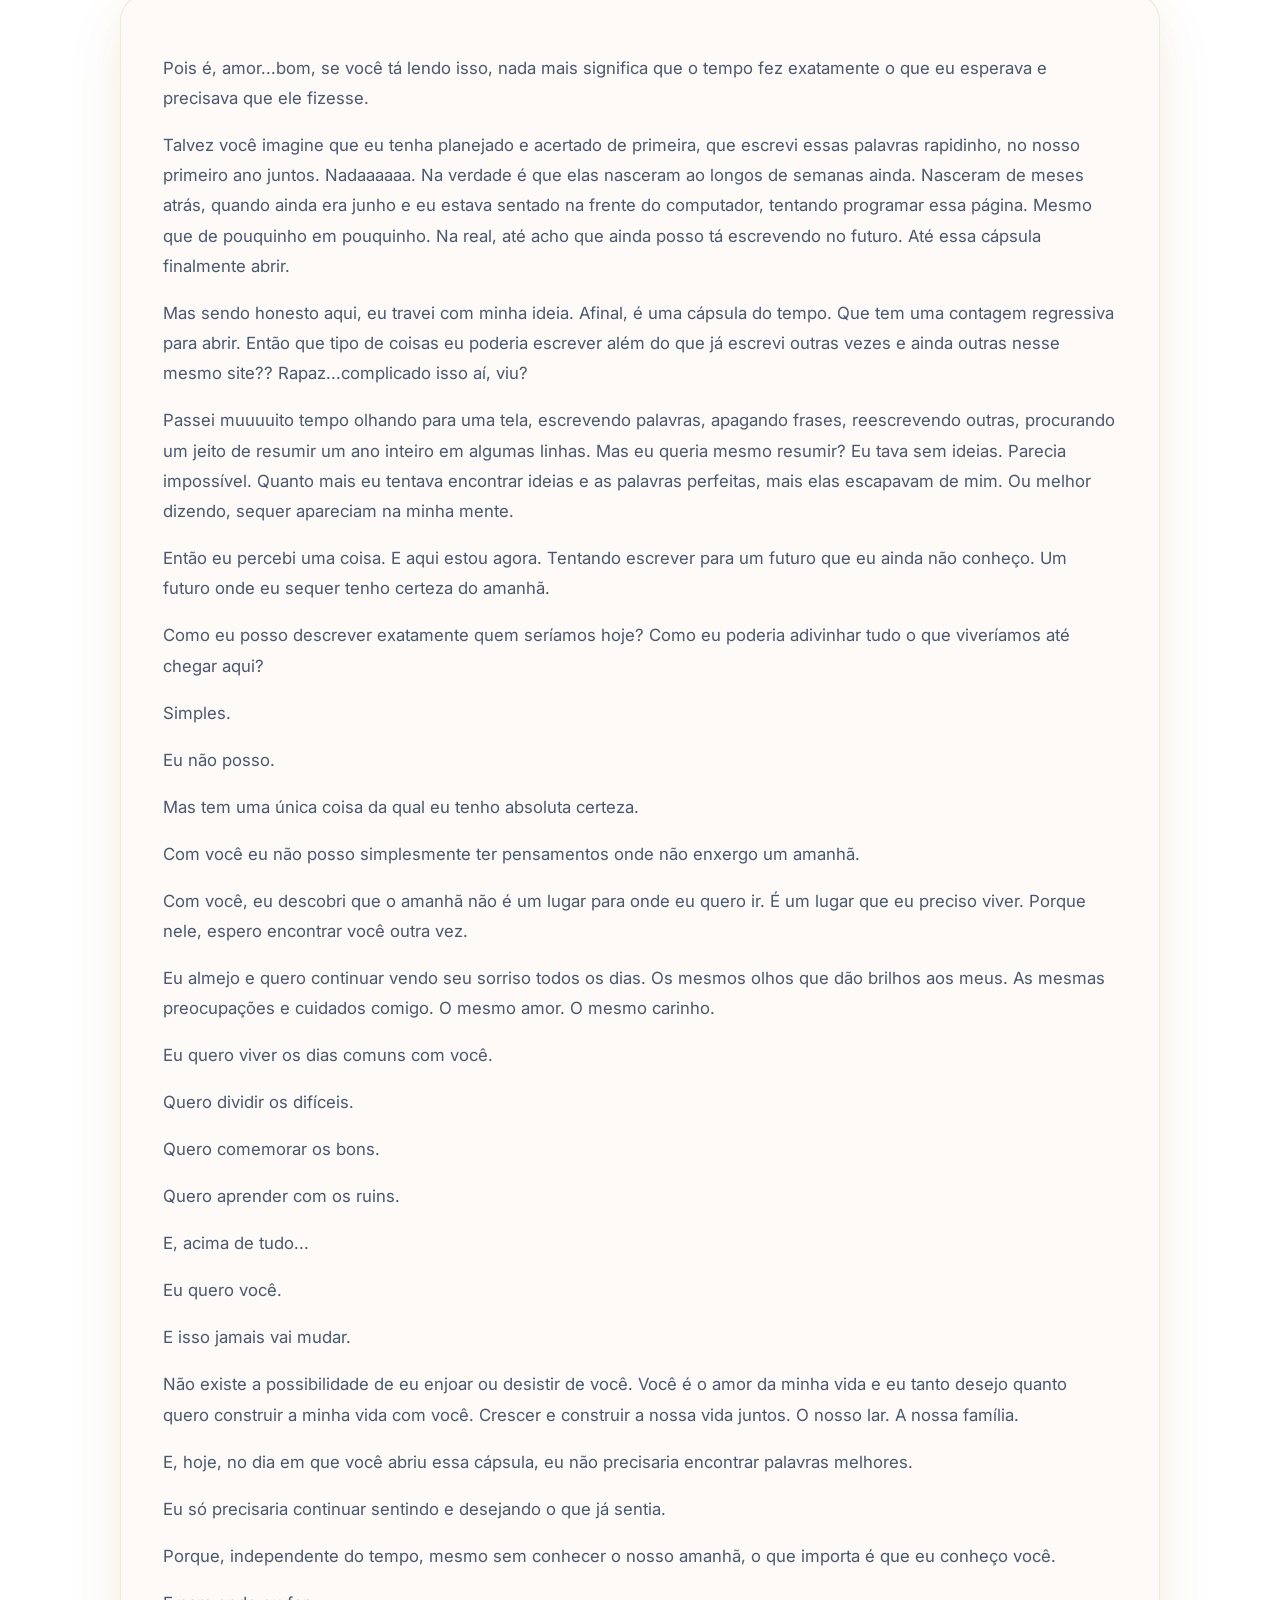
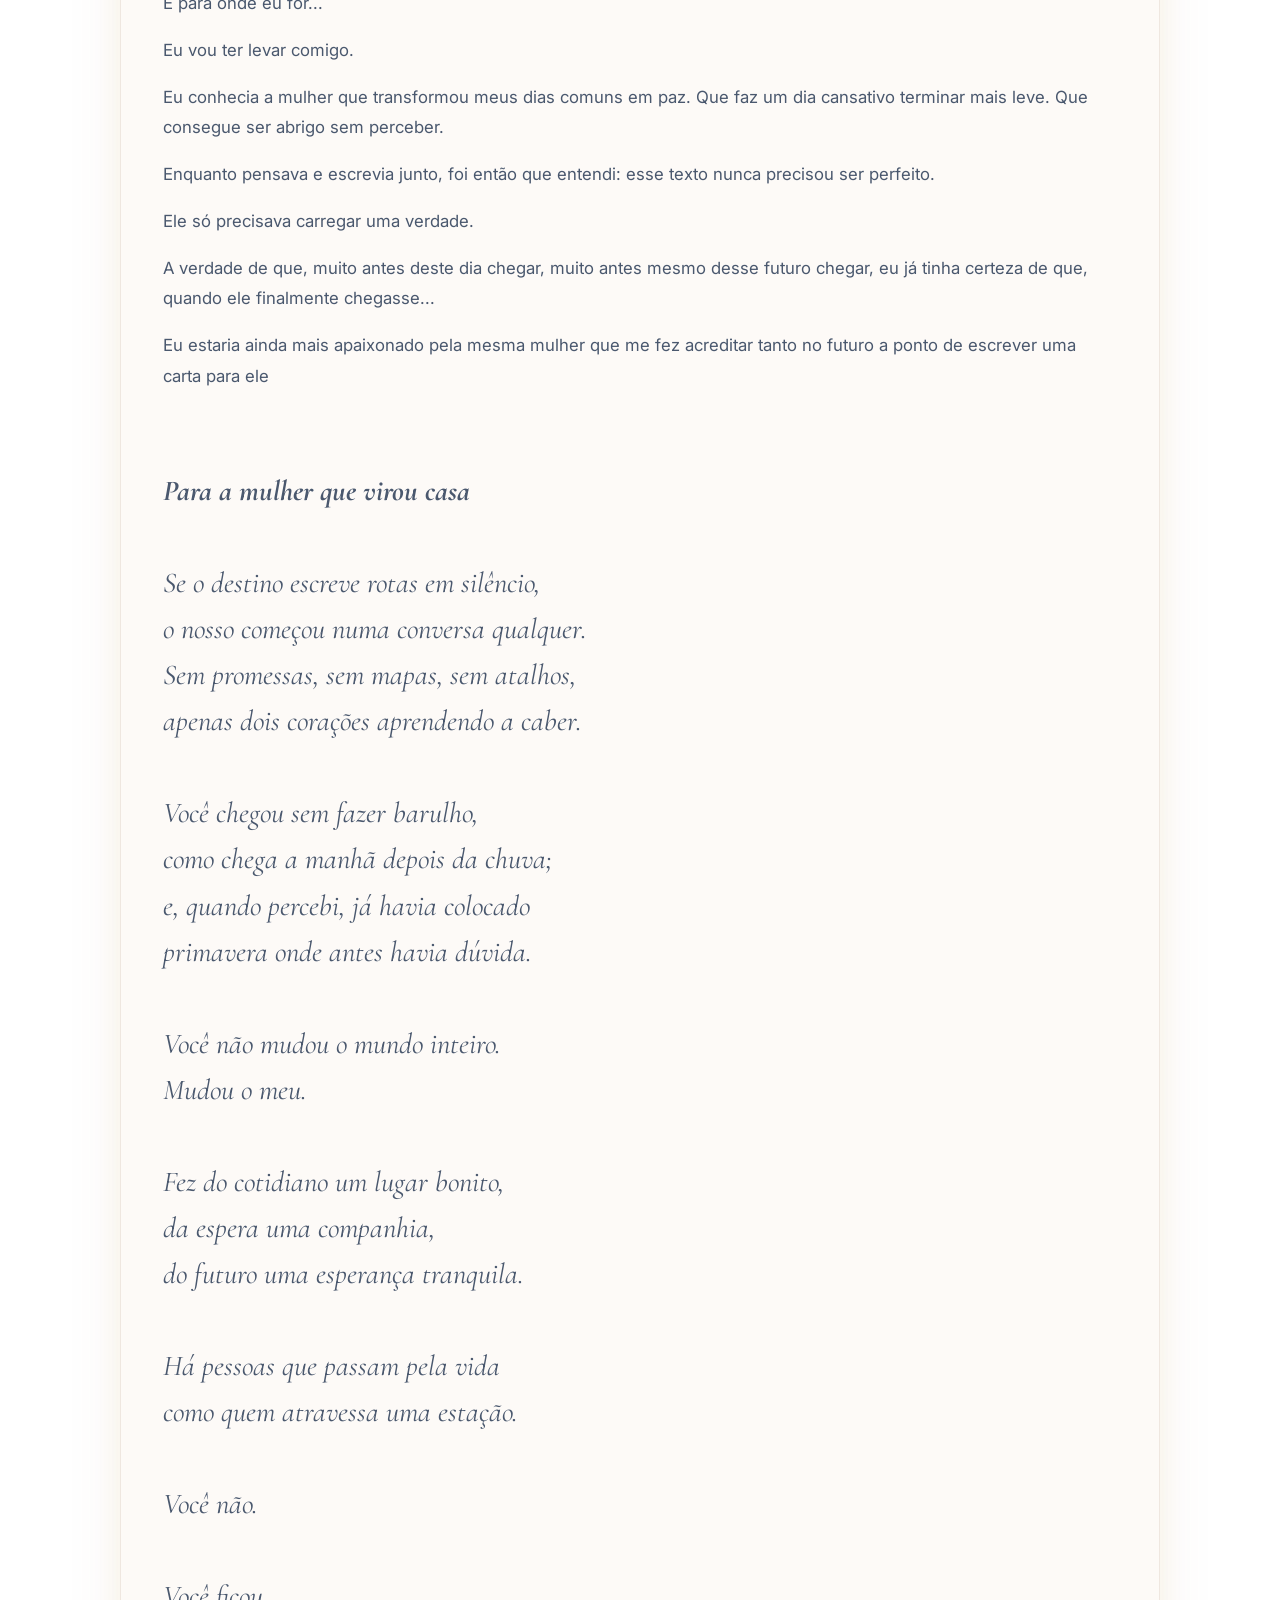
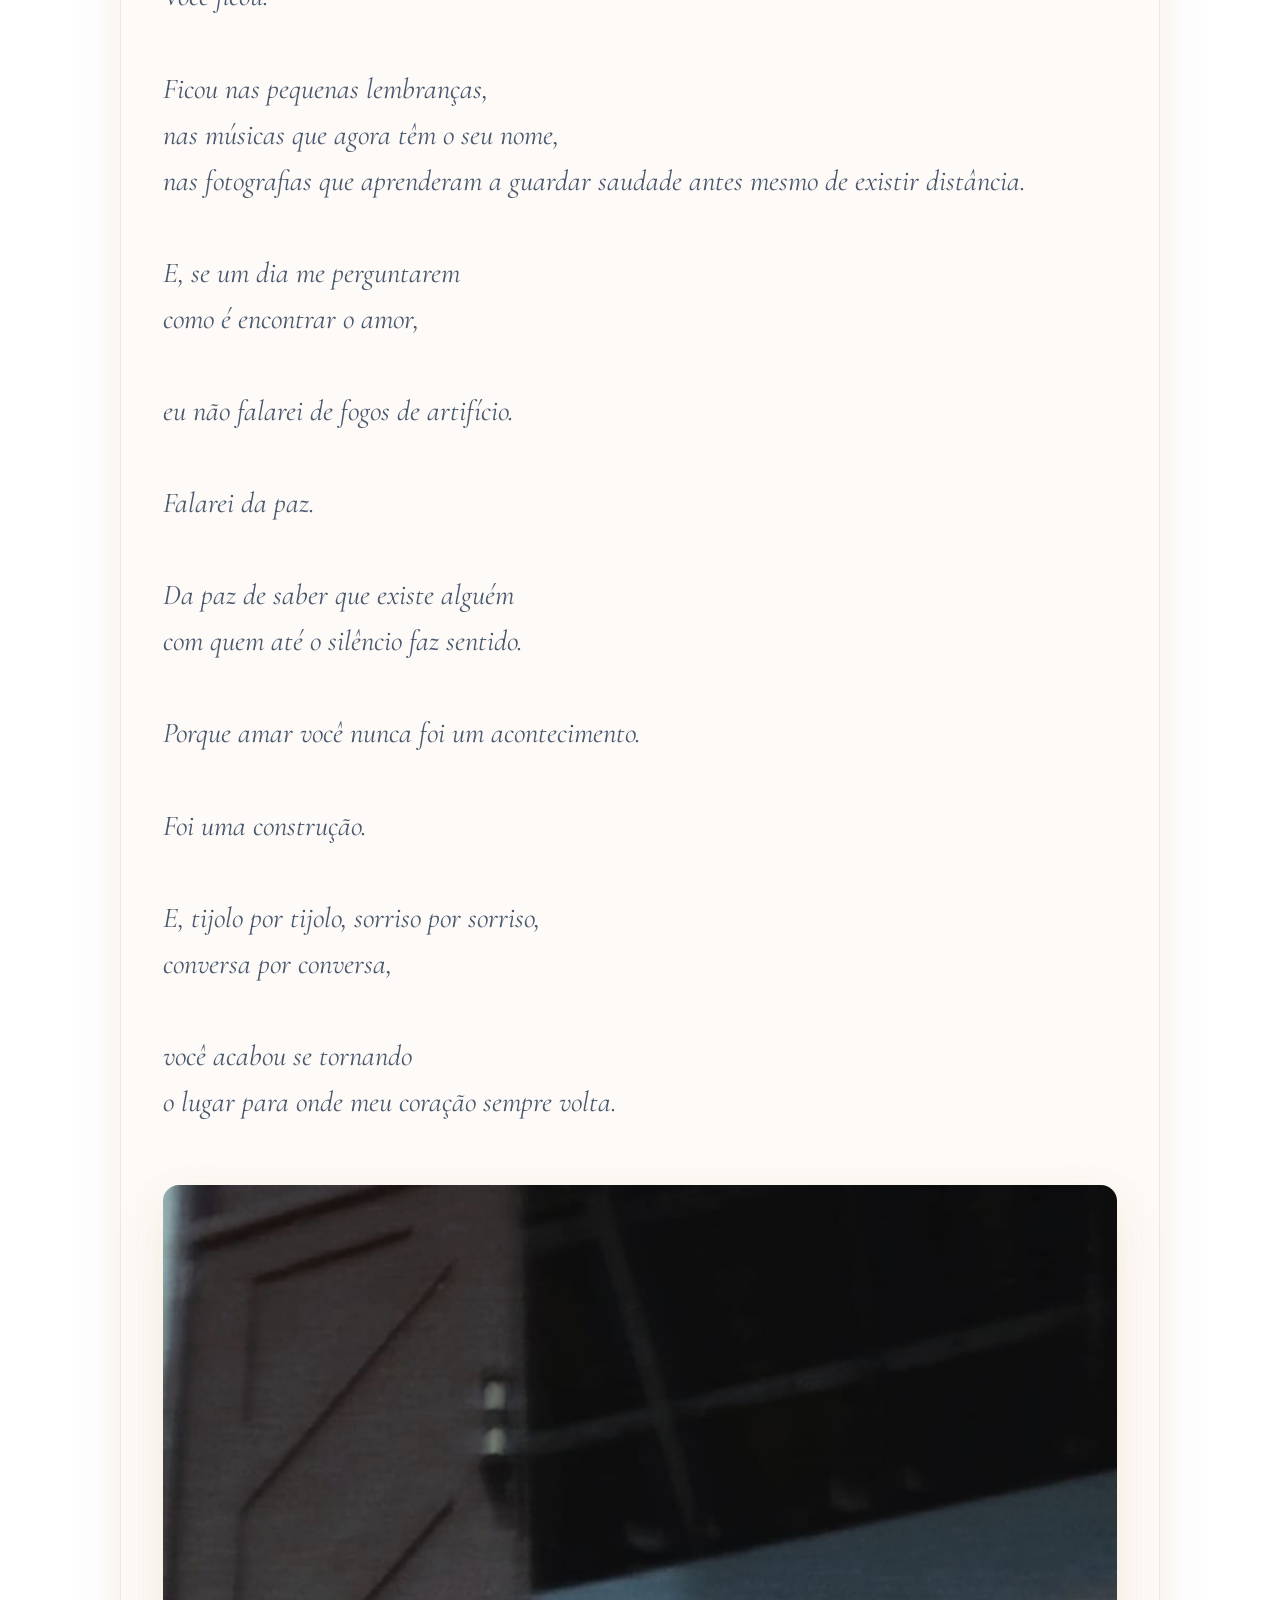
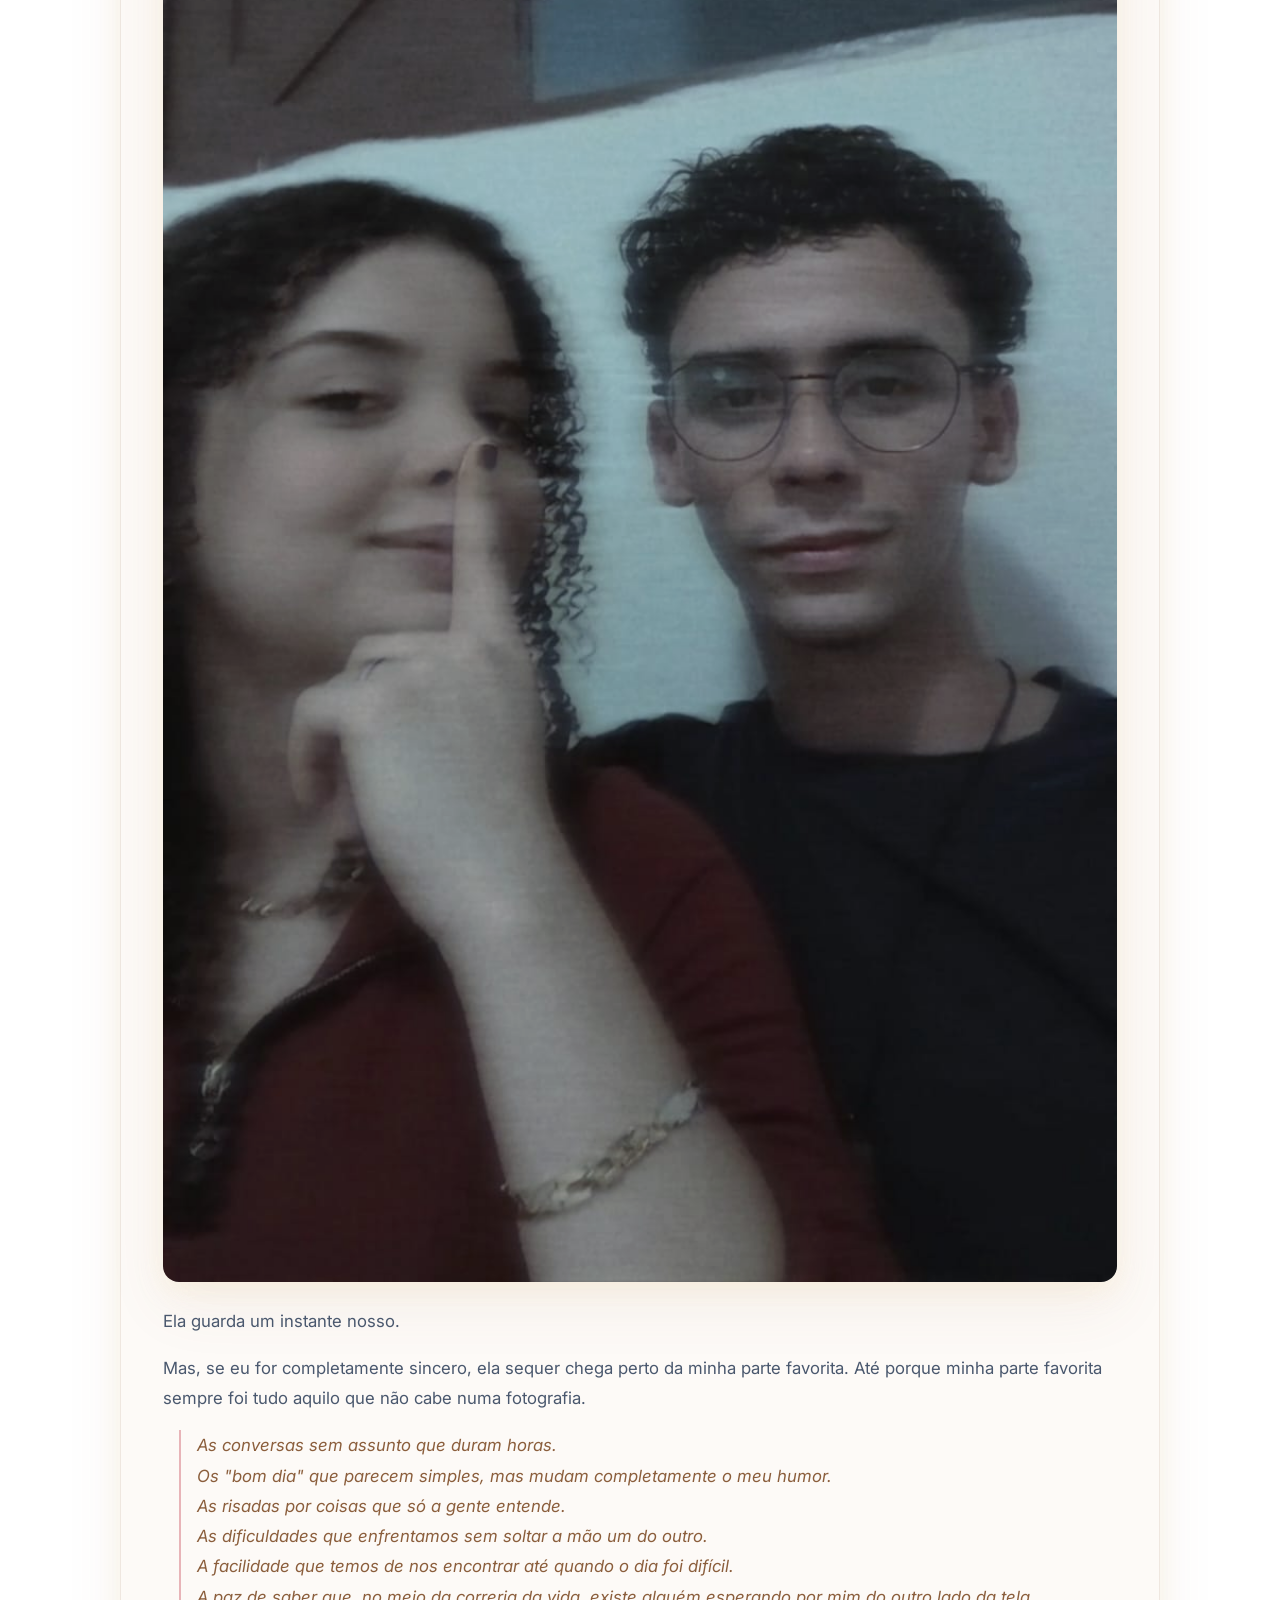
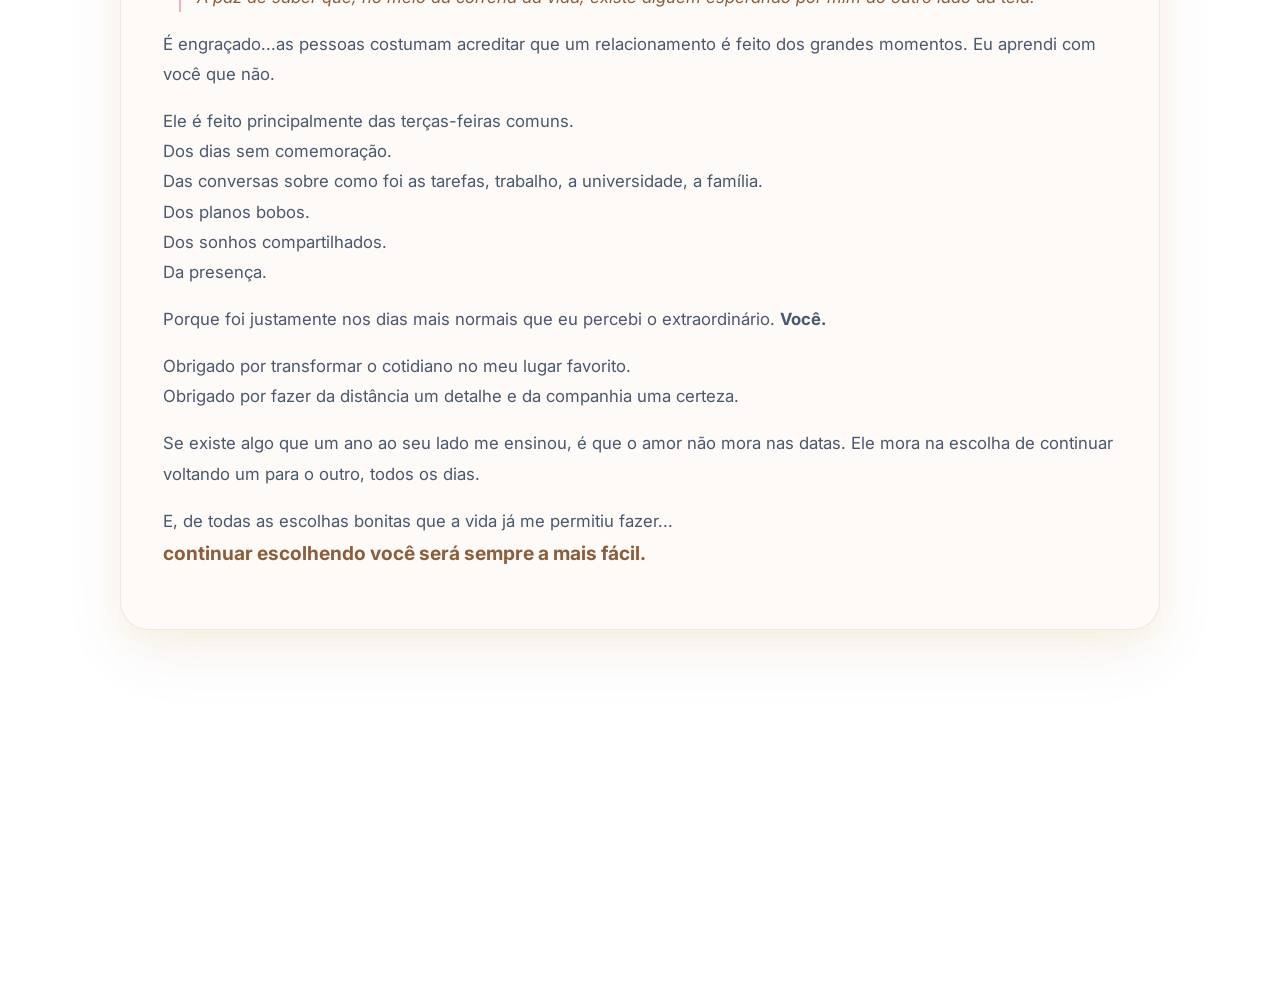
==== commit ed9780cd: "presente" ====
--- a/index.html
+++ b/index.html
@@ -1,14 +1,24 @@
+<!DOCTYPE html>
 <html lang="pt-BR">
 
 <head>
     <meta charset="UTF-8">
     <meta name="viewport" content="width=device-width, initial-scale=1.0">
     <title>Nossa Antologia</title>
+    <link rel="icon"
+        href="data:image/svg+xml,<svg xmlns=%22http://www.w3.org/2000/svg%22 viewBox=%220 0 100 100%22><text y=%22.9em%22 font-size=%2290%22>🤍</text></svg>">
+    <meta property="og:title" content="Nossa Antologia">
+    <meta property="og:description" content="Um lugar pequeno para guardar o que não cabe em mensagem.">
+    <meta property="og:image" content="https://seusite.github.io/assets/img/foto-preview.jpg">
+    <meta property="og:type" content="website">
+
     <link rel="preconnect" href="https://fonts.googleapis.com">
     <link rel="preconnect" href="https://fonts.gstatic.com" crossorigin="">
     <link
-        href="https://fonts.googleapis.com/css2?family=Cormorant+Garamond:ital,wght@0,400;0,600;1,400&amp;family=Inter:wght@400;500;600;700&amp;display=swap"
+        href="https://fonts.googleapis.com/css2?family=Cormorant+Garamond:ital,wght@0,400;0,600;1,400&family=Inter:wght@400;500;600;700&display=swap"
         rel="stylesheet">
+
+    <!-- Link para o arquivo CSS -->
     <link rel="stylesheet" href="assets/css/style.css">
 </head>
 
@@ -16,25 +26,21 @@
     <main class="shell">
         <section class="hero" id="inicio">
             <div>
-                <p class="eyebrow">Presente de aniversário</p>
+                <p class="eyebrow">Um diário vivo</p>
                 <h1>Nossa Antologia</h1>
-                <p class="lead">
-                    Um lugar pequeno para guardar o que não cabe em mensagem: tempo, saudade,
-                    promessa, lembrança e essas certezas bonitas que aparecem quando penso em você.
-                </p>
+                <p class="lead">Um lugar pequeno para guardar o que não cabe em mensagem: tempo, saudade, promessa,
+                    lembrança e essas certezas bonitas que aparecem quando penso em você.</p>
                 <div class="actions">
                     <a class="btn primary" href="#tempo">Começar a visita</a>
-                    <button class="btn" id="musicButton" type="button">Tocar trilha</button>
+                    <button class="btn" id="openPlayerBtn" type="button">Nossa Mixtape</button>
                     <button class="btn" id="petalButton" type="button">Surpresa</button>
                 </div>
             </div>
-
             <figure class="hero-photo" aria-label="Foto principal do casal">
-                <img src="assets/img/imagem 8.jpeg"
-                    alt="Casal em um momento delicado">
+                <img src="assets/img/imagem8.jpeg" alt="Casal em um momento delicado">
                 <figcaption class="photo-caption">
                     <strong>Mauricio e Keliane</strong>
-                    <span>Troque esta imagem por uma foto de vocês e a página vira dela de verdade.</span>
+                    <span>Onde a nossa história mora.</span>
                 </figcaption>
             </figure>
         </section>
@@ -52,18 +58,18 @@
             <div class="section-title">
                 <p class="eyebrow">Desde 17 de outubro de 2025</p>
                 <h2>O tempo aprendeu o nome dela.</h2>
-                <p>Este contador pode marcar o começo do namoro, o primeiro encontro, a primeira conversa ou qualquer
-                    data que seja só de vocês.</p>
+                <p>Este contador guarda o nosso começo. E a cada segundo que passa, eu tenho ainda mais certeza da minha
+                    escolha.</p>
             </div>
             <div class="timer" aria-live="polite">
-                <div class="time-box"><b id="days">262</b><span>dias</span></div>
-                <div class="time-box"><b id="hours">11</b><span>horas</span></div>
-                <div class="time-box"><b id="minutes">20</b><span>minutos</span></div>
-                <div class="time-box"><b id="seconds">13</b><span>segundos</span></div>
-            </div>
-        </section>
-
-        <section id="motivos" class="reveal visible">
+                <div class="time-box"><b id="days">0</b><span>dias</span></div>
+                <div class="time-box"><b id="hours">00</b><span>horas</span></div>
+                <div class="time-box"><b id="minutes">00</b><span>minutos</span></div>
+                <div class="time-box"><b id="seconds">00</b><span>segundos</span></div>
+            </div>
+        </section>
+
+        <section id="motivos" class="reveal">
             <div class="section-title">
                 <p class="eyebrow">Gerador de carinho</p>
                 <h2>Um motivo por vez.</h2>
@@ -77,77 +83,76 @@
             </div>
         </section>
 
-        <section id="cartas" class="reveal visible">
+        <section id="cartas" class="reveal">
             <div class="section-title">
                 <p class="eyebrow">Cartas abertas</p>
                 <h2>Capítulos para ela clicar.</h2>
-                <p>Cada carta abre sozinha. Dá para trocar tudo aqui: títulos, textos, ordem e até deixar uma delas
-                    trancada até uma data especial.</p>
+                <p>Cada carta abre sozinha. O que eu não consigo dizer olhando nos seus olhos, eu deixo guardado aqui.
+                </p>
             </div>
             <div class="letters">
                 <article class="letter open">
                     <button type="button">Quando penso em nós <span>+</span></button>
-                    <div class="letter-body">
-                        Eu penso em cuidado. Penso no tipo de presença que não precisa fazer barulho para mudar o dia
-                        inteiro. Você virou parte da minha rotina mais bonita: a vontade de contar, de dividir, de
-                        chegar perto.
-                    </div>
+                    <div class="letter-body">Eu penso em cuidado. Penso no tipo de presença que não precisa fazer
+                        barulho para mudar o dia inteiro. Você virou parte da minha rotina mais bonita: a vontade de
+                        contar, de dividir, de chegar perto.</div>
                 </article>
                 <article class="letter">
                     <button type="button">O que eu ainda quero viver <span>+</span></button>
-                    <div class="letter-body">
-                        Quero muitos domingos sem pressa, muitas fotos tremidas, viagens simples, planos bobos,
-                        conversas sérias e a tranquilidade de olhar para o lado e saber que é você.
-                    </div>
+                    <div class="letter-body">Quero muitos domingos sem pressa, muitas fotos tremidas, viagens simples,
+                        planos bobos, conversas sérias e a tranquilidade de olhar para o lado e saber que é você.</div>
                 </article>
                 <article class="letter locked" id="lockedLetter">
                     <button type="button">Carta para o futuro <span>+</span></button>
-                    <div class="letter-body" id="lockedBody">Ainda faltam 171 dias para esta carta abrir.</div>
-                </article>
-            </div>
-        </section>
-
-        <section id="memorias" class="reveal visible">
+                    <div class="letter-body" id="lockedBody">Ainda faltam dias para esta carta abrir.</div>
+                </article>
+            </div>
+        </section>
+
+        <section id="memorias" class="reveal">
             <div class="section-title">
                 <p class="eyebrow">Galeria</p>
                 <h2>Algumas provas de que valeu a pena.</h2>
-                <p>Substitua estas imagens pelas fotos de vocês. Os textos podem virar legendas internas, piadas, datas
-                    ou pequenos segredos.</p>
+                <p>Pequenos recortes de tudo que já vivemos. Mas a melhor parte é saber que ainda tem muito espaço em
+                    branco para preencher.</p>
             </div>
             <div class="gallery">
                 <article class="memory large">
-                    <img src="https://images.unsplash.com/photo-1516589178581-6cd7833ae3b2?auto=format&amp;fit=crop&amp;w=1100&amp;q=85"
+                    <img src="assets/img/imagem3.jpeg"
                         alt="Mãos dadas ao pôr do sol">
-                    <div><strong>O primeiro lugar seguro</strong><span>Aquele momento em que estar junto pareceu
-                            casa.</span></div>
+                    <div><strong>O primeiro lugar seguro</strong><span>Aquele momento em que estar junto é como lar.</span></div>
                 </article>
                 <article class="memory">
-                    <img src="https://images.unsplash.com/photo-1494774157365-9e04c6720e47?auto=format&amp;fit=crop&amp;w=1000&amp;q=85"
+                    <img src="assets/img/imagem10.jpeg"
                         alt="Casal caminhando junto">
                     <div><strong>Entre caminhos</strong><span>Mesmo quando a distância tentou, a vontade ficou
                             maior.</span></div>
                 </article>
                 <article class="memory">
-                    <img src="https://images.unsplash.com/photo-1515934751635-c81c6bc9a2d8?auto=format&amp;fit=crop&amp;w=1000&amp;q=85"
+                    <img src="assets/img/imagem12.jpeg"
                         alt="Mesa de celebração romântica">
-                    <div><strong>Dia de celebrar</strong><span>Porque hoje é aniversário dela, mas quem ganhou presente
-                            fui eu.</span></div>
-                </article>
-            </div>
-        </section>
-
-        <section id="poema" class="reveal visible">
+                    <div><strong>Nossos brindes</strong><span>Cada dia ao seu lado já é o maior motivo para
+                            celebrar.</span></div>
+                </article>
+            </div>
+
+            <div style="text-align: center; margin-top: 40px;">
+                <a href="albuns.html" class="btn">Abrir todos os álbuns</a>
+            </div>
+
+        </section>
+
+        <section id="poema" class="reveal">
             <div class="panel">
                 <p class="poem" id="poemText">
                     “Se o mundo pesa, eu penso em você,
                     e alguma parte de mim aprende a ficar leve.”
-                    <small>Este trecho pode virar um poema maior, uma dedicatória ou uma mensagem final antes da
-                        cápsula.</small>
+                    <small>Um lembrete diário de como você me faz sentir.</small>
                 </p>
             </div>
         </section>
 
-        <section id="capsula" class="reveal visible">
+        <section id="capsula" class="reveal">
             <div class="section-title">
                 <p class="eyebrow">Cápsula do tempo</p>
                 <h2>Uma mensagem que só abre na hora certa.</h2>
@@ -158,33 +163,62 @@
                 </div>
                 <div class="panel">
                     <p class="capsule-state" id="capsuleText">
-                        A carta está esperando a data combinada. Quando chegar o dia, este espaço troca o contador por
-                        uma mensagem secreta.
+                        Uma cartinha para você, que só poderá ser aberta em 17 de outubro de 2026. Até lá, ela fica guardada aqui, como um segredo nosso.
                     </p>
-                    <div class="capsule-count" id="capsuleCount">
-                        <span class="pill">171 dias</span>
-                        <span class="pill">12 horas</span>
-                        <span class="pill">40 min</span>
-                    </div>
-                </div>
-            </div>
-        </section>
-
-        <section class="finale reveal visible">
-            <p class="eyebrow">Fim da visita, começo da surpresa</p>
-            <p class="signature">Feliz aniversário, meu amor.</p>
+                    <div class="capsule-count" id="capsuleCount"></div>
+                </div>
+            </div>
+        </section>
+
+        <section class="finale reveal">
+            <p class="eyebrow">Nenhum ponto final, apenas vírgulas.</p>
+            <p class="signature">Com amor, sempre.</p>
         </section>
     </main>
 
     <div class="toast" id="toast" role="status" aria-live="polite"></div>
 
-    <audio id="soundtrack" loop="" preload="none">
-        <source src="assets/audio/trilha sonora.mp3" type="audio/mpeg">
-    </audio>
-
-    <script src="assets/js/app.js" defer></script>
-
-
+    <!-- REPRODUTOR DE MÚSICA (FITA CASSETE) -->
+    <div id="mixtape-overlay" class="lightbox-overlay">
+        <div class="mixtape-card">
+            <button class="mixtape-close" id="closePlayerBtn" aria-label="Fechar">&times;</button>
+
+            <div class="cassette-tape">
+                <div class="cassette-label">
+                    <small>Lado A</small>
+                    <strong>Para Keliane</strong>
+                </div>
+                <div class="cassette-wheels">
+                    <span class="wheel"></span>
+                    <span class="wheel"></span>
+                </div>
+            </div>
+
+            <h3 id="track-title" class="track-title">Selecione uma música</h3>
+
+            <div class="player-controls">
+                <input type="range" id="progress-bar" class="progress-bar" value="0" max="100">
+                <div class="time-display">
+                    <span id="current-time">0:00</span>
+                    <span id="total-time">0:00</span>
+                </div>
+
+                <div class="buttons-row">
+                    <button id="btn-loop" title="Repetir">🔁</button>
+                    <button id="btn-prev" title="Voltar">⏮</button>
+                    <button id="btn-play" class="play-main" title="Tocar/Pausar">▶</button>
+                    <button id="btn-next" title="Avançar">⏭</button>
+                </div>
+            </div>
+
+            <ul class="playlist-list" id="playlist-list">
+                <!-- As músicas serão adicionadas aqui dinamicamente -->
+            </ul>
+        </div>
+    </div>
+
+    <script src="assets/js/data.js"></script>
+    <script src="assets/js/app.js"></script>
 </body>
 
 </html>
--- a/assets/css/style.css
+++ b/assets/css/style.css
@@ -1,679 +1,1130 @@
-  :root {
-      --ink: #251f24;
-      --muted: #70656e;
-      --paper: #fff9f4;
-      --soft: #f7eadf;
-      --line: rgba(37, 31, 36, 0.12);
-      --rose: #b85f72;
-      --wine: #722f45;
-      --gold: #b88942;
-      --green: #4f7b63;
-      --night: #161217;
-      --shadow: 0 18px 50px rgba(65, 35, 45, 0.16);
-      --serif: "Cormorant Garamond", Georgia, serif;
-      --sans: "Inter", system-ui, sans-serif;
-  }
-
-  * {
-      box-sizing: border-box;
-  }
-
-  html {
-      scroll-behavior: smooth;
-  }
-
-  body {
-      margin: 0;
-      color: var(--ink);
-      background:
-          linear-gradient(180deg, rgba(255, 249, 244, 0.96), rgba(255, 249, 244, 0.92)),
-          url("https://images.unsplash.com/photo-1518895949257-7621c3c786d7?auto=format&fit=crop&w=1800&q=85");
-      background-attachment: fixed;
-      background-size: cover;
-      font-family: var(--sans);
-      overflow-x: hidden;
-  }
-
-  body.is-night {
-      --ink: #f6edf2;
-      --muted: #cdbec8;
-      --paper: #181318;
-      --soft: #241a22;
-      --line: rgba(255, 255, 255, 0.14);
-      --rose: #e7a0ae;
-      --wine: #ffc1cd;
-      --gold: #d8ad66;
-      --green: #8ab79d;
-      --shadow: 0 18px 55px rgba(0, 0, 0, 0.32);
-      background:
-          linear-gradient(180deg, rgba(22, 18, 23, 0.9), rgba(22, 18, 23, 0.96)),
-          url("https://images.unsplash.com/photo-1518895949257-7621c3c786d7?auto=format&fit=crop&w=1800&q=85");
-      background-attachment: fixed;
-      background-size: cover;
-  }
-
-  button,
-  input {
-      font: inherit;
-  }
-
-  button {
-      cursor: pointer;
-  }
-
-  a {
-      color: inherit;
-      text-decoration: none;
-  }
-
-  .shell {
-      min-height: 100vh;
-  }
-
-  .hero {
-      min-height: 92vh;
-      display: grid;
-      grid-template-columns: minmax(0, 1.04fr) minmax(300px, 0.82fr);
-      gap: clamp(28px, 5vw, 72px);
-      align-items: center;
-      width: min(1160px, calc(100% - 40px));
-      margin: 0 auto;
-      padding: 42px 0 28px;
-  }
-
-  .eyebrow {
-      margin: 0 0 14px;
-      color: var(--green);
-      font-size: 0.78rem;
-      font-weight: 700;
-      letter-spacing: 0.18em;
-      text-transform: uppercase;
-  }
-
-  h1,
-  h2,
-  h3 {
-      font-family: var(--serif);
-      font-weight: 600;
-      line-height: 0.98;
-      margin: 0;
-  }
-
-  h1 {
-      color: var(--wine);
-      font-size: clamp(3.5rem, 12vw, 8.8rem);
-      max-width: 780px;
-  }
-
-  .lead {
-      max-width: 620px;
-      margin: 24px 0 0;
-      color: var(--muted);
-      font-size: clamp(1rem, 2vw, 1.2rem);
-      line-height: 1.8;
-  }
-
-  .actions {
-      display: flex;
-      flex-wrap: wrap;
-      gap: 12px;
-      margin-top: 30px;
-  }
-
-  .btn {
-      min-height: 46px;
-      border: 1px solid var(--line);
-      border-radius: 999px;
-      padding: 0 18px;
-      color: var(--ink);
-      background: rgba(255, 255, 255, 0.58);
-      backdrop-filter: blur(14px);
-      box-shadow: 0 10px 28px rgba(80, 45, 58, 0.11);
-      display: inline-flex;
-      align-items: center;
-      justify-content: center;
-      gap: 9px;
-      font-weight: 700;
-      transition: transform 180ms ease, border-color 180ms ease, background 180ms ease;
-  }
-
-  body.is-night .btn {
-      background: rgba(255, 255, 255, 0.08);
-  }
-
-  .btn:hover {
-      transform: translateY(-2px);
-      border-color: rgba(184, 95, 114, 0.42);
-  }
-
-  .btn.primary {
-      background: var(--wine);
-      color: white;
-      border-color: transparent;
-  }
-
-  .hero-photo {
-      position: relative;
-      min-height: 540px;
-      border-radius: 24px;
-      overflow: hidden;
-      box-shadow: var(--shadow);
-      background: #2c2329;
-      isolation: isolate;
-  }
-
-  .hero-photo img {
-      position: absolute;
-      inset: 0;
-      width: 100%;
-      height: 100%;
-      object-fit: cover;
-      filter: saturate(0.96) contrast(1.02);
-  }
-
-  .hero-photo::after {
-      content: "";
-      position: absolute;
-      inset: 0;
-      background: linear-gradient(180deg, transparent 40%, rgba(0, 0, 0, 0.72));
-      z-index: 1;
-  }
-
-  .photo-caption {
-      position: absolute;
-      left: 24px;
-      right: 24px;
-      bottom: 22px;
-      z-index: 2;
-      color: white;
-  }
-
-  .photo-caption strong {
-      display: block;
-      font-family: var(--serif);
-      font-size: 2rem;
-      line-height: 1;
-  }
-
-  .photo-caption span {
-      display: block;
-      margin-top: 8px;
-      color: rgba(255, 255, 255, 0.78);
-      line-height: 1.55;
-  }
-
-  .nav {
-      position: sticky;
-      top: 12px;
-      z-index: 30;
-      display: flex;
-      width: min(760px, calc(100% - 30px));
-      margin: -22px auto 0;
-      padding: 7px;
-      gap: 6px;
-      border: 1px solid var(--line);
-      border-radius: 999px;
-      background: rgba(255, 249, 244, 0.76);
-      backdrop-filter: blur(18px);
-      box-shadow: 0 18px 40px rgba(50, 30, 38, 0.12);
-      scrollbar-width: none;
-  }
-
-  .nav::-webkit-scrollbar {
-      display: none;
-  }
-
-  body.is-night .nav {
-      background: rgba(22, 18, 23, 0.72);
-  }
-
-  .nav a,
-  .nav button {
-      flex: 1;
-      min-width: 0;
-      min-height: 38px;
-      border: 0;
-      border-radius: 999px;
-      background: transparent;
-      color: var(--muted);
-      display: grid;
-      place-items: center;
-      font-size: 0.83rem;
-      font-weight: 700;
-      white-space: nowrap;
-  }
-
-  .nav a:hover,
-  .nav button:hover {
-      background: rgba(184, 95, 114, 0.12);
-      color: var(--ink);
-  }
-
-  section {
-      width: min(1040px, calc(100% - 40px));
-      margin: 0 auto;
-      padding: 78px 0;
-  }
-
-  .section-title {
-      display: grid;
-      gap: 10px;
-      margin-bottom: 26px;
-  }
-
-  .section-title h2 {
-      color: var(--wine);
-      font-size: clamp(2.35rem, 7vw, 5rem);
-  }
-
-  .section-title p {
-      max-width: 620px;
-      margin: 0;
-      color: var(--muted);
-      line-height: 1.75;
-  }
-
-  .timer {
-      display: grid;
-      grid-template-columns: repeat(4, 1fr);
-      gap: 12px;
-  }
-
-  .time-box,
-  .panel,
-  .letter,
-  .memory {
-      border: 1px solid var(--line);
-      background: rgba(255, 255, 255, 0.62);
-      backdrop-filter: blur(16px);
-      box-shadow: var(--shadow);
-  }
-
-  body.is-night .time-box,
-  body.is-night .panel,
-  body.is-night .letter,
-  body.is-night .memory {
-      background: rgba(255, 255, 255, 0.07);
-  }
-
-  .time-box {
-      min-height: 132px;
-      border-radius: 18px;
-      padding: 20px;
-      display: grid;
-      align-content: center;
-      gap: 8px;
-  }
-
-  .time-box b {
-      color: var(--wine);
-      font-family: var(--serif);
-      font-size: clamp(2.5rem, 7vw, 4.2rem);
-      line-height: 0.9;
-      font-weight: 600;
-  }
-
-  .time-box span {
-      color: var(--muted);
-      font-size: 0.72rem;
-      font-weight: 800;
-      letter-spacing: 0.13em;
-      text-transform: uppercase;
-  }
-
-  .panel {
-      border-radius: 22px;
-      padding: clamp(22px, 4vw, 34px);
-  }
-
-  .reason-panel {
-      display: grid;
-      grid-template-columns: 1fr auto;
-      gap: 20px;
-      align-items: center;
-      margin-top: 14px;
-  }
-
-  .reason-text {
-      min-height: 74px;
-      display: flex;
-      align-items: center;
-      margin: 0;
-      color: var(--wine);
-      font-family: var(--serif);
-      font-size: clamp(1.45rem, 4vw, 2.15rem);
-      font-style: italic;
-      line-height: 1.25;
-  }
-
-  .letters {
-      display: grid;
-      gap: 14px;
-  }
-
-  .letter {
-      border-radius: 18px;
-      overflow: hidden;
-  }
-
-  .letter button {
-      width: 100%;
-      min-height: 72px;
-      display: flex;
-      align-items: center;
-      justify-content: space-between;
-      gap: 18px;
-      padding: 0 22px;
-      border: 0;
-      background: transparent;
-      color: var(--ink);
-      text-align: left;
-      font-weight: 800;
-  }
-
-  .letter button span {
-      color: var(--rose);
-      font-size: 1.35rem;
-  }
-
-  .letter-body {
-      max-height: 0;
-      overflow: hidden;
-      color: var(--muted);
-      line-height: 1.8;
-      transition: max-height 320ms ease, padding 320ms ease;
-  }
-
-  .letter.open .letter-body {
-      max-height: 420px;
-      padding: 0 22px 24px;
-  }
-
-  .letter.locked .letter-body {
-      color: var(--gold);
-  }
-
-  .gallery {
-      display: grid;
-      grid-template-columns: 1fr 1fr;
-      gap: 18px;
-  }
-
-  .memory {
-      position: relative;
-      min-height: 390px;
-      border-radius: 20px;
-      overflow: hidden;
-      background: #20171d;
-  }
-
-  .memory.large {
-      grid-row: span 2;
-      min-height: 798px;
-  }
-
-  .memory img {
-      position: absolute;
-      inset: 0;
-      width: 100%;
-      height: 100%;
-      object-fit: cover;
-      transition: transform 500ms ease;
-  }
-
-  .memory:hover img {
-      transform: scale(1.035);
-  }
-
-  .memory::after {
-      content: "";
-      position: absolute;
-      inset: 0;
-      background: linear-gradient(180deg, rgba(0, 0, 0, 0.06), rgba(0, 0, 0, 0.76));
-  }
-
-  .memory div {
-      position: absolute;
-      left: 20px;
-      right: 20px;
-      bottom: 18px;
-      z-index: 2;
-      color: white;
-  }
-
-  .memory strong {
-      display: block;
-      font-family: var(--serif);
-      font-size: 1.85rem;
-      line-height: 1;
-  }
-
-  .memory span {
-      display: block;
-      margin-top: 8px;
-      color: rgba(255, 255, 255, 0.76);
-      line-height: 1.55;
-  }
-
-  .poem {
-      color: var(--wine);
-      font-family: var(--serif);
-      font-size: clamp(1.65rem, 5vw, 3rem);
-      font-style: italic;
-      line-height: 1.28;
-      margin: 0;
-  }
-
-  .poem small {
-      display: block;
-      margin-top: 20px;
-      color: var(--muted);
-      font-family: var(--sans);
-      font-size: 0.92rem;
-      font-style: normal;
-      line-height: 1.7;
-  }
-
-  .capsule {
-      display: grid;
-      grid-template-columns: 0.82fr 1.18fr;
-      gap: 18px;
-      align-items: stretch;
-  }
-
-  .capsule-mark {
-      min-height: 290px;
-      border-radius: 20px;
-      background:
-          linear-gradient(160deg, rgba(114, 47, 69, 0.92), rgba(79, 123, 99, 0.86)),
-          url("https://images.unsplash.com/photo-1492176273113-2d51f47b23b0?auto=format&fit=crop&w=1200&q=85");
-      background-size: cover;
-      background-position: center;
-      box-shadow: var(--shadow);
-      display: grid;
-      align-content: end;
-      padding: 24px;
-      color: white;
-  }
-
-  .capsule-mark strong {
-      font-family: var(--serif);
-      font-size: 2.6rem;
-      line-height: 0.96;
-  }
-
-  .capsule-state {
-      color: var(--muted);
-      line-height: 1.8;
-  }
-
-  .capsule-count {
-      display: flex;
-      flex-wrap: wrap;
-      gap: 10px;
-      margin-top: 18px;
-  }
-
-  .pill {
-      border: 1px solid var(--line);
-      border-radius: 999px;
-      padding: 9px 13px;
-      color: var(--wine);
-      background: rgba(255, 255, 255, 0.45);
-      font-weight: 800;
-  }
-
-  body.is-night .pill {
-      background: rgba(255, 255, 255, 0.08);
-  }
-
-  .finale {
-      padding-bottom: 42px;
-      text-align: center;
-  }
-
-  .signature {
-      color: var(--wine);
-      font-family: var(--serif);
-      font-size: clamp(2.4rem, 8vw, 5.8rem);
-      line-height: 0.95;
-      margin: 0;
-  }
-
-  .toast {
-      position: fixed;
-      left: 50%;
-      bottom: 22px;
-      z-index: 80;
-      transform: translate(-50%, 18px);
-      opacity: 0;
-      pointer-events: none;
-      width: min(420px, calc(100% - 28px));
-      border: 1px solid var(--line);
-      border-radius: 18px;
-      padding: 16px 18px;
-      color: var(--ink);
-      background: rgba(255, 249, 244, 0.88);
-      box-shadow: var(--shadow);
-      backdrop-filter: blur(18px);
-      transition: opacity 220ms ease, transform 220ms ease;
-      text-align: center;
-      font-weight: 700;
-  }
-
-  body.is-night .toast {
-      background: rgba(22, 18, 23, 0.88);
-  }
-
-  .toast.show {
-      opacity: 1;
-      transform: translate(-50%, 0);
-  }
-
-  .petal {
-      position: fixed;
-      z-index: 75;
-      top: -30px;
-      width: 12px;
-      height: 18px;
-      border-radius: 60% 40% 60% 40%;
-      background: var(--rose);
-      opacity: 0.75;
-      pointer-events: none;
-      animation: fall 3.6s linear forwards;
-  }
-
-  @keyframes fall {
-      to {
-          transform: translate3d(var(--drift), calc(100vh + 60px), 0) rotate(260deg);
-          opacity: 0;
-      }
-  }
-
-  .reveal {
-      opacity: 0;
-      transform: translateY(22px);
-      transition: opacity 520ms ease, transform 520ms ease;
-  }
-
-  .reveal.visible {
-      opacity: 1;
-      transform: translateY(0);
-  }
-
-  @media (max-width: 820px) {
-      .hero {
-          grid-template-columns: 1fr;
-          min-height: auto;
-          padding: 34px 0 20px;
-      }
-
-      .hero-photo {
-          min-height: min(118vw, 560px);
-      }
-
-      .nav {
-          overflow-x: auto;
-          justify-content: flex-start;
-          border-radius: 18px;
-      }
-
-      .nav a,
-      .nav button {
-          flex: 0 0 auto;
-          padding: 0 13px;
-      }
-
-      section {
-          padding: 58px 0;
-      }
-
-      .timer {
-          grid-template-columns: repeat(2, 1fr);
-      }
-
-      .reason-panel,
-      .capsule,
-      .gallery {
-          grid-template-columns: 1fr;
-      }
-
-      .memory,
-      .memory.large {
-          min-height: 430px;
-      }
-  }
-
-  @media (max-width: 520px) {
-
-      .hero,
-      section {
-          width: min(100% - 28px, 1040px);
-      }
-
-      h1 {
-          font-size: clamp(3.15rem, 18vw, 5.8rem);
-      }
-
-      .actions {
-          display: grid;
-      }
-
-      .btn {
-          width: 100%;
-      }
-
-      .time-box {
-          min-height: 112px;
-          padding: 16px;
-      }
-
-      .letter button {
-          min-height: 66px;
-          padding: 0 18px;
-      }
-
-      .letter.open .letter-body {
-          padding: 0 18px 20px;
-      }
-  }+:root {
+    /* Paleta Puuung: Textos e Contrastes */
+    --ink: #4A586E;
+    /* Azul-crepúsculo (Textos principais) */
+    --muted: #8B5E3C;
+    /* Marrom-madeira (Textos secundários e datas) */
+
+    /* Paleta Puuung: Fundos e Destaques */
+    --paper: rgba(250, 244, 237, 0.45);
+    /* Fundo translúcido dos cards */
+    --soft: #F5EDE3;
+    /* Bege off-white (Base) */
+    --gold: #FCEBB6;
+    /* Amarelo caloroso (Luz/Botões ativos) */
+    --rose: #E8B4B8;
+    /* Rosa antigo */
+    --green: #9BB291;
+    /* Verde-oliva claro */
+    --blue: #A8C7CD;
+    /* Azul serenidade */
+
+    /* Estrutura e Iluminação */
+    --line: rgba(139, 94, 60, 0.12);
+    /* Bordas muito sutis e quentes */
+    --night: #2C3540;
+    /* Fundo do modo noite */
+    --wine: #8B5E3C;
+    /* Mantive a variável 'wine' original, mas com o tom de madeira para não quebrar o HTML */
+
+    /* Sombras amplas simulando iluminação aconchegante (velas/abajur) */
+    --shadow: 0 24px 60px rgba(139, 94, 60, 0.08), 0 8px 24px rgba(252, 235, 182, 0.25);
+
+    --serif: "Cormorant Garamond", Georgia, serif;
+    --sans: "Inter", system-ui, sans-serif;
+}
+
+* {
+    box-sizing: border-box;
+}
+
+html {
+    scroll-behavior: smooth;
+}
+
+body {
+    margin: 0;
+    color: var(--ink);
+    /* EFEITO AQUARELA DIGITAL: Mistura de manchas de cores suaves sobrepostas */
+    background:
+        radial-gradient(circle at 10% 20%, rgba(232, 180, 184, 0.4) 0%, transparent 45%),
+        radial-gradient(circle at 85% 30%, rgba(155, 178, 145, 0.3) 0%, transparent 50%),
+        radial-gradient(circle at 50% 80%, rgba(168, 199, 205, 0.35) 0%, transparent 55%),
+        radial-gradient(circle at 80% 90%, rgba(252, 235, 182, 0.4) 0%, transparent 40%),
+        linear-gradient(180deg, rgba(245, 237, 227, 0.92), rgba(250, 244, 237, 0.95)),
+        url("https://images.unsplash.com/photo-1518895949257-7621c3c786d7?auto=format&fit=crop&w=1800&q=85");
+    background-attachment: fixed;
+    background-size: cover;
+    font-family: var(--sans);
+    overflow-x: hidden;
+}
+
+body.is-night {
+    --ink: #F5EDE3;
+    /* Texto claro no escuro */
+    --muted: #E8B4B8;
+    /* Rosa antigo ganha destaque suave no escuro */
+    --paper: rgba(44, 53, 64, 0.55);
+    /* Azul crepúsculo translúcido para os cards */
+    --soft: #1D242C;
+    --line: rgba(252, 235, 182, 0.1);
+    /* Bordas com reflexo amarelo */
+    --wine: #FCEBB6;
+    /* Títulos ganham cor de iluminação de luz quente */
+    --shadow: 0 24px 60px rgba(0, 0, 0, 0.3), 0 0 35px rgba(252, 235, 182, 0.12);
+    /* Glow noturno */
+
+    background:
+        /* EFEITO AQUARELA NOTURNO: Manchas de luz em um ambiente escuro */
+        radial-gradient(circle at 20% 30%, rgba(252, 235, 182, 0.12) 0%, transparent 55%),
+        radial-gradient(circle at 80% 70%, rgba(168, 199, 205, 0.08) 0%, transparent 50%),
+        radial-gradient(circle at 50% 10%, rgba(232, 180, 184, 0.05) 0%, transparent 45%),
+        linear-gradient(180deg, rgba(44, 53, 64, 0.95), rgba(24, 29, 36, 0.98)),
+        url("https://images.unsplash.com/photo-1518895949257-7621c3c786d7?auto=format&fit=crop&w=1800&q=85");
+    background-attachment: fixed;
+    background-size: cover;
+}
+
+button,
+input {
+    font: inherit;
+}
+
+button {
+    cursor: pointer;
+}
+
+a {
+    color: inherit;
+    text-decoration: none;
+}
+
+.shell {
+    min-height: 100vh;
+}
+
+.hero {
+    min-height: 92vh;
+    display: grid;
+    grid-template-columns: minmax(0, 1.04fr) minmax(300px, 0.82fr);
+    gap: clamp(28px, 5vw, 72px);
+    align-items: center;
+    width: min(1160px, calc(100% - 40px));
+    margin: 0 auto;
+    padding: 42px 0 28px;
+}
+
+.eyebrow {
+    margin: 0 0 14px;
+    color: var(--green);
+    font-size: 0.78rem;
+    font-weight: 700;
+    letter-spacing: 0.18em;
+    text-transform: uppercase;
+}
+
+h1,
+h2,
+h3 {
+    font-family: var(--serif);
+    font-weight: 600;
+    line-height: 0.98;
+    margin: 0;
+}
+
+h1 {
+    color: var(--wine);
+    font-size: clamp(3.5rem, 12vw, 8.8rem);
+    max-width: 780px;
+}
+
+.lead {
+    max-width: 620px;
+    margin: 24px 0 0;
+    color: var(--muted);
+    font-size: clamp(1rem, 2vw, 1.2rem);
+    line-height: 1.8;
+}
+
+.actions {
+    display: flex;
+    flex-wrap: wrap;
+    gap: 12px;
+    margin-top: 30px;
+}
+
+/* Botões super arredondados e fluidos */
+.btn {
+    min-height: 46px;
+    border: 1px solid var(--line);
+    border-radius: 999px;
+    padding: 0 22px;
+    color: var(--ink);
+    background: rgba(255, 255, 255, 0.35);
+    /* Mais transparente para a aquarela vazar */
+    backdrop-filter: blur(14px);
+    box-shadow: 0 10px 25px rgba(139, 94, 60, 0.08);
+    display: inline-flex;
+    align-items: center;
+    justify-content: center;
+    gap: 9px;
+    font-weight: 600;
+    transition: transform 300ms ease, border-color 300ms ease, background 300ms ease, box-shadow 300ms ease;
+}
+
+body.is-night .btn {
+    background: rgba(255, 255, 255, 0.05);
+}
+
+.btn:hover {
+    transform: translateY(-3px);
+    border-color: rgba(232, 180, 184, 0.6);
+    box-shadow: 0 15px 35px rgba(139, 94, 60, 0.12), 0 0 15px rgba(252, 235, 182, 0.2);
+    /* Glow no hover */
+}
+
+.btn.primary {
+    background: var(--gold);
+    color: #4A586E;
+    /* Contraste direto no botão amarelo */
+    border-color: transparent;
+}
+
+.hero-photo {
+    position: relative;
+    min-height: 540px;
+    border-radius: 32px;
+    /* Cantos muito mais arredondados */
+    overflow: hidden;
+    box-shadow: var(--shadow);
+    background: var(--paper);
+    isolation: isolate;
+}
+
+.hero-photo img {
+    position: absolute;
+    inset: 0;
+    width: 100%;
+    height: 100%;
+    object-fit: cover;
+    filter: saturate(0.9) contrast(0.95);
+    /* Deixa a foto ligeiramente mais "sonhadora" e pastel */
+}
+
+.hero-photo::after {
+    content: "";
+    position: absolute;
+    inset: 0;
+    /* Degradê azul crepúsculo ao invés de preto para proteger a legenda */
+    background: linear-gradient(180deg, transparent 40%, rgba(74, 88, 110, 0.7));
+    z-index: 1;
+}
+
+.photo-caption {
+    position: absolute;
+    left: 28px;
+    right: 28px;
+    bottom: 26px;
+    z-index: 2;
+    color: #F5EDE3;
+}
+
+.photo-caption strong {
+    display: block;
+    font-family: var(--serif);
+    font-size: 2.2rem;
+    line-height: 1;
+}
+
+.photo-caption span {
+    display: block;
+    margin-top: 8px;
+    color: rgba(245, 237, 227, 0.85);
+    line-height: 1.55;
+    font-size: 0.95rem;
+}
+
+.nav {
+    position: sticky;
+    top: 16px;
+    z-index: 30;
+    display: flex;
+    width: min(760px, calc(100% - 30px));
+    margin: -22px auto 0;
+    padding: 8px;
+    gap: 8px;
+    border: 1px solid var(--line);
+    border-radius: 999px;
+    background: rgba(250, 244, 237, 0.6);
+    /* Fluidez do menu */
+    backdrop-filter: blur(24px);
+    box-shadow: 0 18px 40px rgba(139, 94, 60, 0.08);
+    scrollbar-width: none;
+}
+
+.nav::-webkit-scrollbar {
+    display: none;
+}
+
+body.is-night .nav {
+    background: rgba(44, 53, 64, 0.6);
+}
+
+.nav a,
+.nav button {
+    flex: 1;
+    min-width: 0;
+    min-height: 40px;
+    border: 0;
+    border-radius: 999px;
+    background: transparent;
+    color: var(--muted);
+    display: grid;
+    place-items: center;
+    font-size: 0.85rem;
+    font-weight: 600;
+    white-space: nowrap;
+    transition: background 300ms ease, color 300ms ease;
+}
+
+.nav a:hover,
+.nav button:hover {
+    background: rgba(232, 180, 184, 0.25);
+    color: var(--ink);
+}
+
+section {
+    width: min(1040px, calc(100% - 40px));
+    margin: 0 auto;
+    padding: 78px 0;
+}
+
+.section-title {
+    display: grid;
+    gap: 12px;
+    margin-bottom: 32px;
+}
+
+.section-title h2 {
+    color: var(--wine);
+    font-size: clamp(2.35rem, 7vw, 5rem);
+}
+
+.section-title p {
+    max-width: 620px;
+    margin: 0;
+    color: var(--muted);
+    line-height: 1.8;
+}
+
+.timer {
+    display: grid;
+    grid-template-columns: repeat(4, 1fr);
+    gap: 16px;
+}
+
+/* Base de vidro translúcido para os containers */
+.time-box,
+.panel,
+.letter,
+.memory {
+    border: 1px solid var(--line);
+    background: var(--paper);
+    /* Variável de transparência quente/fria */
+    backdrop-filter: blur(20px);
+    /* Aumentado o blur para o efeito aquarela não conflitar com texto */
+    box-shadow: var(--shadow);
+    border-radius: 28px;
+    /* Cantos bem mais orgânicos e arredondados */
+}
+
+.time-box {
+    min-height: 140px;
+    padding: 24px;
+    display: grid;
+    align-content: center;
+    gap: 10px;
+}
+
+.time-box b {
+    color: var(--wine);
+    font-family: var(--serif);
+    font-size: clamp(2.8rem, 7vw, 4.5rem);
+    line-height: 0.9;
+    font-weight: 500;
+}
+
+.time-box span {
+    color: var(--muted);
+    font-size: 0.75rem;
+    font-weight: 700;
+    letter-spacing: 0.15em;
+    text-transform: uppercase;
+}
+
+.panel {
+    padding: clamp(28px, 5vw, 42px);
+}
+
+.reason-panel {
+    display: grid;
+    grid-template-columns: 1fr auto;
+    gap: 24px;
+    align-items: center;
+    margin-top: 16px;
+}
+
+.reason-text {
+    min-height: 74px;
+    display: flex;
+    align-items: center;
+    margin: 0;
+    color: var(--ink);
+    font-family: var(--serif);
+    font-size: clamp(1.6rem, 4vw, 2.4rem);
+    font-style: italic;
+    line-height: 1.35;
+}
+
+.letters {
+    display: grid;
+    gap: 16px;
+}
+
+.letter {
+    overflow: hidden;
+}
+
+.letter button {
+    width: 100%;
+    min-height: 78px;
+    display: flex;
+    align-items: center;
+    justify-content: space-between;
+    gap: 20px;
+    padding: 0 28px;
+    border: 0;
+    background: transparent;
+    color: var(--ink);
+    text-align: left;
+    font-weight: 600;
+    font-size: 1.1rem;
+}
+
+.letter button span {
+    color: var(--rose);
+    font-size: 1.5rem;
+    transition: transform 300ms ease;
+}
+
+.letter.open button span {
+    transform: rotate(45deg);
+    /* Cruza o '+' formando um 'x' ao abrir */
+}
+
+.letter-body {
+    max-height: 0;
+    overflow: hidden;
+    color: var(--ink);
+    line-height: 1.8;
+    opacity: 0.85;
+    transition: max-height 400ms ease, padding 400ms ease;
+}
+
+.letter.open .letter-body {
+    max-height: 500px;
+    padding: 0 28px 28px;
+}
+
+.letter.locked .letter-body {
+    color: var(--muted);
+}
+
+.gallery {
+    display: grid;
+    grid-template-columns: 1fr 1fr;
+    gap: 24px;
+}
+
+.memory {
+    position: relative;
+    min-height: 420px;
+    overflow: hidden;
+}
+
+.memory.large {
+    grid-row: span 2;
+    min-height: 864px;
+}
+
+.memory img {
+    position: absolute;
+    inset: 0;
+    width: 100%;
+    height: 100%;
+    object-fit: cover;
+    transition: transform 700ms ease;
+    filter: saturate(0.9) contrast(0.95);
+}
+
+.memory:hover img {
+    transform: scale(1.04);
+}
+
+.memory::after {
+    content: "";
+    position: absolute;
+    inset: 0;
+    background: linear-gradient(180deg, rgba(245, 237, 227, 0.05) 30%, rgba(74, 88, 110, 0.7));
+}
+
+.memory div {
+    position: absolute;
+    left: 24px;
+    right: 24px;
+    bottom: 22px;
+    z-index: 2;
+    color: #F5EDE3;
+}
+
+.memory strong {
+    display: block;
+    font-family: var(--serif);
+    font-size: 2rem;
+    line-height: 1.1;
+    font-weight: 500;
+}
+
+.memory span {
+    display: block;
+    margin-top: 8px;
+    color: rgba(245, 237, 227, 0.85);
+    line-height: 1.55;
+}
+
+.poem {
+    color: var(--ink);
+    font-family: var(--serif);
+    font-size: clamp(1.8rem, 5vw, 3.2rem);
+    font-style: italic;
+    line-height: 1.35;
+    margin: 0;
+    text-align: center;
+}
+
+.poem small {
+    display: block;
+    margin-top: 24px;
+    color: var(--muted);
+    font-family: var(--sans);
+    font-size: 0.95rem;
+    font-style: normal;
+    line-height: 1.7;
+}
+
+.capsule {
+    display: grid;
+    grid-template-columns: 0.82fr 1.18fr;
+    gap: 20px;
+    align-items: stretch;
+}
+
+.capsule-mark {
+    min-height: 320px;
+    border-radius: 28px;
+    /* Degradê combinando a madeira e o rosa antigo da paleta */
+    background:
+        linear-gradient(160deg, rgba(139, 94, 60, 0.85), rgba(232, 180, 184, 0.8)),
+        url("../img/capa-capsula.jpg");
+    background-size: cover;
+    background-position: center;
+    box-shadow: var(--shadow);
+    display: grid;
+    align-content: end;
+    padding: 32px;
+    color: #F5EDE3;
+}
+
+.capsule-mark strong {
+    font-family: var(--serif);
+    font-size: 2.8rem;
+    line-height: 1.05;
+    font-weight: 500;
+}
+
+.capsule-state {
+    color: var(--ink);
+    line-height: 1.8;
+    font-size: 1.05rem;
+}
+
+.capsule-count {
+    display: flex;
+    flex-wrap: wrap;
+    gap: 12px;
+    margin-top: 24px;
+}
+
+.pill {
+    border: 1px solid var(--line);
+    border-radius: 999px;
+    padding: 10px 16px;
+    color: var(--wine);
+    background: rgba(255, 255, 255, 0.4);
+    font-weight: 600;
+    font-size: 0.9rem;
+}
+
+body.is-night .pill {
+    background: rgba(255, 255, 255, 0.05);
+}
+
+.finale {
+    padding-bottom: 60px;
+    text-align: center;
+}
+
+.signature {
+    color: var(--wine);
+    font-family: var(--serif);
+    font-size: clamp(2.8rem, 8vw, 6.5rem);
+    line-height: 0.95;
+    margin: 0;
+    font-weight: 400;
+}
+
+.toast {
+    position: fixed;
+    left: 50%;
+    bottom: 24px;
+    z-index: 80;
+    transform: translate(-50%, 20px);
+    opacity: 0;
+    pointer-events: none;
+    width: min(440px, calc(100% - 32px));
+    border: 1px solid var(--line);
+    border-radius: 20px;
+    padding: 18px 24px;
+    color: var(--ink);
+    background: var(--paper);
+    box-shadow: var(--shadow);
+    backdrop-filter: blur(24px);
+    transition: opacity 300ms ease, transform 300ms cubic-bezier(0.175, 0.885, 0.32, 1.275);
+    text-align: center;
+    font-weight: 600;
+}
+
+.toast.show {
+    opacity: 1;
+    transform: translate(-50%, 0);
+}
+
+.petal {
+    position: fixed;
+    z-index: 75;
+    top: -30px;
+    width: 14px;
+    height: 20px;
+    border-radius: 60% 40% 60% 40%;
+    background: var(--rose);
+    /* Pétalas no rosa da paleta */
+    opacity: 0.85;
+    pointer-events: none;
+    animation: fall 4s linear forwards;
+    filter: drop-shadow(0 4px 8px rgba(232, 180, 184, 0.4));
+}
+
+@keyframes fall {
+    to {
+        transform: translate3d(var(--drift), calc(100vh + 60px), 0) rotate(260deg);
+        opacity: 0;
+    }
+}
+
+.reveal {
+    opacity: 0;
+    transform: translateY(30px);
+    transition: opacity 600ms ease, transform 600ms cubic-bezier(0.25, 1, 0.5, 1);
+}
+
+.reveal.visible {
+    opacity: 1;
+    transform: translateY(0);
+}
+
+@media (max-width: 820px) {
+    .hero {
+        grid-template-columns: 1fr;
+        min-height: auto;
+        padding: 34px 0 20px;
+    }
+
+    .hero-photo {
+        min-height: min(118vw, 560px);
+    }
+
+    .nav {
+        overflow-x: auto;
+        justify-content: flex-start;
+        border-radius: 20px;
+    }
+
+    .nav a,
+    .nav button {
+        flex: 0 0 auto;
+        padding: 0 16px;
+    }
+
+    section {
+        padding: 58px 0;
+    }
+
+    .timer {
+        grid-template-columns: repeat(2, 1fr);
+    }
+
+    .reason-panel,
+    .capsule,
+    .gallery {
+        grid-template-columns: 1fr;
+    }
+
+    .memory,
+    .memory.large {
+        min-height: 460px;
+    }
+}
+
+@media (max-width: 520px) {
+
+    .hero,
+    section {
+        width: min(100% - 32px, 1040px);
+    }
+
+    h1 {
+        font-size: clamp(3.15rem, 18vw, 5.8rem);
+    }
+
+    .actions {
+        display: grid;
+    }
+
+    .btn {
+        width: 100%;
+    }
+
+    .time-box {
+        min-height: 120px;
+        padding: 20px;
+    }
+
+    .letter button {
+        min-height: 70px;
+        padding: 0 20px;
+    }
+
+    .letter.open .letter-body {
+        padding: 0 20px 24px;
+    }
+}
+
+/* =========================================
+ ESTILOS DA PÁGINA DE ÁLBUNS
+ ========================================= */
+
+.album-grid {
+    display: grid;
+    grid-template-columns: repeat(auto-fit, minmax(280px, 1fr));
+    gap: 32px;
+}
+
+.album-card {
+    display: block;
+    border: 1px solid var(--line);
+    border-radius: 28px;
+    background: var(--paper);
+    backdrop-filter: blur(20px);
+    box-shadow: var(--shadow);
+    overflow: hidden;
+    transition: transform 400ms cubic-bezier(0.175, 0.885, 0.32, 1.275), border-color 300ms ease, box-shadow 300ms ease;
+    text-decoration: none;
+}
+
+.album-card:hover {
+    transform: translateY(-10px);
+    border-color: rgba(232, 180, 184, 0.4);
+    box-shadow: 0 28px 70px rgba(139, 94, 60, 0.15);
+}
+
+.album-cover {
+    width: 100%;
+    height: 240px;
+    position: relative;
+    overflow: hidden;
+}
+
+.album-cover img {
+    width: 100%;
+    height: 100%;
+    object-fit: cover;
+    filter: saturate(0.9) contrast(0.95);
+    transition: transform 600ms ease;
+}
+
+.album-card:hover .album-cover img {
+    transform: scale(1.06);
+}
+
+.album-info {
+    padding: 28px;
+}
+
+.album-info h3 {
+    color: var(--wine);
+    font-size: 2rem;
+    margin-bottom: 12px;
+    font-family: var(--serif);
+}
+
+.album-info p {
+    color: var(--muted);
+    font-size: 1rem;
+    line-height: 1.6;
+    margin-bottom: 24px;
+}
+
+.album-info .pill {
+    font-size: 0.85rem;
+    display: inline-block;
+}
+
+/* =========================================
+ ESTILOS DA GRADE DE FOTOS DOS ÁLBUNS
+ ========================================= */
+
+.photo-grid {
+    column-count: 2;
+    column-gap: 24px;
+}
+
+.photo-item {
+    margin: 0 0 24px 0;
+    display: inline-block;
+    width: 100%;
+    position: relative;
+    border-radius: 20px;
+    overflow: hidden;
+    background: var(--paper);
+    backdrop-filter: blur(12px);
+    border: 1px solid var(--line);
+    box-shadow: var(--shadow);
+    transition: transform 400ms ease, box-shadow 400ms ease;
+}
+
+.photo-item:hover {
+    transform: translateY(-6px);
+    box-shadow: 0 20px 50px rgba(139, 94, 60, 0.12);
+}
+
+.photo-item img {
+    width: 100%;
+    height: auto;
+    display: block;
+    border-bottom: 1px solid var(--line);
+    filter: saturate(0.9) contrast(0.95);
+    cursor: zoom-in;
+}
+
+.photo-item figcaption {
+    padding: 18px 24px;
+    color: var(--ink);
+    font-size: 0.95rem;
+    font-style: italic;
+    font-family: var(--serif);
+    text-align: center;
+}
+
+@media (max-width: 600px) {
+    .photo-grid {
+        column-count: 2;
+        column-gap: 12px;
+    }
+
+    .photo-item {
+        margin: 0 0 12px 0;
+        border-radius: 14px;
+    }
+
+    .photo-item figcaption {
+        padding: 12px 10px;
+        font-size: 0.85rem;
+        line-height: 1.4;
+    }
+}
+
+/* =========================================
+ EFEITO LIGHTBOX (AMPLIAR FOTO)
+ ========================================= */
+
+.lightbox-overlay {
+    position: fixed;
+    inset: 0;
+    z-index: 200;
+    /* Fundo quente e escuro pro Lightbox */
+    background: rgba(44, 53, 64, 0.92);
+    backdrop-filter: blur(12px);
+    display: flex;
+    flex-direction: column;
+    align-items: center;
+    justify-content: center;
+    opacity: 0;
+    pointer-events: none;
+    transition: opacity 400ms ease;
+}
+
+.lightbox-overlay.active {
+    opacity: 1;
+    pointer-events: auto;
+}
+
+.lightbox-overlay img {
+    max-width: 90vw;
+    max-height: 80vh;
+    object-fit: contain;
+    border-radius: 12px;
+    box-shadow: 0 20px 60px rgba(0, 0, 0, 0.4);
+    transform: scale(0.95);
+    transition: transform 400ms cubic-bezier(0.175, 0.885, 0.32, 1.275);
+}
+
+.lightbox-overlay.active img {
+    transform: scale(1);
+}
+
+.lightbox-caption {
+    color: #F5EDE3;
+    font-family: var(--serif);
+    font-size: 1.4rem;
+    font-style: italic;
+    margin-top: 24px;
+    text-align: center;
+    max-width: 80vw;
+}
+
+.lightbox-close {
+    position: absolute;
+    top: 24px;
+    right: 28px;
+    background: transparent;
+    border: none;
+    color: #FCEBB6;
+    /* Fechar com um toque dourado */
+    font-size: 3.2rem;
+    line-height: 1;
+    cursor: pointer;
+    opacity: 0.6;
+    transition: opacity 300ms ease, transform 300ms ease;
+}
+
+.lightbox-close:hover {
+    opacity: 1;
+    transform: scale(1.1);
+}
+
+/* =========================================
+   REPRODUTOR DE MÚSICA (MIXTAPE)
+   ========================================= */
+
+.mixtape-card {
+    background: var(--paper);
+    width: min(380px, calc(100% - 32px));
+    border-radius: 28px;
+    padding: 32px 24px;
+    box-shadow: var(--shadow);
+    border: 1px solid var(--line);
+    position: relative;
+    transform: translateY(50px) scale(0.95);
+    transition: transform 400ms cubic-bezier(0.175, 0.885, 0.32, 1.275);
+    backdrop-filter: blur(24px);
+}
+
+.lightbox-overlay.active .mixtape-card {
+    transform: translateY(0) scale(1);
+}
+
+.mixtape-close {
+    position: absolute;
+    top: 16px;
+    right: 20px;
+    background: transparent;
+    border: none;
+    font-size: 2rem;
+    color: var(--muted);
+    transition: color 300ms ease;
+}
+
+.mixtape-close:hover {
+    color: var(--rose);
+}
+
+/* A fita cassete ilustrativa */
+.cassette-tape {
+    background: rgba(139, 94, 60, 0.1);
+    border: 2px solid var(--line);
+    border-radius: 12px;
+    padding: 16px;
+    margin-bottom: 24px;
+    position: relative;
+}
+
+.cassette-label {
+    background: var(--gold);
+    color: #4A586E;
+    text-align: center;
+    border-radius: 6px;
+    padding: 8px;
+    margin-bottom: 12px;
+}
+
+.cassette-label small {
+    display: block;
+    font-size: 0.7rem;
+    text-transform: uppercase;
+    letter-spacing: 2px;
+    margin-bottom: 4px;
+}
+
+.cassette-label strong {
+    font-family: var(--serif);
+    font-size: 1.4rem;
+    font-style: italic;
+}
+
+.cassette-wheels {
+    display: flex;
+    justify-content: center;
+    gap: 40px;
+}
+
+.wheel {
+    width: 32px;
+    height: 32px;
+    border-radius: 50%;
+    background: var(--night);
+    border: 8px solid rgba(250, 244, 237, 0.6);
+}
+
+.wheel.spinning {
+    animation: spin 3s linear infinite;
+}
+
+@keyframes spin {
+    100% {
+        transform: rotate(360deg);
+    }
+}
+
+.track-title {
+    text-align: center;
+    color: var(--wine);
+    font-size: 1.2rem;
+    margin-bottom: 20px;
+    min-height: 28px;
+}
+
+/* Controles de Progresso e Botões */
+.progress-bar {
+    width: 100%;
+    height: 6px;
+    -webkit-appearance: none;
+    background: rgba(139, 94, 60, 0.2);
+    border-radius: 999px;
+    outline: none;
+    margin-bottom: 8px;
+    cursor: pointer;
+}
+
+.progress-bar::-webkit-slider-thumb {
+    -webkit-appearance: none;
+    width: 14px;
+    height: 14px;
+    border-radius: 50%;
+    background: var(--rose);
+    cursor: pointer;
+}
+
+.time-display {
+    display: flex;
+    justify-content: space-between;
+    font-size: 0.8rem;
+    color: var(--muted);
+    font-family: var(--sans);
+    margin-bottom: 24px;
+}
+
+.buttons-row {
+    display: flex;
+    justify-content: center;
+    align-items: center;
+    gap: 20px;
+    margin-bottom: 32px;
+}
+
+.buttons-row button {
+    background: transparent;
+    border: none;
+    font-size: 1.5rem;
+    color: var(--ink);
+    opacity: 0.7;
+    transition: transform 200ms ease, opacity 200ms ease;
+}
+
+.buttons-row button:hover {
+    opacity: 1;
+    transform: scale(1.1);
+}
+
+.buttons-row button.play-main {
+    font-size: 2.2rem;
+    color: var(--wine);
+    opacity: 1;
+}
+
+.buttons-row button.active-loop {
+    color: var(--rose);
+    opacity: 1;
+}
+
+/* A Lista de Músicas */
+.playlist-list {
+    list-style: none;
+    padding: 0;
+    margin: 0;
+    max-height: 160px;
+    overflow-y: auto;
+    border-top: 1px solid var(--line);
+    padding-top: 16px;
+    scrollbar-width: thin;
+    scrollbar-color: var(--rose) transparent;
+}
+
+.playlist-list li {
+    padding: 10px 12px;
+    border-radius: 8px;
+    cursor: pointer;
+    font-size: 0.95rem;
+    color: var(--muted);
+    transition: background 200ms ease, color 200ms ease;
+    margin-bottom: 4px;
+}
+
+.playlist-list li:hover {
+    background: rgba(232, 180, 184, 0.15);
+}
+
+.playlist-list li.playing-now {
+    background: rgba(232, 180, 184, 0.25);
+    color: var(--wine);
+    font-weight: 600;
+}
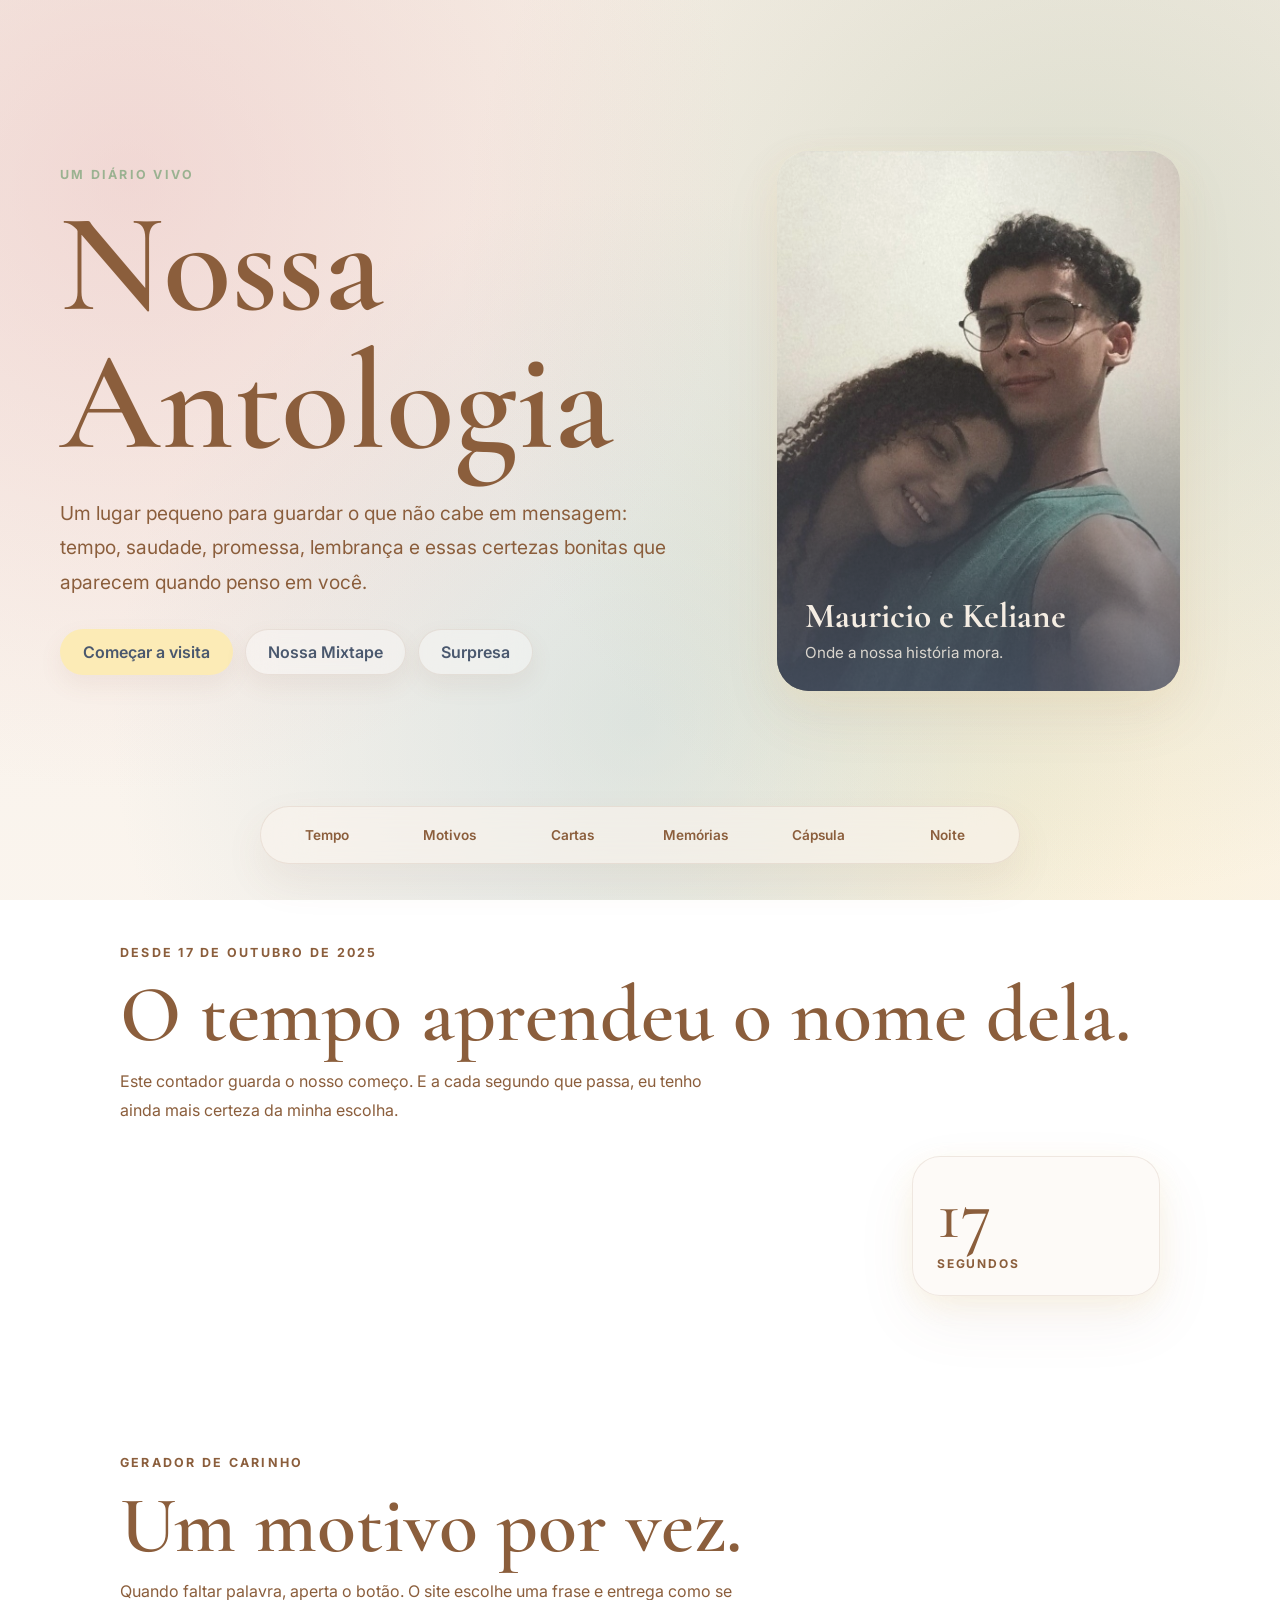
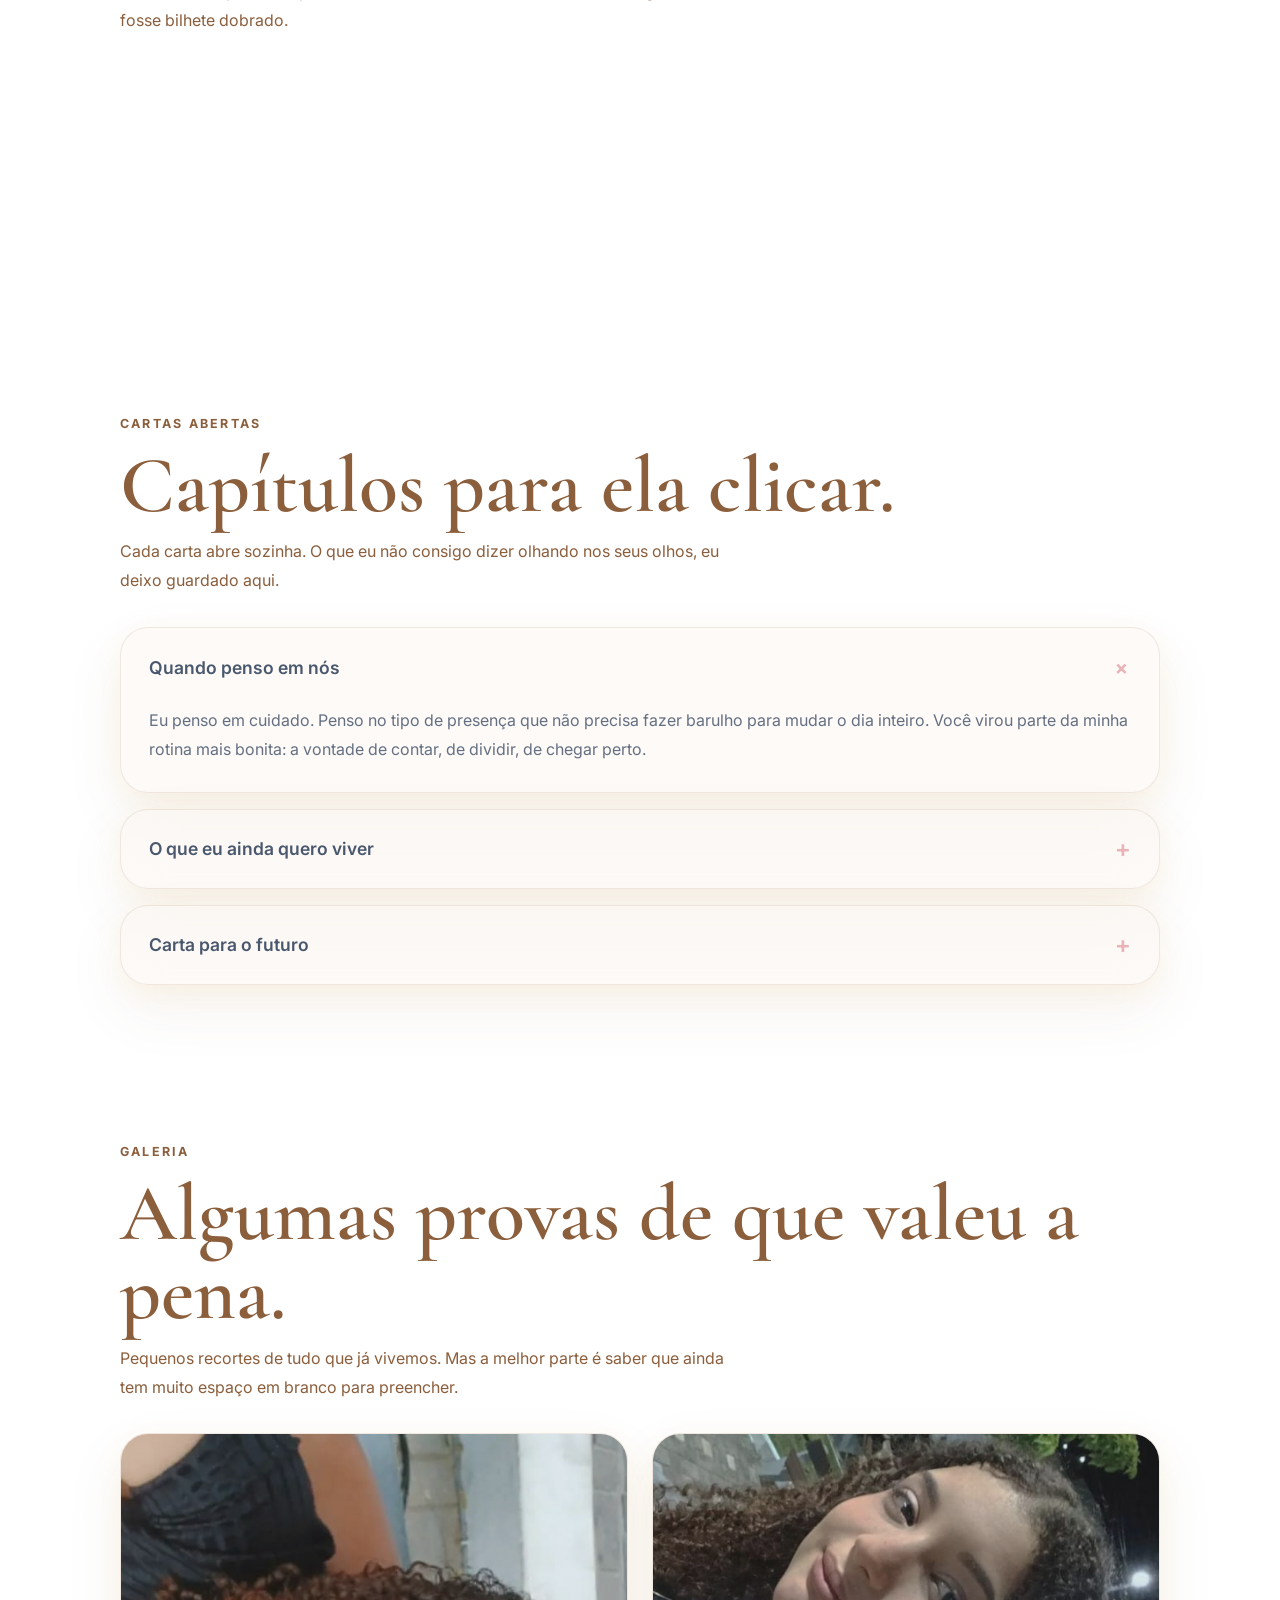
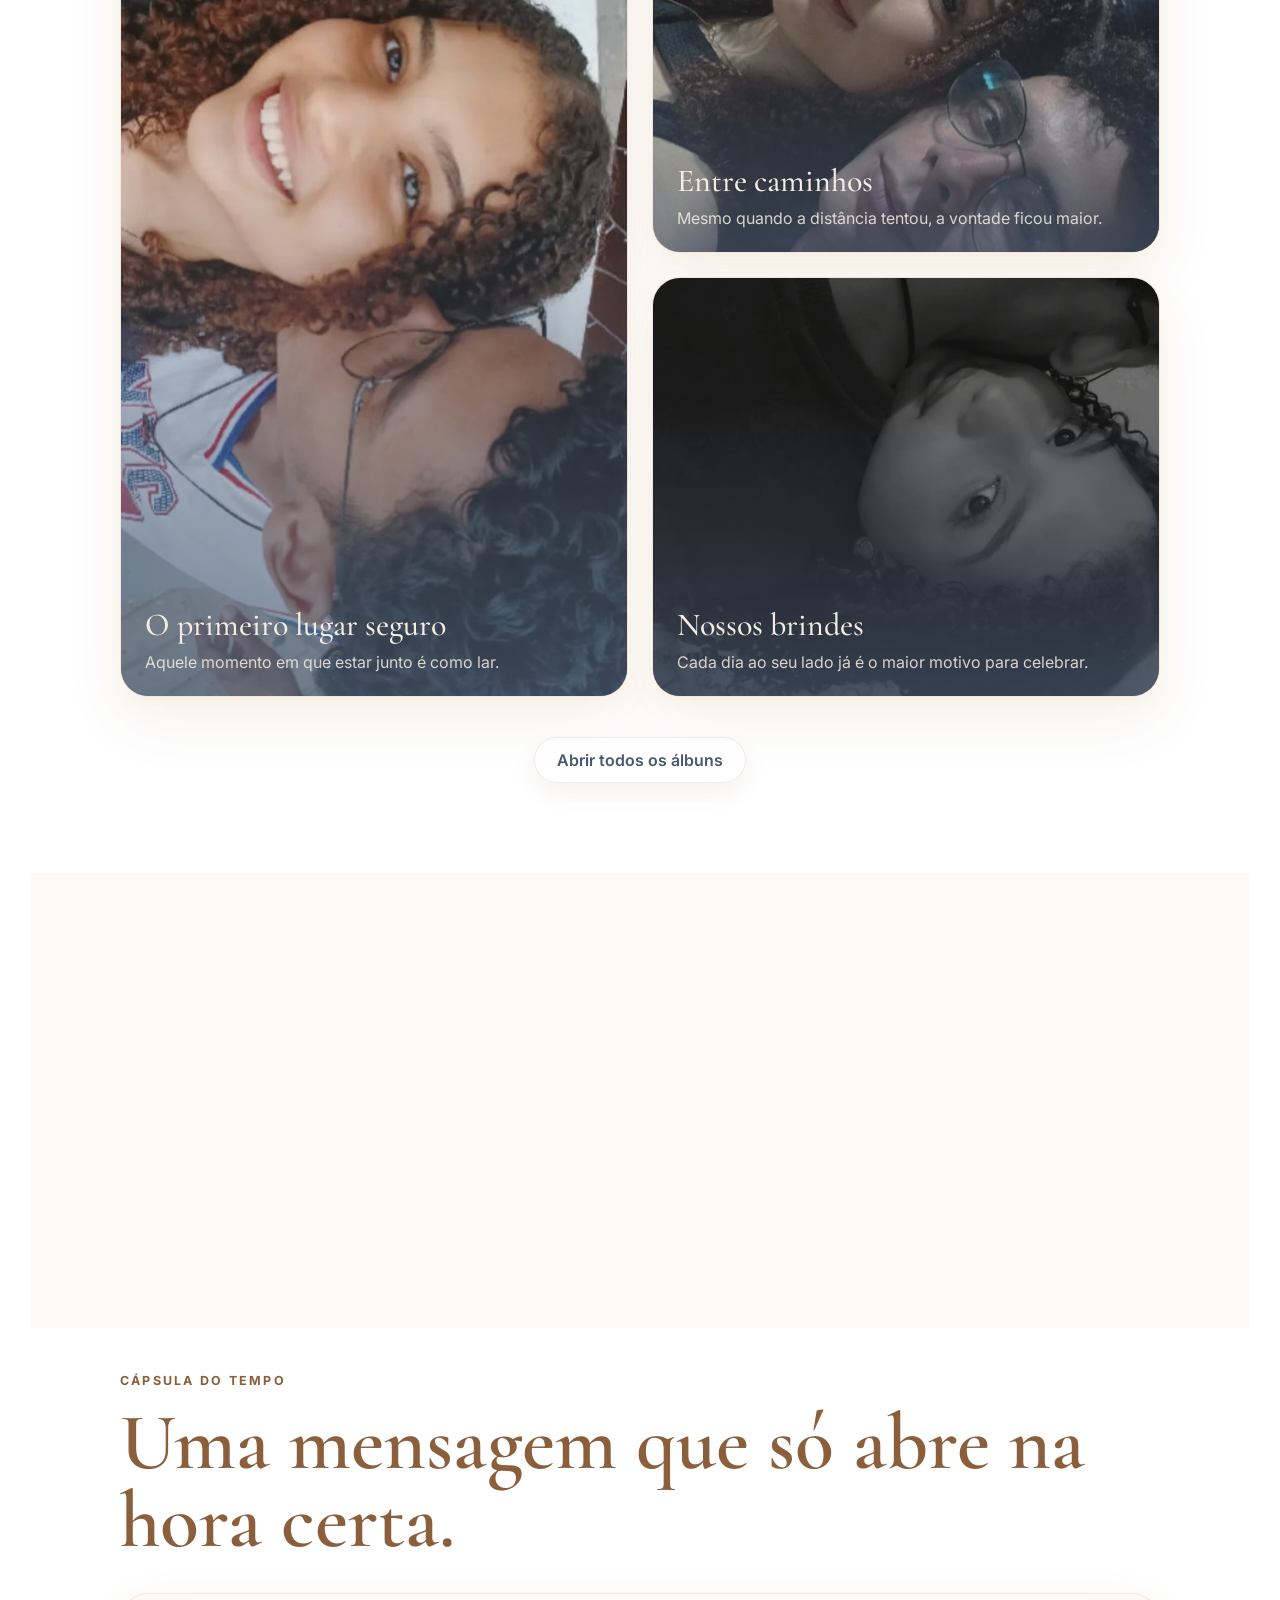
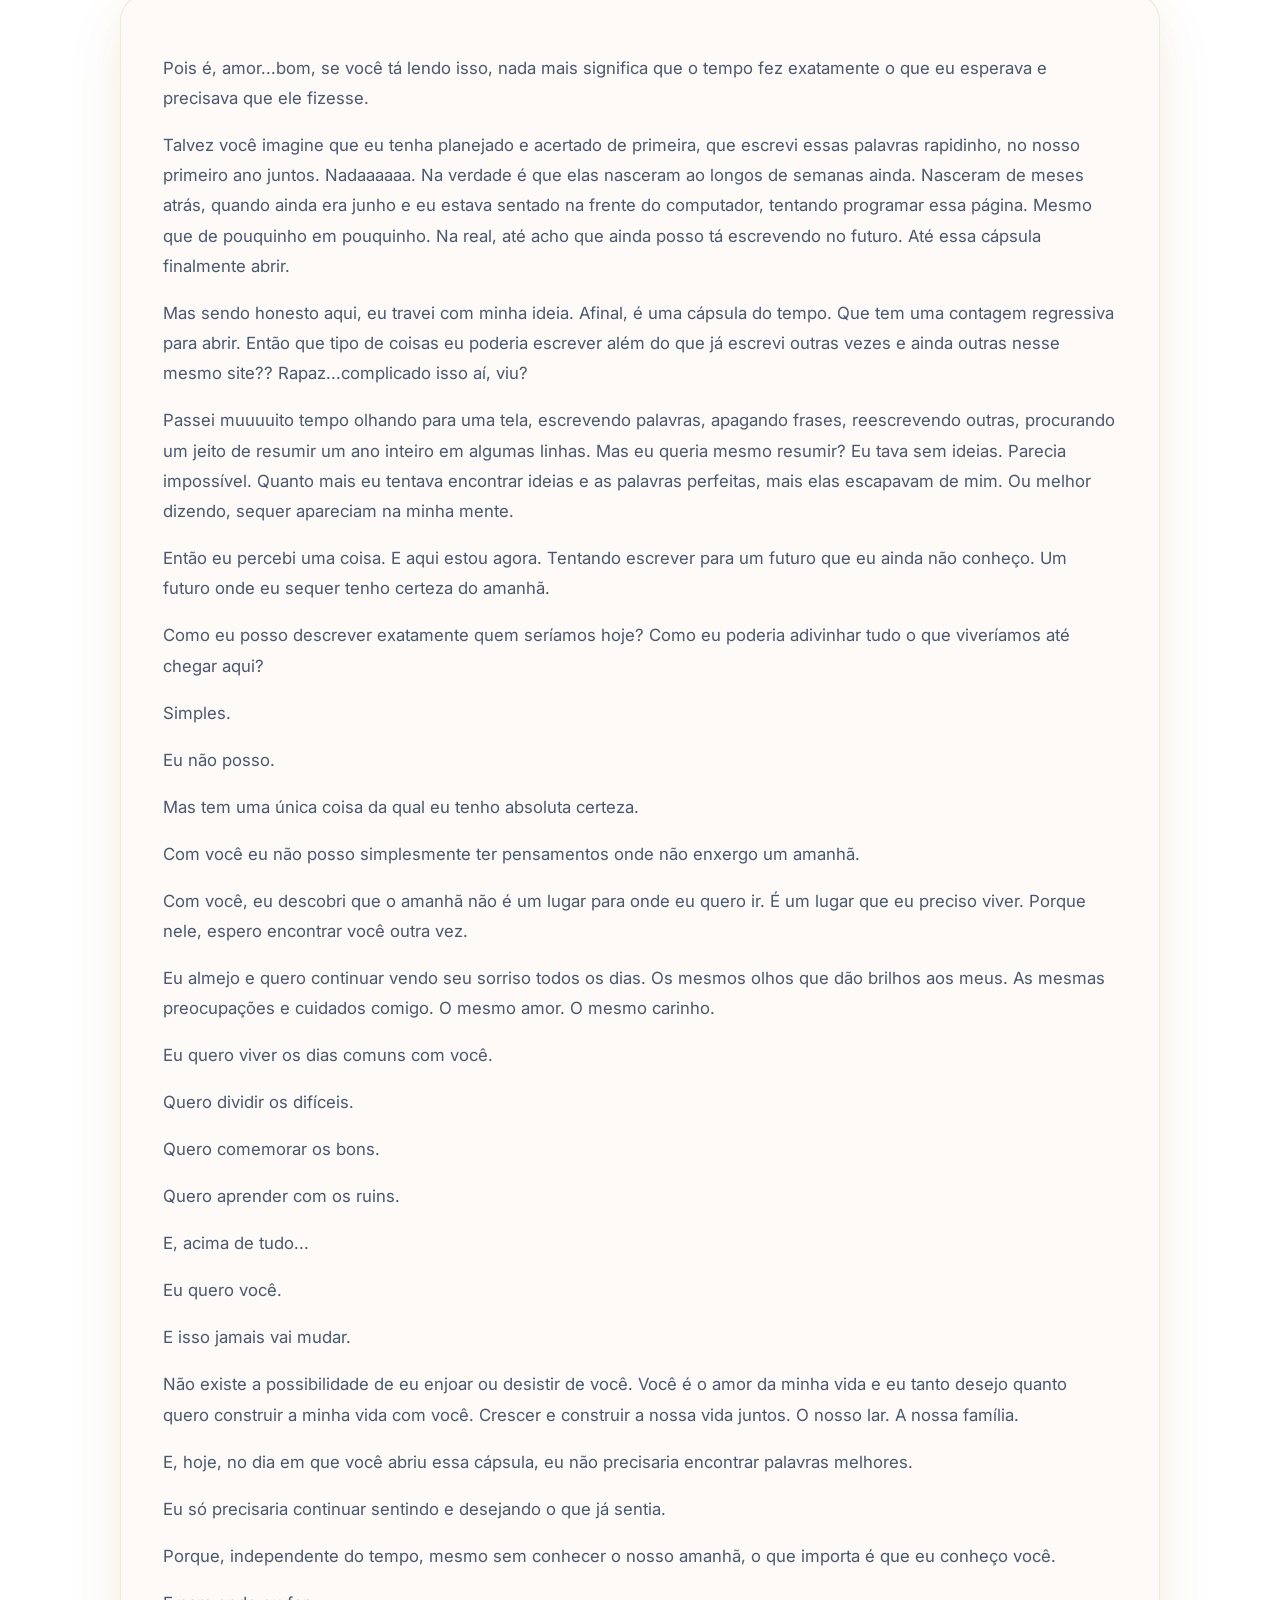
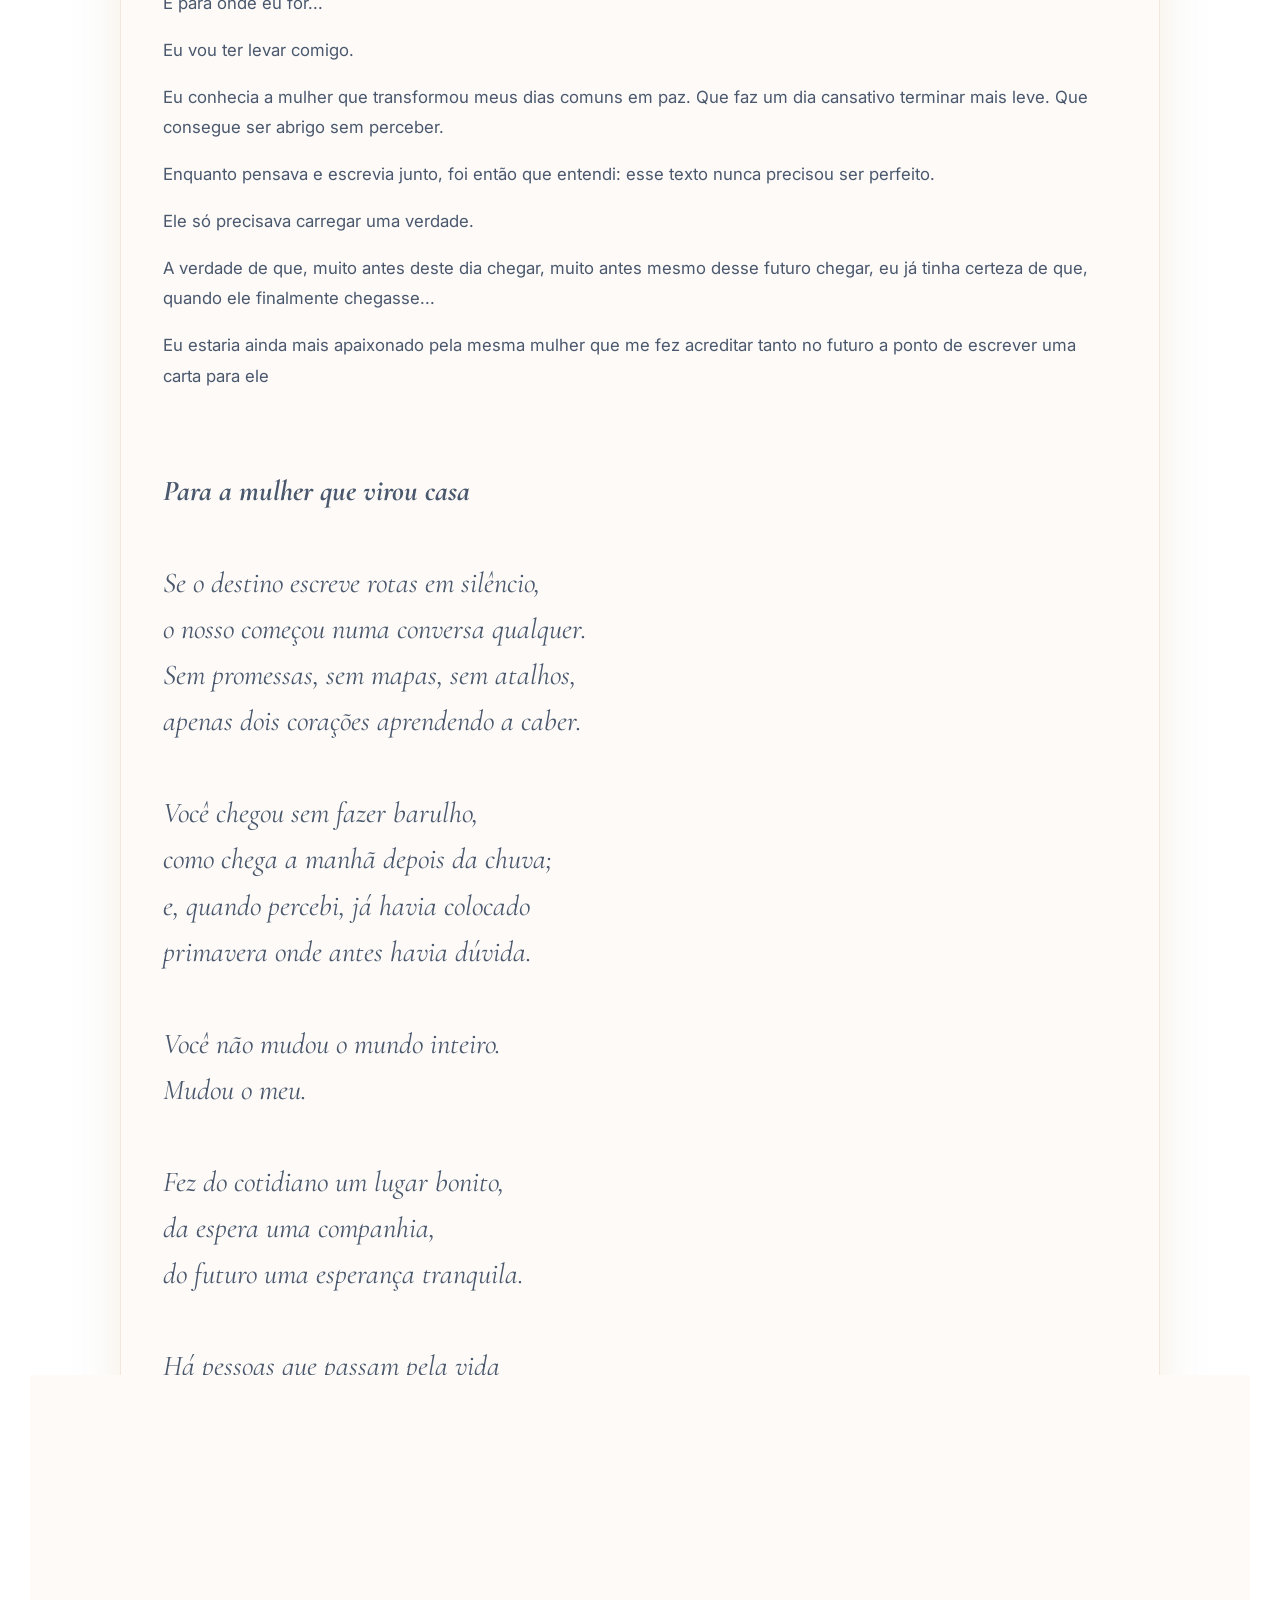
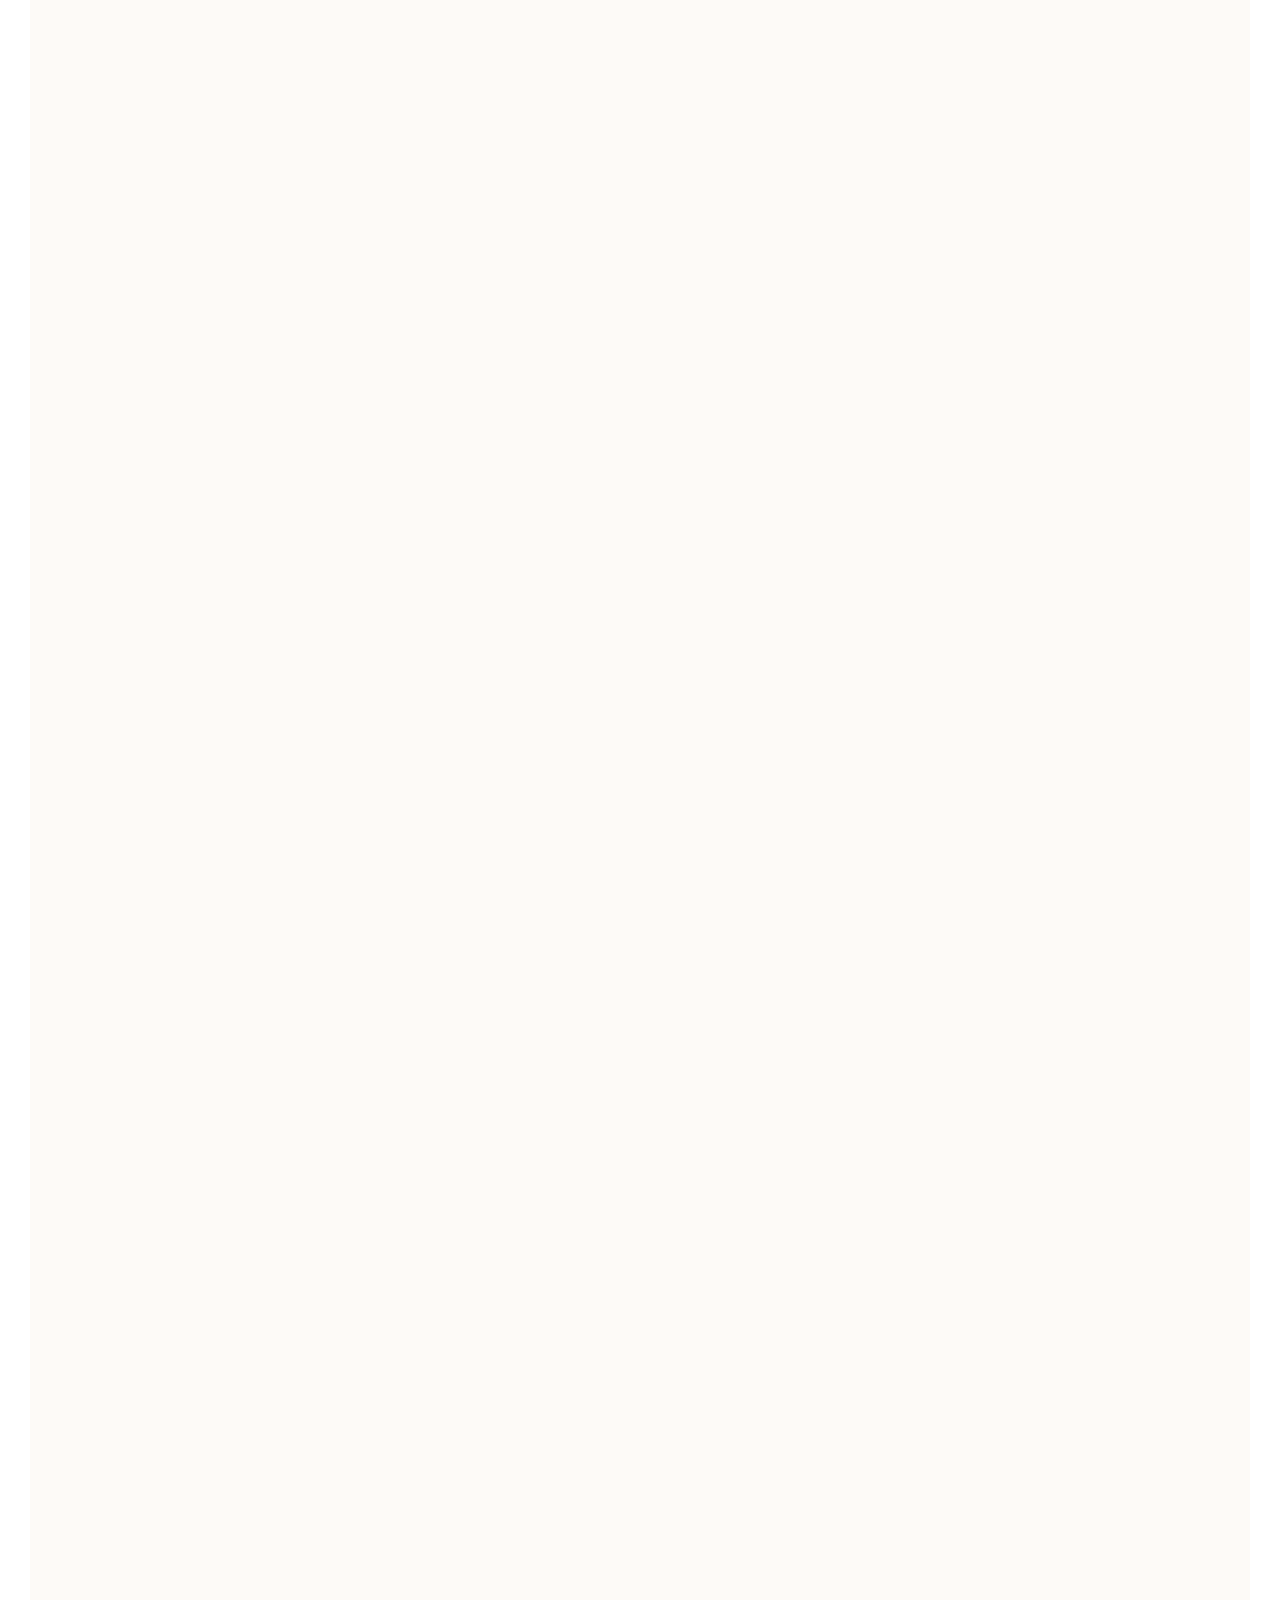
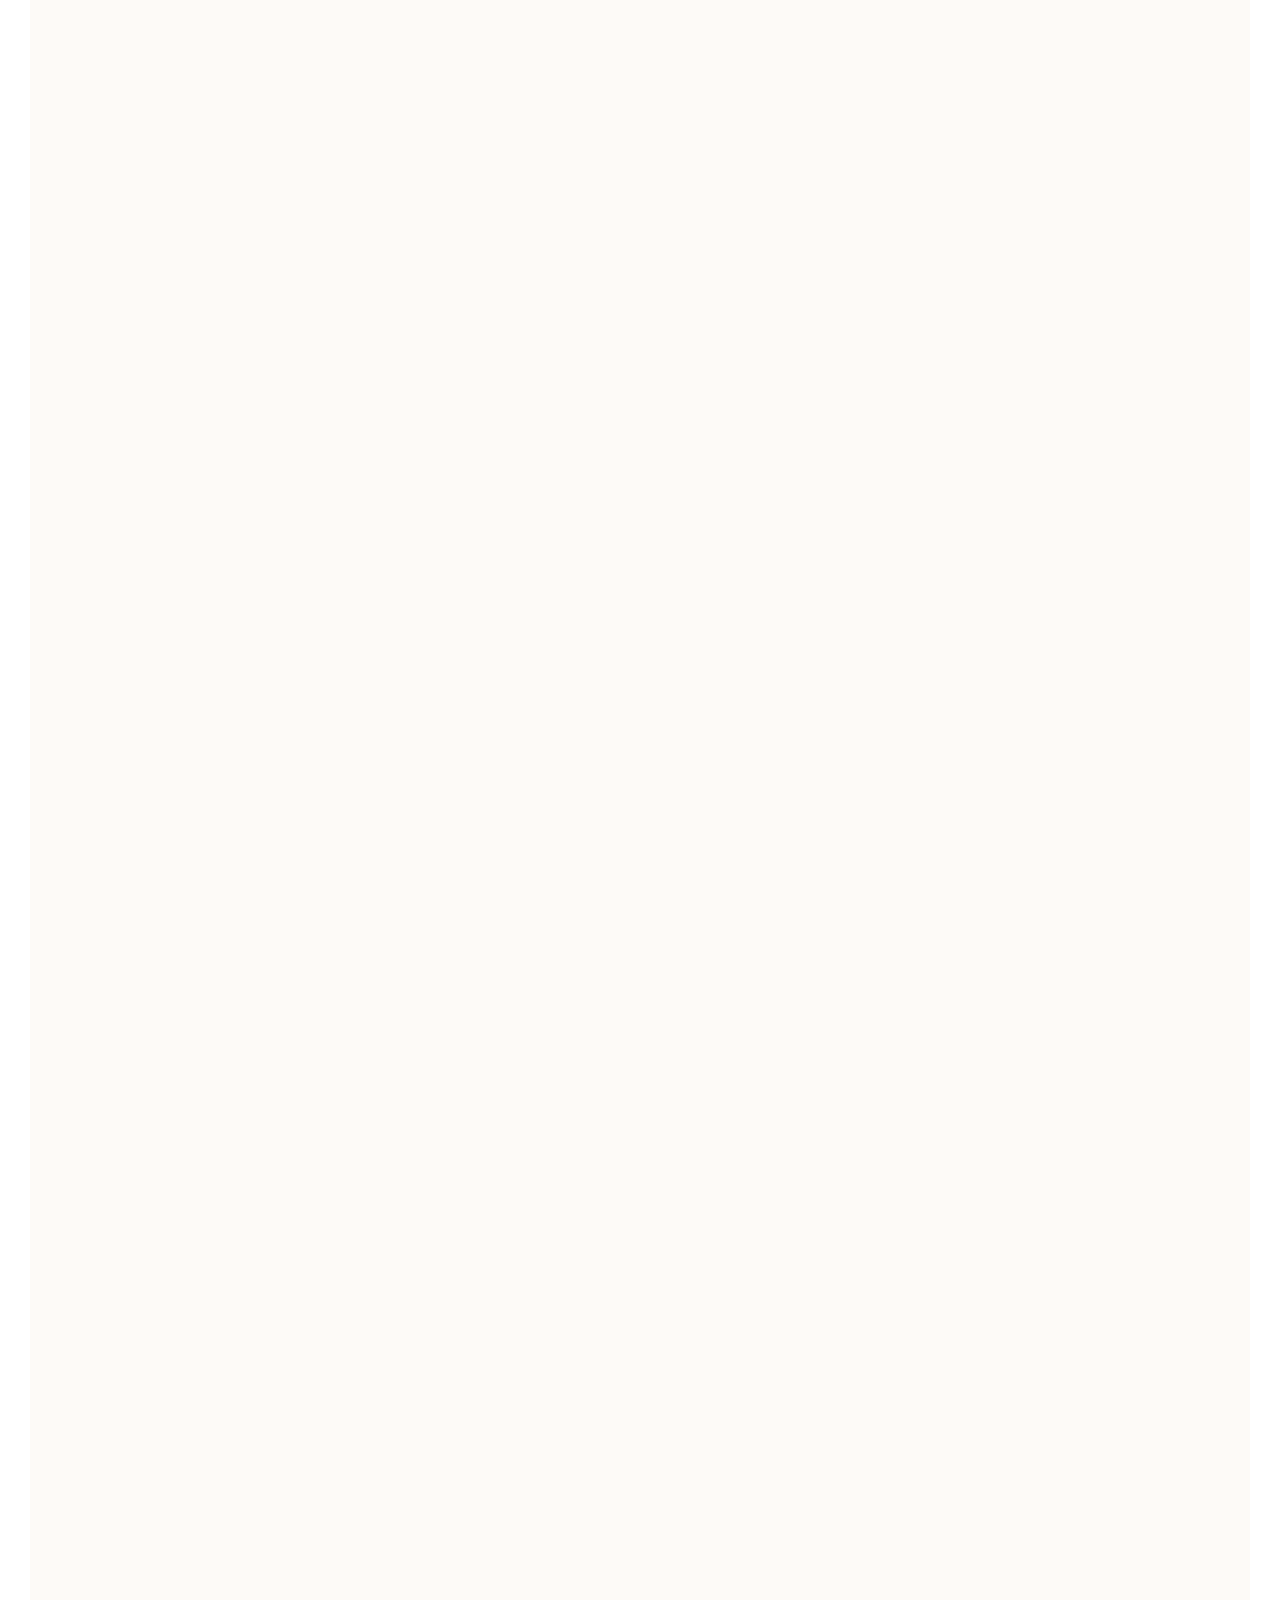
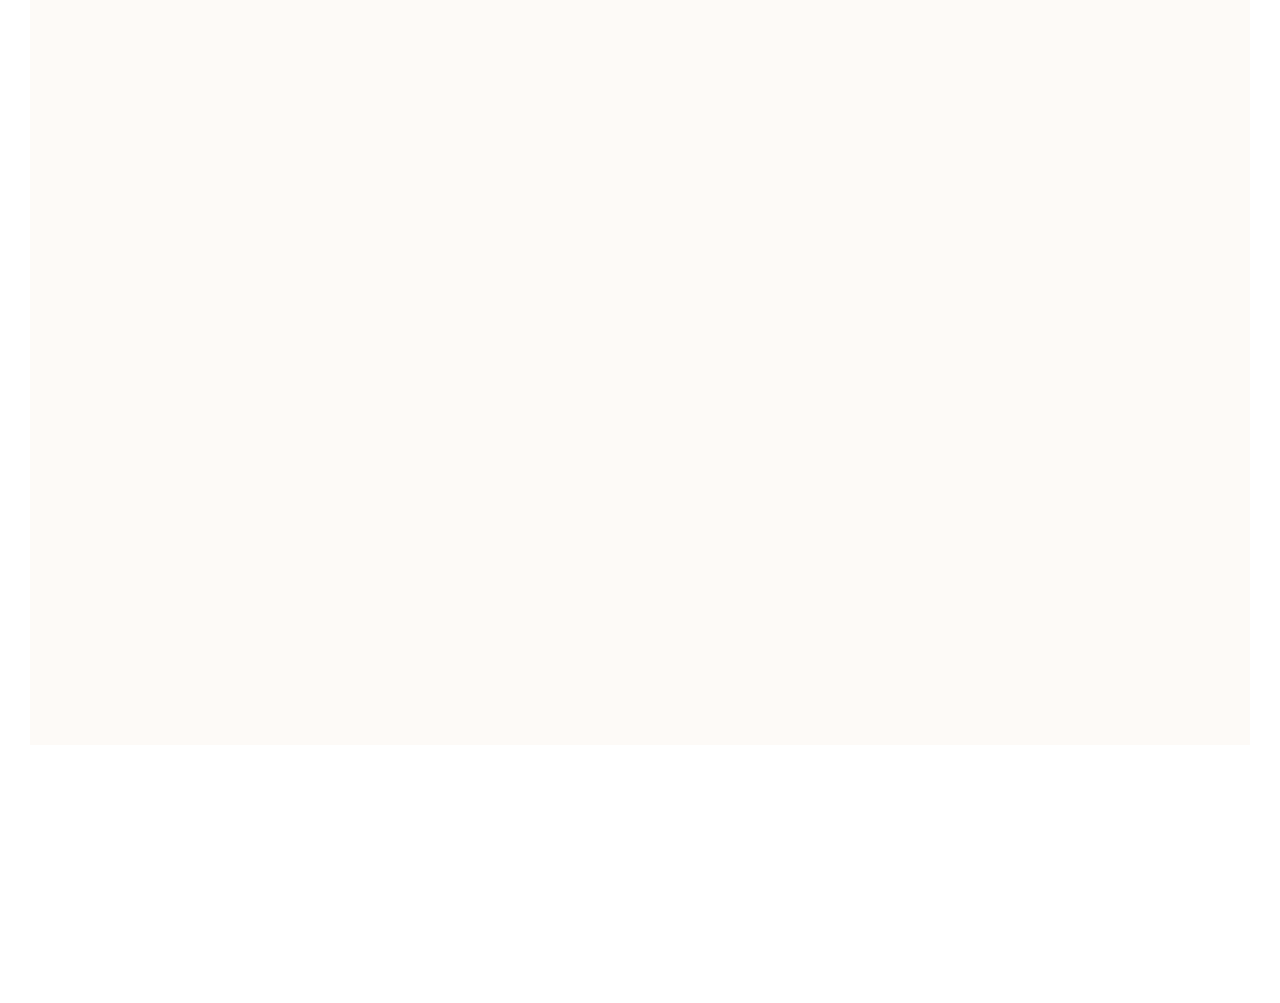
==== commit e0b6bcee: "presente" ====
--- a/index.html
+++ b/index.html
@@ -5,11 +5,16 @@
     <meta charset="UTF-8">
     <meta name="viewport" content="width=device-width, initial-scale=1.0">
     <title>Nossa Antologia</title>
-    <link rel="icon"
-        href="data:image/svg+xml,<svg xmlns=%22http://www.w3.org/2000/svg%22 viewBox=%220 0 100 100%22><text y=%22.9em%22 font-size=%2290%22>🤍</text></svg>">
+
+    <!-- Favicon (O ícone que fica na aba do navegador) -->
+    <link rel="icon" type="image/jpeg" href="assets/img/favicon.jpg">
+
+    <!-- Meta Tags para ficar perfeito quando enviar o link no WhatsApp -->
     <meta property="og:title" content="Nossa Antologia">
     <meta property="og:description" content="Um lugar pequeno para guardar o que não cabe em mensagem.">
-    <meta property="og:image" content="https://seusite.github.io/assets/img/foto-preview.jpg">
+    <!-- Aqui o link precisa ser o endereço completo da internet, por isso usei seu GitHub Pages -->
+    <meta property="og:image" content="https://m4uricio-silv4.github.io/nossa_antologia/assets/img/capa.png">
+    <meta property="og:url" content="https://m4uricio-silv4.github.io/nossa_antologia/">
     <meta property="og:type" content="website">
 
     <link rel="preconnect" href="https://fonts.googleapis.com">
@@ -118,19 +123,17 @@
             </div>
             <div class="gallery">
                 <article class="memory large">
-                    <img src="assets/img/imagem3.jpeg"
-                        alt="Mãos dadas ao pôr do sol">
-                    <div><strong>O primeiro lugar seguro</strong><span>Aquele momento em que estar junto é como lar.</span></div>
+                    <img src="assets/img/imagem3.jpeg" alt="Mãos dadas ao pôr do sol">
+                    <div><strong>O primeiro lugar seguro</strong><span>Aquele momento em que estar junto é como
+                            lar.</span></div>
                 </article>
                 <article class="memory">
-                    <img src="assets/img/imagem10.jpeg"
-                        alt="Casal caminhando junto">
+                    <img src="assets/img/imagem10.jpeg" alt="Casal caminhando junto">
                     <div><strong>Entre caminhos</strong><span>Mesmo quando a distância tentou, a vontade ficou
                             maior.</span></div>
                 </article>
                 <article class="memory">
-                    <img src="assets/img/imagem12.jpeg"
-                        alt="Mesa de celebração romântica">
+                    <img src="assets/img/imagem12.jpeg" alt="Mesa de celebração romântica">
                     <div><strong>Nossos brindes</strong><span>Cada dia ao seu lado já é o maior motivo para
                             celebrar.</span></div>
                 </article>
@@ -163,7 +166,8 @@
                 </div>
                 <div class="panel">
                     <p class="capsule-state" id="capsuleText">
-                        Uma cartinha para você, que só poderá ser aberta em 17 de outubro de 2026. Até lá, ela fica guardada aqui, como um segredo nosso.
+                        Uma cartinha para você, que só poderá ser aberta em 17 de outubro de 2026. Até lá, ela fica
+                        guardada aqui, como um segredo nosso.
                     </p>
                     <div class="capsule-count" id="capsuleCount"></div>
                 </div>
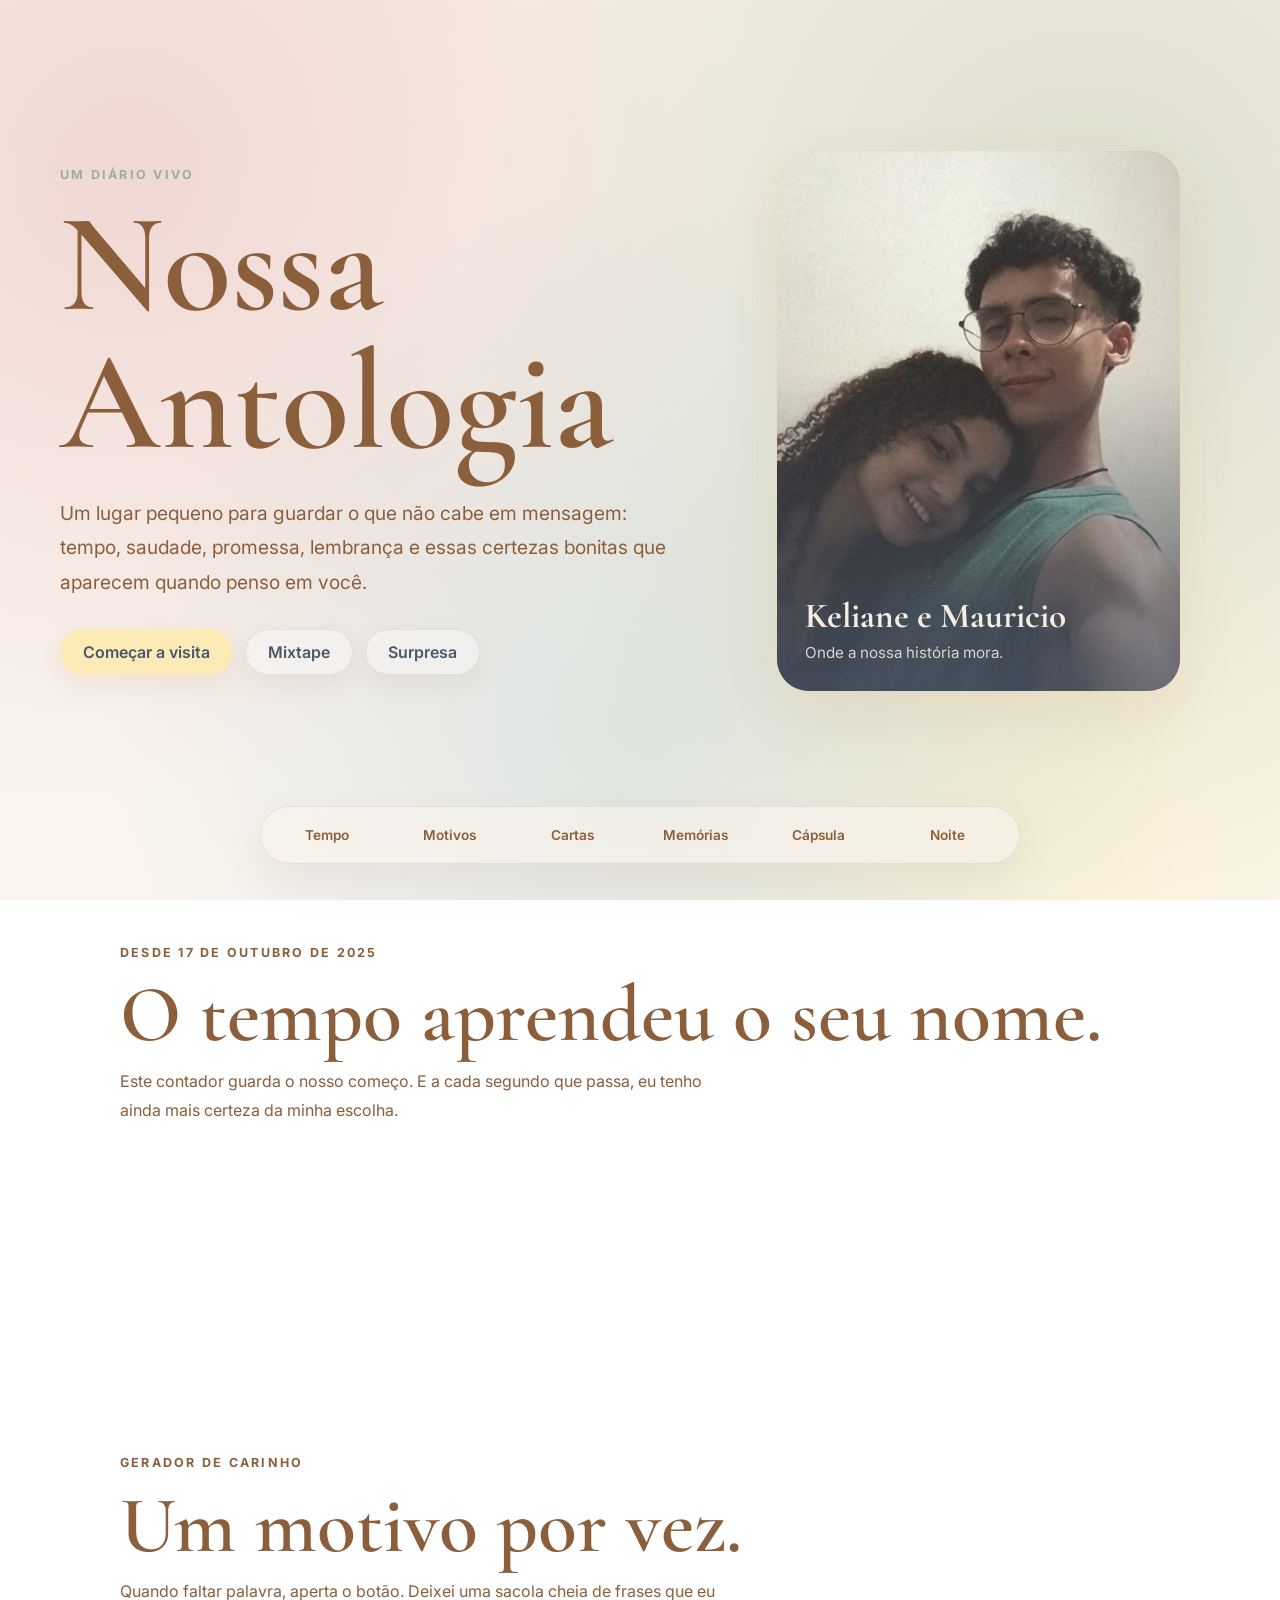
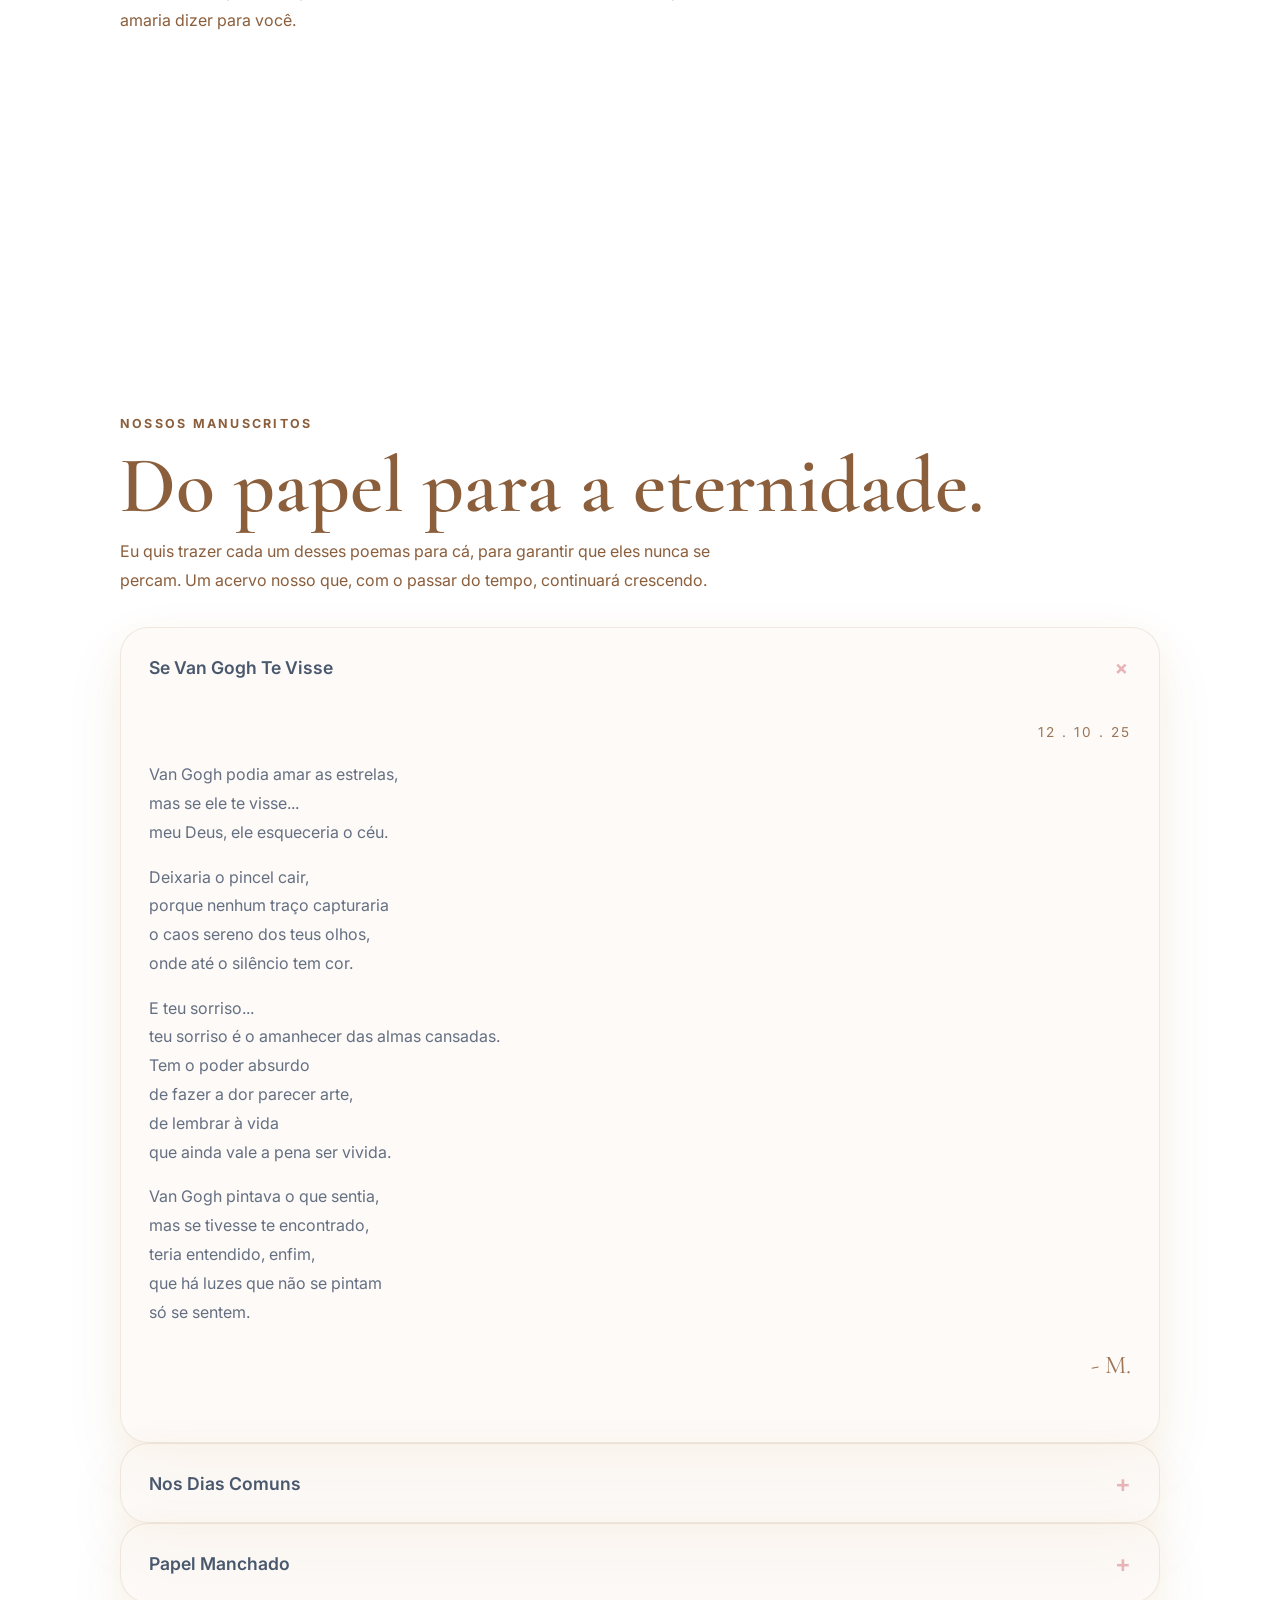
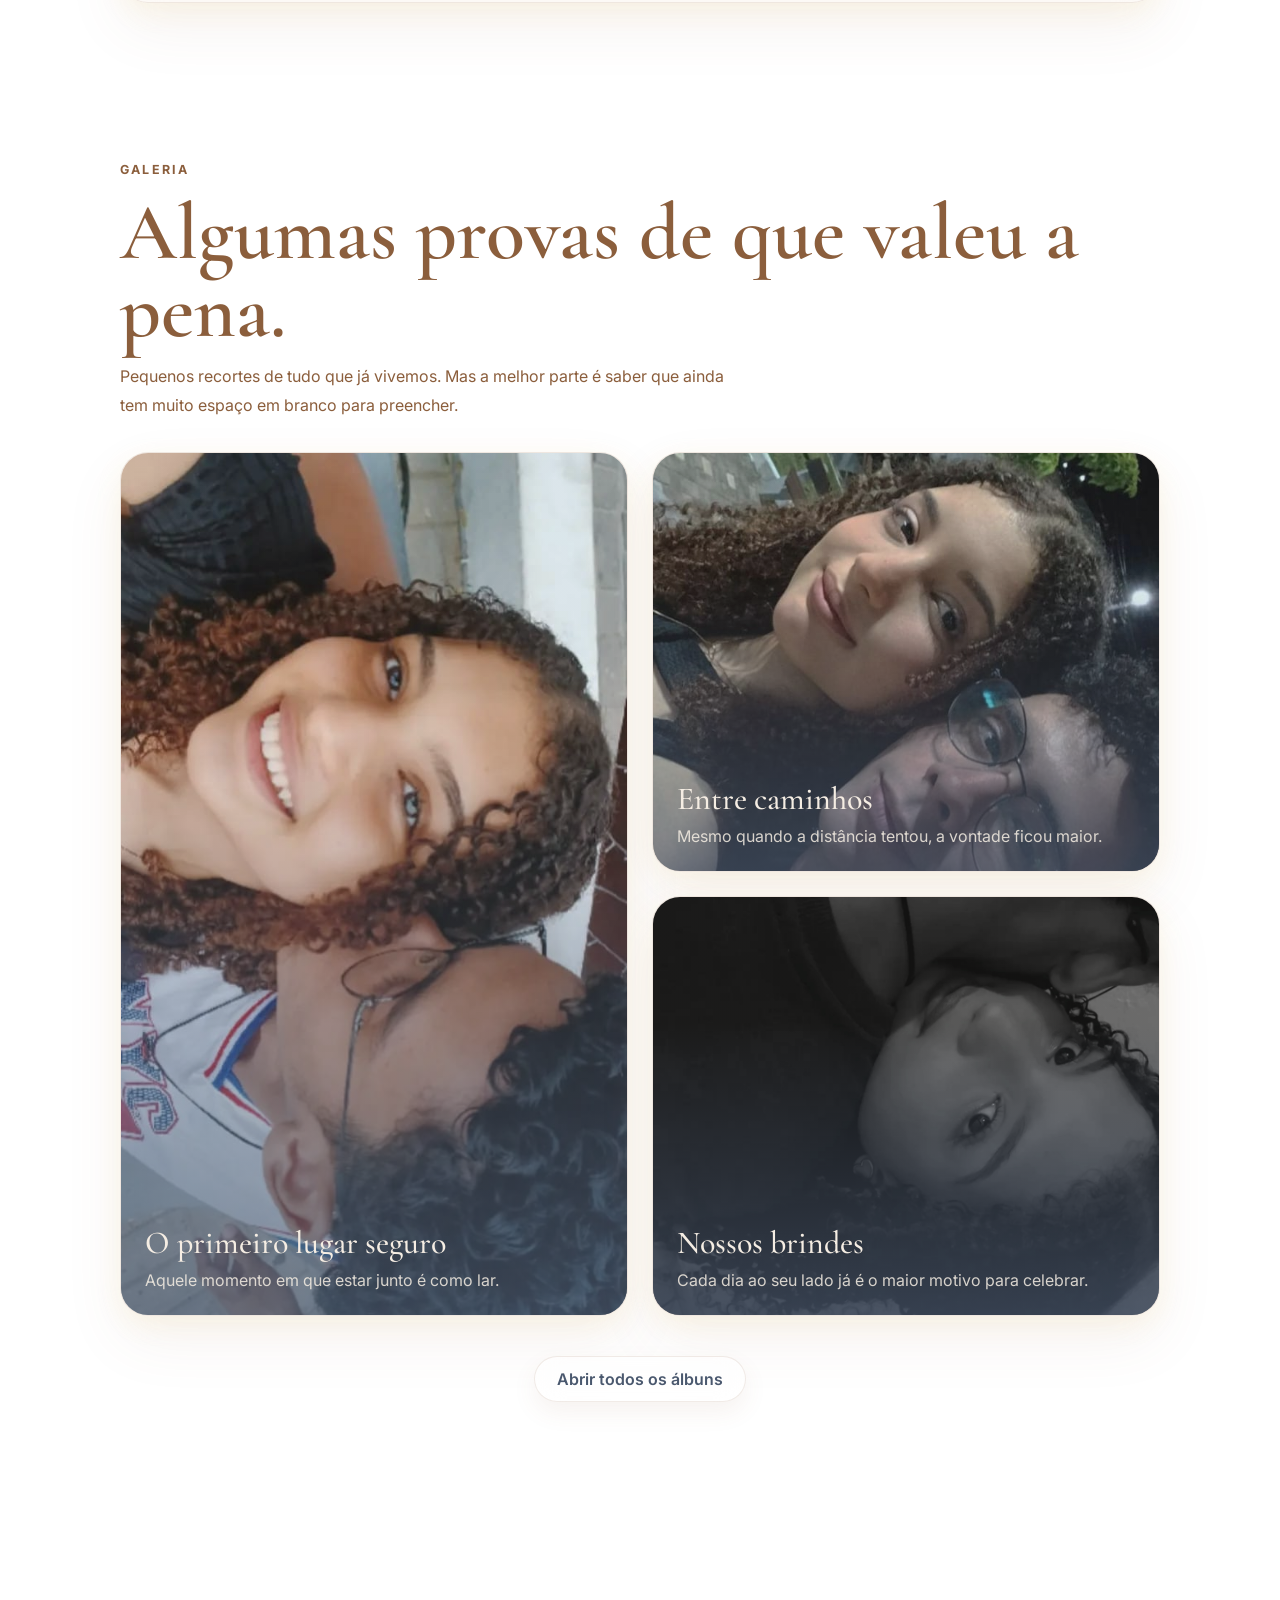
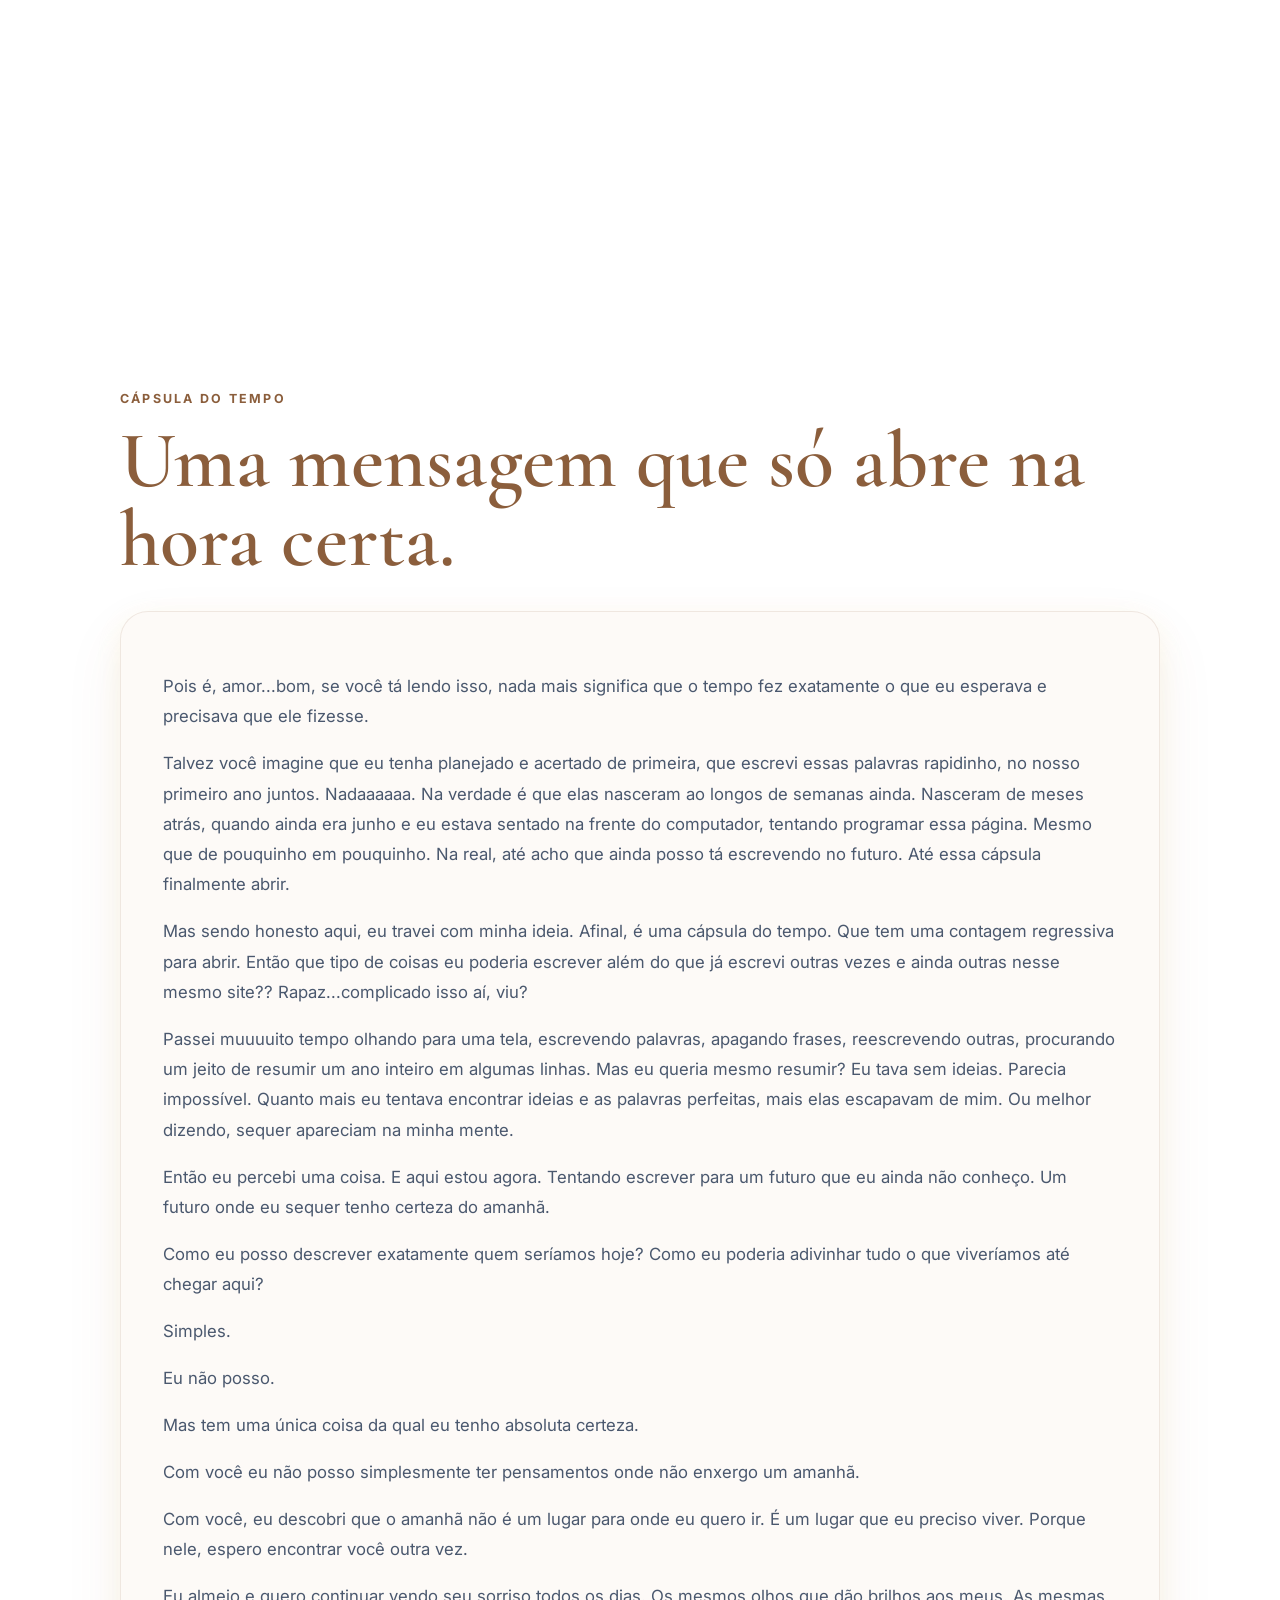
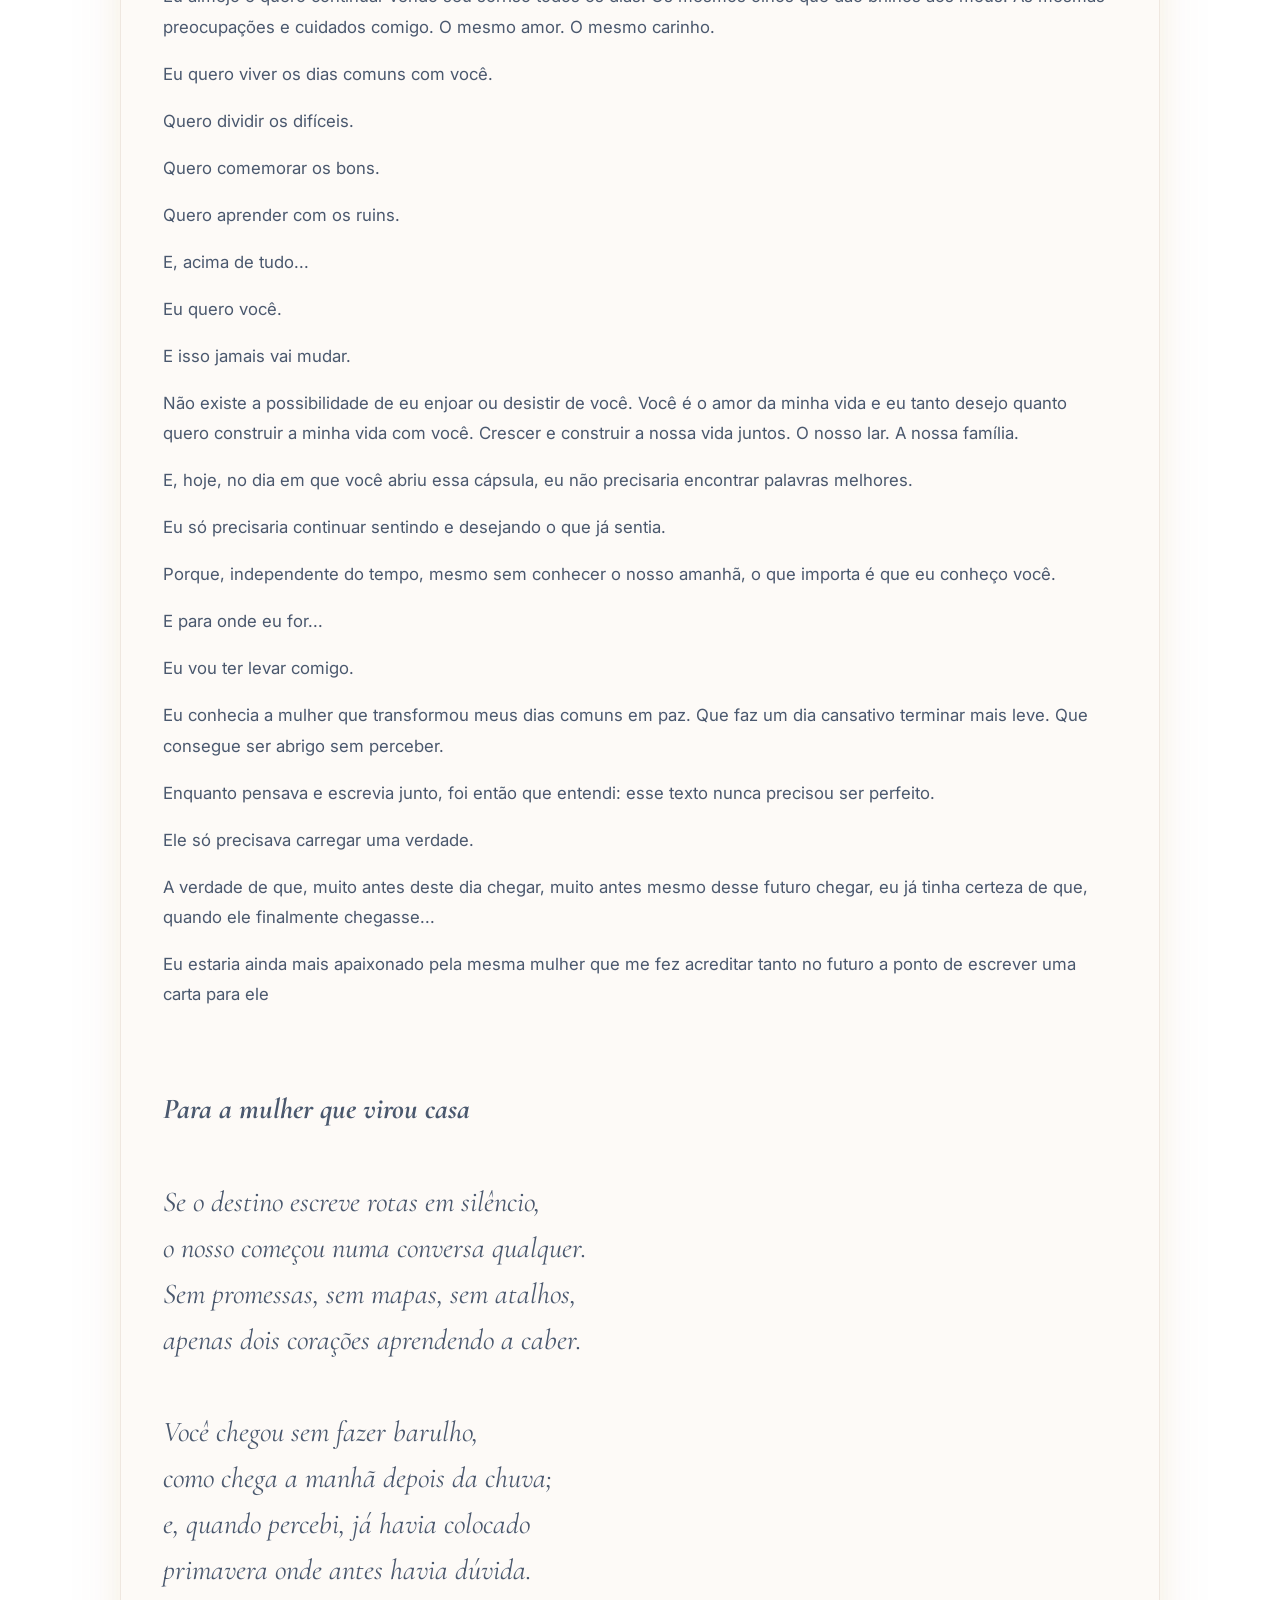
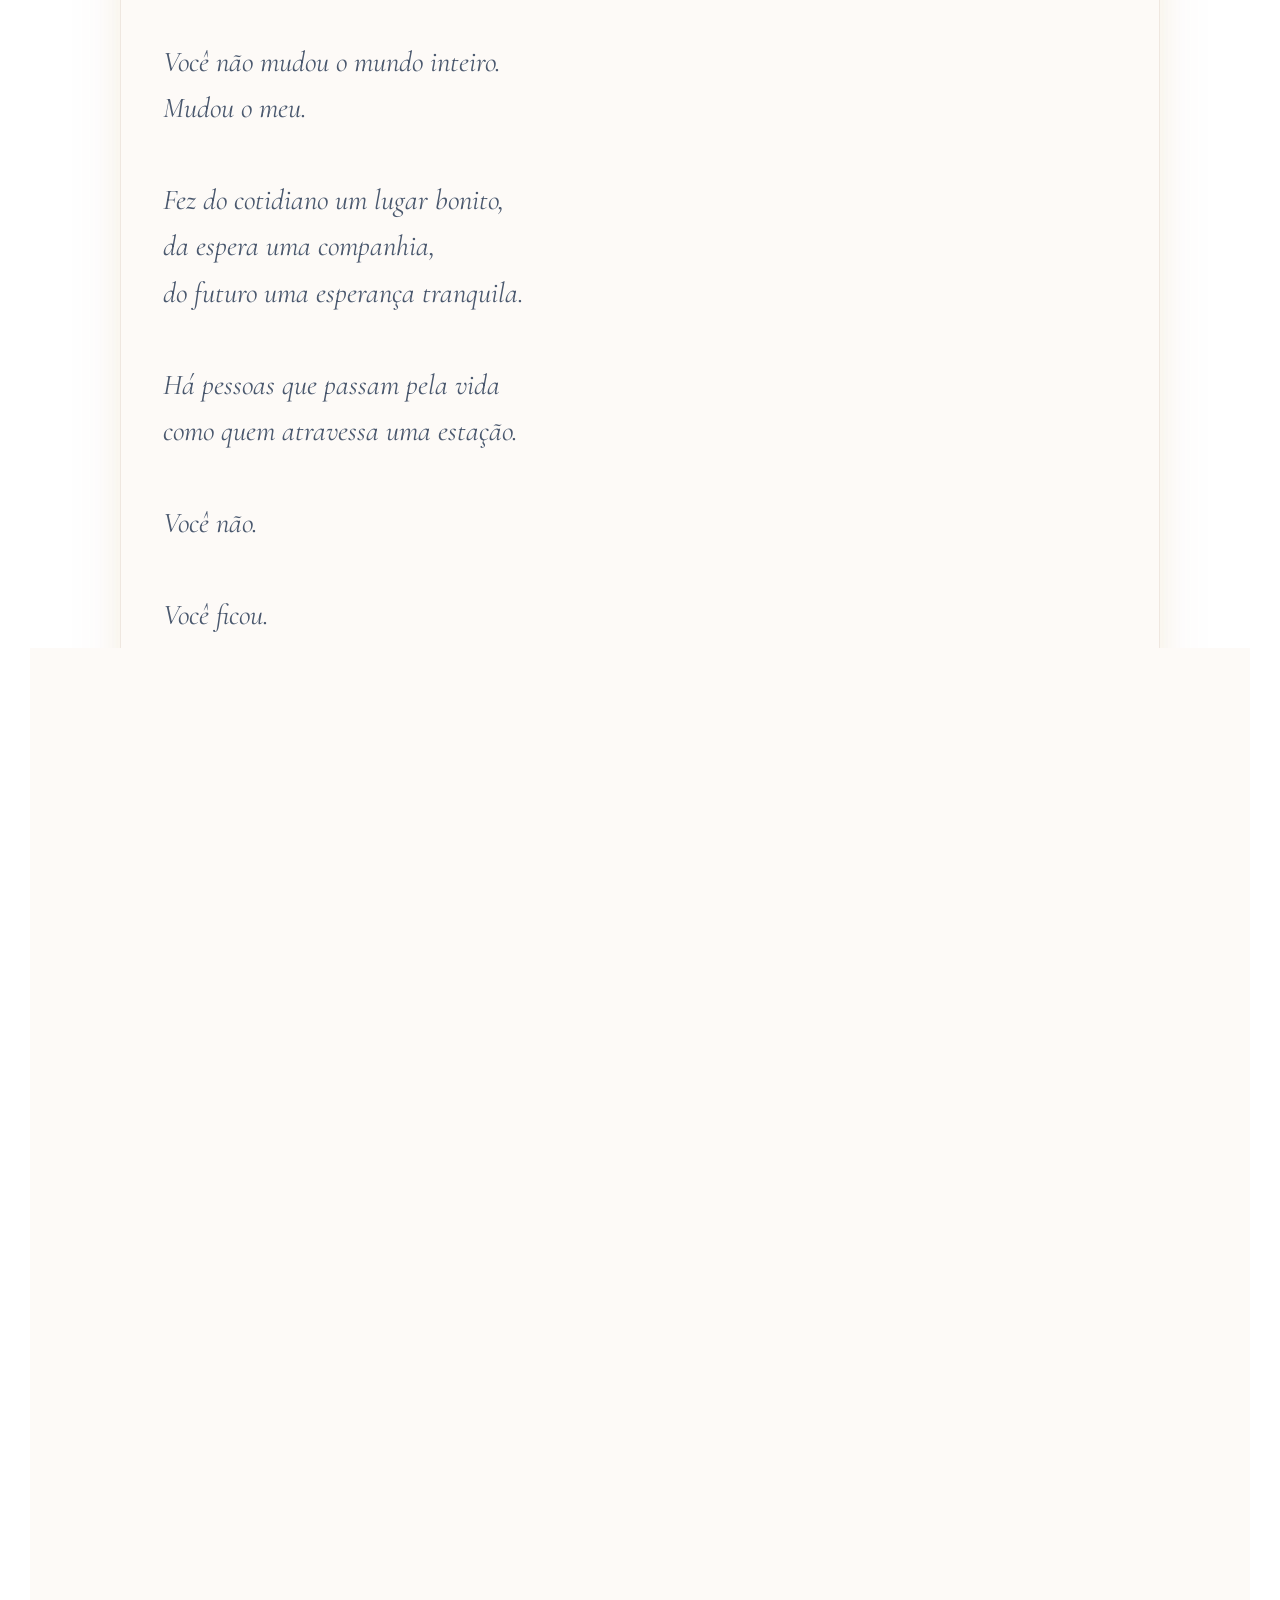
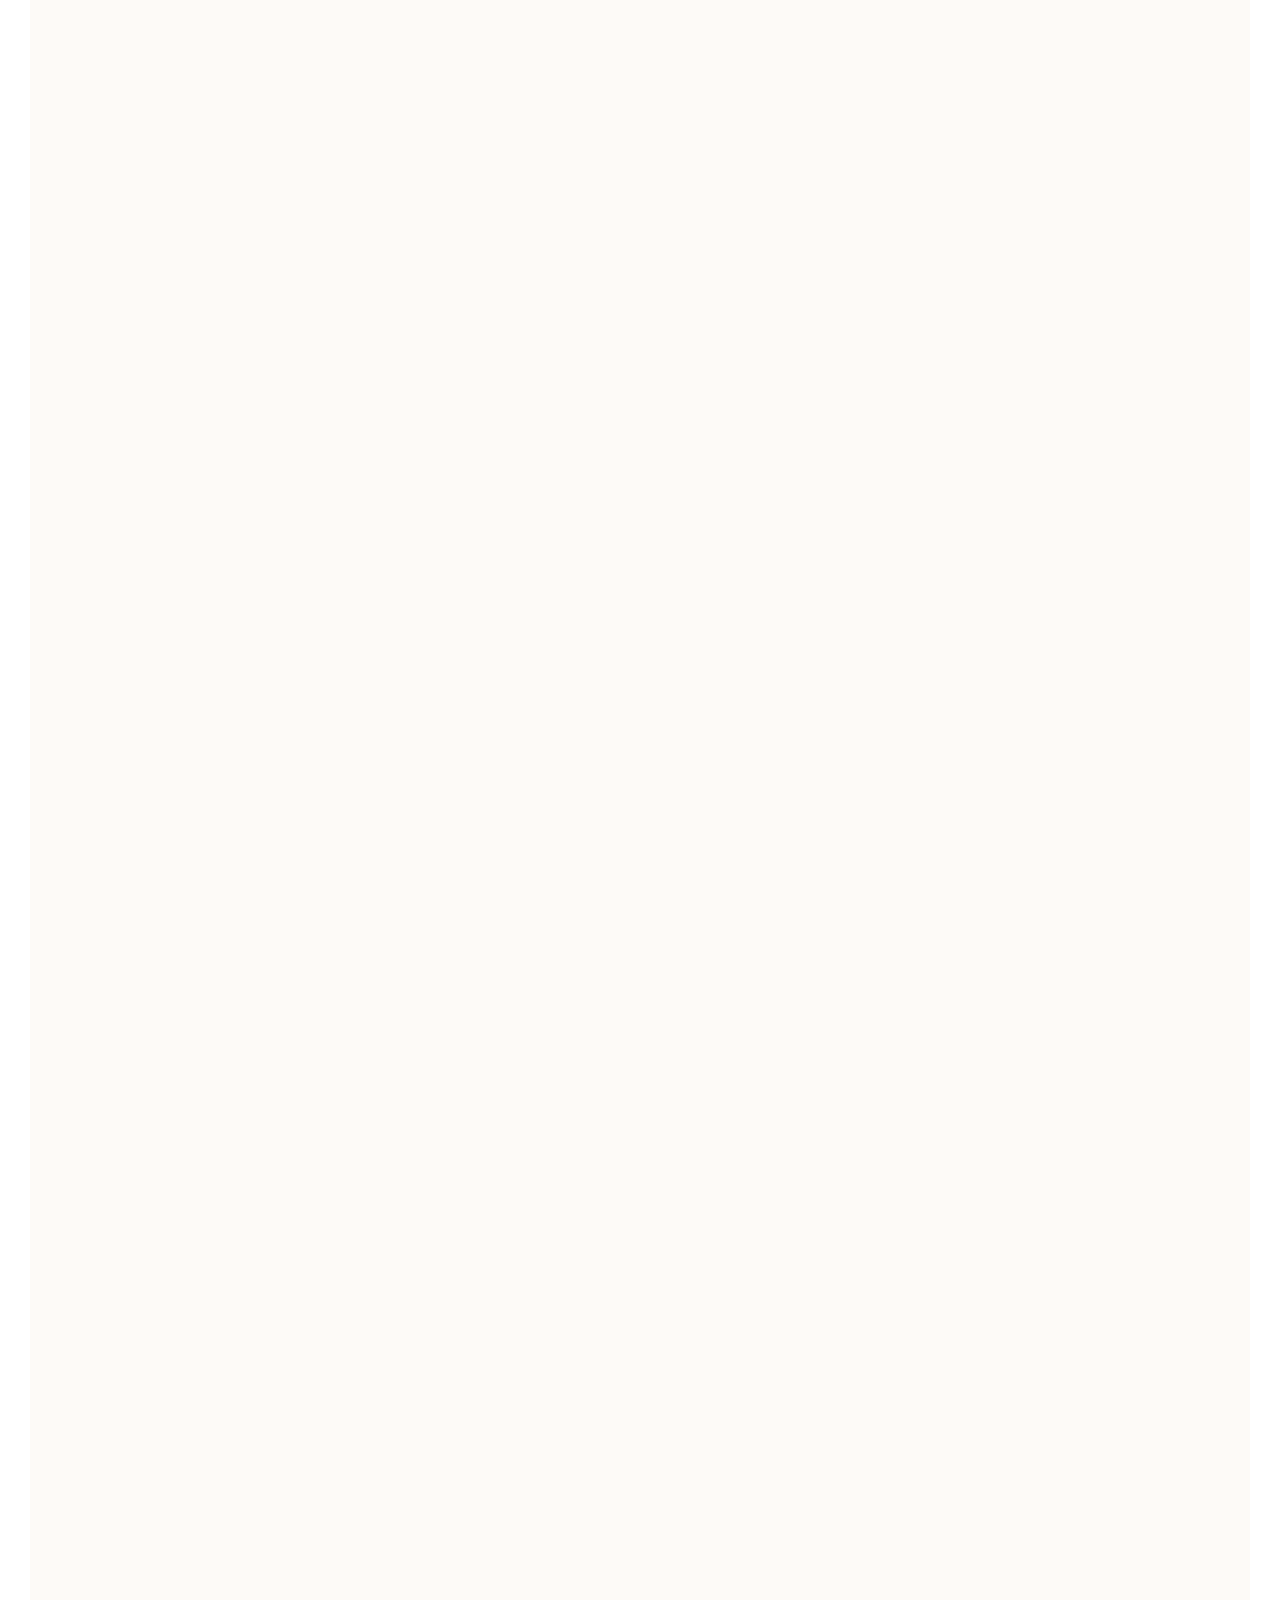
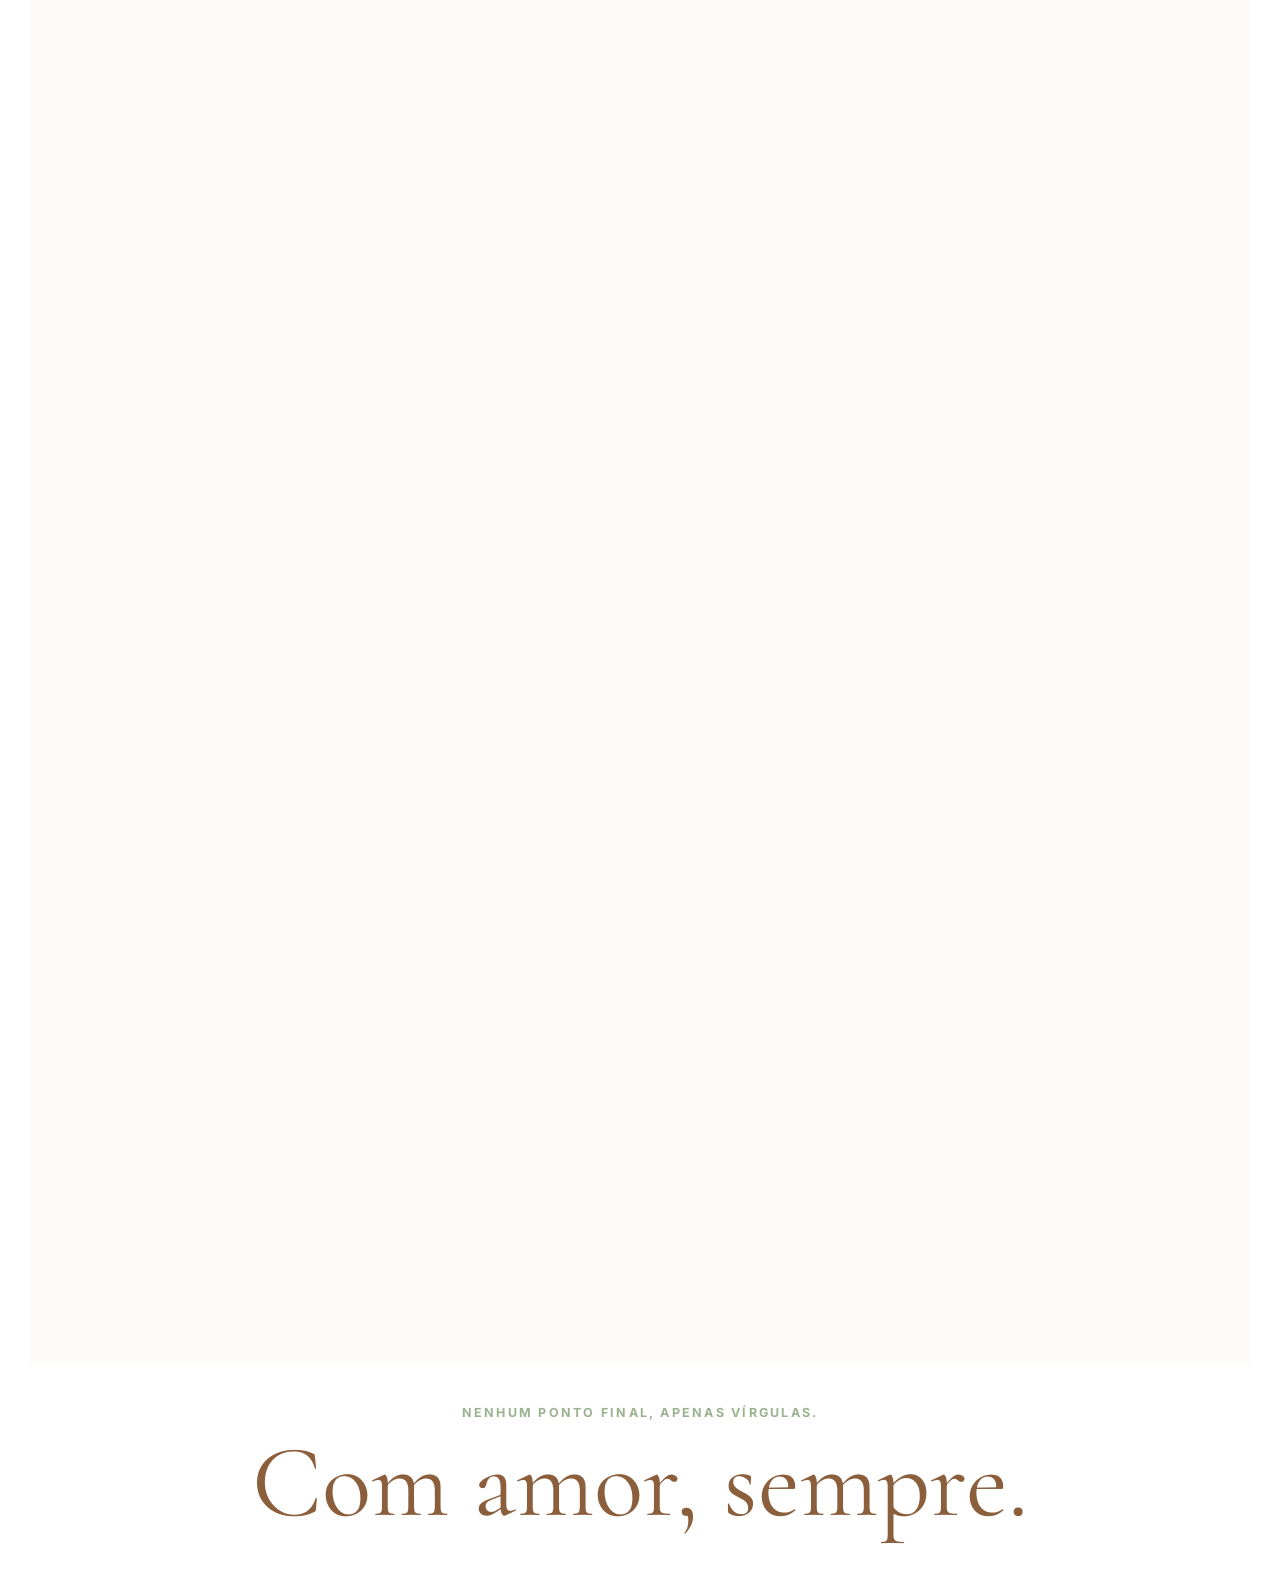
==== commit 0c3efc87: "presente" ====
--- a/index.html
+++ b/index.html
@@ -37,14 +37,14 @@
                     lembrança e essas certezas bonitas que aparecem quando penso em você.</p>
                 <div class="actions">
                     <a class="btn primary" href="#tempo">Começar a visita</a>
-                    <button class="btn" id="openPlayerBtn" type="button">Nossa Mixtape</button>
+                    <button class="btn" id="openPlayerBtn" type="button">Mixtape</button>
                     <button class="btn" id="petalButton" type="button">Surpresa</button>
                 </div>
             </div>
             <figure class="hero-photo" aria-label="Foto principal do casal">
                 <img src="assets/img/imagem8.jpeg" alt="Casal em um momento delicado">
                 <figcaption class="photo-caption">
-                    <strong>Mauricio e Keliane</strong>
+                    <strong>Keliane e Mauricio</strong>
                     <span>Onde a nossa história mora.</span>
                 </figcaption>
             </figure>
@@ -62,7 +62,7 @@
         <section id="tempo" class="reveal visible">
             <div class="section-title">
                 <p class="eyebrow">Desde 17 de outubro de 2025</p>
-                <h2>O tempo aprendeu o nome dela.</h2>
+                <h2>O tempo aprendeu o seu nome.</h2>
                 <p>Este contador guarda o nosso começo. E a cada segundo que passa, eu tenho ainda mais certeza da minha
                     escolha.</p>
             </div>
@@ -78,8 +78,8 @@
             <div class="section-title">
                 <p class="eyebrow">Gerador de carinho</p>
                 <h2>Um motivo por vez.</h2>
-                <p>Quando faltar palavra, aperta o botão. O site escolhe uma frase e entrega como se fosse bilhete
-                    dobrado.</p>
+                <p>Quando faltar palavra, aperta o botão. Deixei uma sacola cheia de frases que eu amaria dizer para
+                    você.</p>
             </div>
             <div class="panel reason-panel">
                 <p class="reason-text" id="reasonText">Amo o jeito que você transforma dias comuns em lembranças que eu
@@ -90,28 +90,124 @@
 
         <section id="cartas" class="reveal">
             <div class="section-title">
-                <p class="eyebrow">Cartas abertas</p>
-                <h2>Capítulos para ela clicar.</h2>
-                <p>Cada carta abre sozinha. O que eu não consigo dizer olhando nos seus olhos, eu deixo guardado aqui.
+                <p class="eyebrow">Nossos Manuscritos</p>
+                <h2>Do papel para a eternidade.</h2>
+                <p>Eu quis trazer cada um desses
+                    poemas para cá, para garantir que eles nunca se percam. Um acervo nosso que, com o passar do tempo,
+                    continuará crescendo.
                 </p>
             </div>
-            <div class="letters">
-                <article class="letter open">
-                    <button type="button">Quando penso em nós <span>+</span></button>
-                    <div class="letter-body">Eu penso em cuidado. Penso no tipo de presença que não precisa fazer
-                        barulho para mudar o dia inteiro. Você virou parte da minha rotina mais bonita: a vontade de
-                        contar, de dividir, de chegar perto.</div>
-                </article>
-                <article class="letter">
-                    <button type="button">O que eu ainda quero viver <span>+</span></button>
-                    <div class="letter-body">Quero muitos domingos sem pressa, muitas fotos tremidas, viagens simples,
-                        planos bobos, conversas sérias e a tranquilidade de olhar para o lado e saber que é você.</div>
-                </article>
-                <article class="letter locked" id="lockedLetter">
-                    <button type="button">Carta para o futuro <span>+</span></button>
-                    <div class="letter-body" id="lockedBody">Ainda faltam dias para esta carta abrir.</div>
-                </article>
-            </div>
+            <article class="letter open">
+                <button type="button">Se Van Gogh Te Visse <span>+</span></button>
+                <div class="letter-body">
+                    <p
+                        style="text-align: right; font-size: 0.85rem; color: var(--muted); margin-bottom: 16px; letter-spacing: 2px;">
+                        12 . 10 . 25</p>
+
+                    <p>Van Gogh podia amar as estrelas,<br>
+                        mas se ele te visse...<br>
+                        meu Deus, ele esqueceria o céu.</p>
+
+                    <p>Deixaria o pincel cair,<br>
+                        porque nenhum traço capturaria<br>
+                        o caos sereno dos teus olhos,<br>
+                        onde até o silêncio tem cor.</p>
+
+                    <p>E teu sorriso...<br>
+                        teu sorriso é o amanhecer das almas cansadas.<br>
+                        Tem o poder absurdo<br>
+                        de fazer a dor parecer arte,<br>
+                        de lembrar à vida<br>
+                        que ainda vale a pena ser vivida.</p>
+
+                    <p>Van Gogh pintava o que sentia,<br>
+                        mas se tivesse te encontrado,<br>
+                        teria entendido, enfim,<br>
+                        que há luzes que não se pintam<br>
+                        só se sentem.</p>
+
+                    <p
+                        style="text-align: right; font-family: var(--serif); font-size: 1.6rem; color: var(--wine); margin-top: 16px;">
+                        - M.</p>
+                </div>
+            </article>
+
+            <article class="letter">
+                <button type="button">Nos Dias Comuns <span>+</span></button>
+                <div class="letter-body">
+                    <p
+                        style="text-align: right; font-size: 0.85rem; color: var(--wine); margin-bottom: 16px; letter-spacing: 2px;">
+                        25 . 12 . 25</p>
+
+                    <p>Eu não te escolho só nos dias em que tudo brilha.<br>
+                        Eu te escolho nos dias comuns.<br>
+                        Nos dias em que não há grandes cenas.</p>
+
+                    <p>Eu te escolho quando a conversa é boba,<br>
+                        quando o assunto não leva a lugar nenhum<br>
+                        e, ainda assim, eu quero ficar.</p>
+
+                    <p>Eu te escolho no silêncio confortável,<br>
+                        quando não precisamos provar nada,<br>
+                        quando só existir ao lado já é suficiente.</p>
+
+                    <p>Eu não te amo apenas quando tudo é bonito.<br>
+                        Eu te amo quando é real.<br>
+                        No abraço que recarrega a alma<br>
+                        quando tudo pede pausa.<br>
+                        O meu melhor presente não veio embrulhado,<br>
+                        ele caminha ao meu lado, ajusta o passo, divide a vida.</p>
+
+                    <p>Enquanto o mundo celebra o extraordinário,<br>
+                        eu celebro a sorte simples e imensa<br>
+                        de ter <strong>VOCÊ</strong>.</p>
+
+                    <p><strong style="color: var(--wine);">Feliz Natal</strong>, meu amor.<br>
+                        Obrigado por ser, todos os dias,<br>
+                        o meu lugar favorito no mundo. ♡</p>
+
+                    <p
+                        style="text-align: right; font-family: var(--serif); font-size: 1.4rem; color: var(--wine); margin-top: 16px;">
+                        Ass: Mauricio</p>
+                </div>
+            </article>
+
+            <article class="letter">
+                <button type="button">Papel Manchado <span>+</span></button>
+                <div class="letter-body">
+
+                    <p style="text-align: right; font-size: 0.85rem; color: var(--wine); margin-bottom: 16px; letter-spacing: 2px;">
+                        12 . 06 . 26</p>
+
+                    <p>Escrevo neste papel manchado e envelhecido,<br>
+                        para eternizar o encontro de duas vidas.<br>
+                        O papel tem a cor de uma história antiga e rara,<br>
+                        mas o nosso amor é a novidade que o meu peito declara.</p>
+
+                    <p>Desde os nossos primeiros passos, os meses vêm passando,<br>
+                        e a cada novo dia, me vejo mais te admirando.<br>
+                        Encontrei em você a minha melhor poesia,<br>
+                        a rima perfeita que embala e acalma o meu dia a dia.</p>
+
+                    <p>Hoje a surpresa tem cheiro de doce e de aconchego,<br>
+                        tem o calor da chama e a promessa de um chamego.<br>
+                        Mas de todas as coisas que eu poderia te dar,<br>
+                        o meu amor por inteiro é o que escolho te entregar.</p>
+
+                    <p>Que a gente ainda tenha infinitos finais de tarde,<br>
+                        admirando o pôr do sol enquanto a cidade arde.<br>
+                        Que a nossa cumplicidade seja sempre a nossa bússola e guia,<br>
+                        transformando o silêncio e a rotina em pura magia.</p>
+
+                    <p>Guarde esta carta como um pedaço sincero de mim,<br>
+                        um lembrete de que o que estamos criando não tem fim.</p>
+
+                    <p><strong style="text-transform: uppercase; letter-spacing: 1px; color: var(--wine);">Você é o meu
+                            abrigo, a minha paz, a minha direção,<br>a dona incontestável do meu coração.</strong></p>
+
+                    <p style="margin-top: 16px;">Com todo o meu amor, para você, Keliane.</p>
+                </div>
+            </article>
         </section>
 
         <section id="memorias" class="reveal">
@@ -189,7 +285,7 @@
 
             <div class="cassette-tape">
                 <div class="cassette-label">
-                    <small>Lado A</small>
+                    <small>Toques</small>
                     <strong>Para Keliane</strong>
                 </div>
                 <div class="cassette-wheels">
--- a/assets/css/style.css
+++ b/assets/css/style.css
@@ -534,7 +534,7 @@
     border-radius: 28px;
     /* Degradê combinando a madeira e o rosa antigo da paleta */
     background:
-        linear-gradient(160deg, rgba(139, 94, 60, 0.85), rgba(232, 180, 184, 0.8)),
+        linear-gradient(160deg, rgba(178, 130, 96, 0.85), rgba(232, 180, 184, 0.8)),
         url("../img/capa-capsula.jpg");
     background-size: cover;
     background-position: center;
@@ -1127,4 +1127,12 @@
     background: rgba(232, 180, 184, 0.25);
     color: var(--wine);
     font-weight: 600;
+}
+
+/* =========================================
+   CORREÇÃO DE ALTURA PARA CARTAS LONGAS
+   ========================================= */
+.letter.open .letter-body {
+    max-height: 3000px !important;
+    /* Um limite gigante para garantir que nenhum poema seja cortado */
 }
